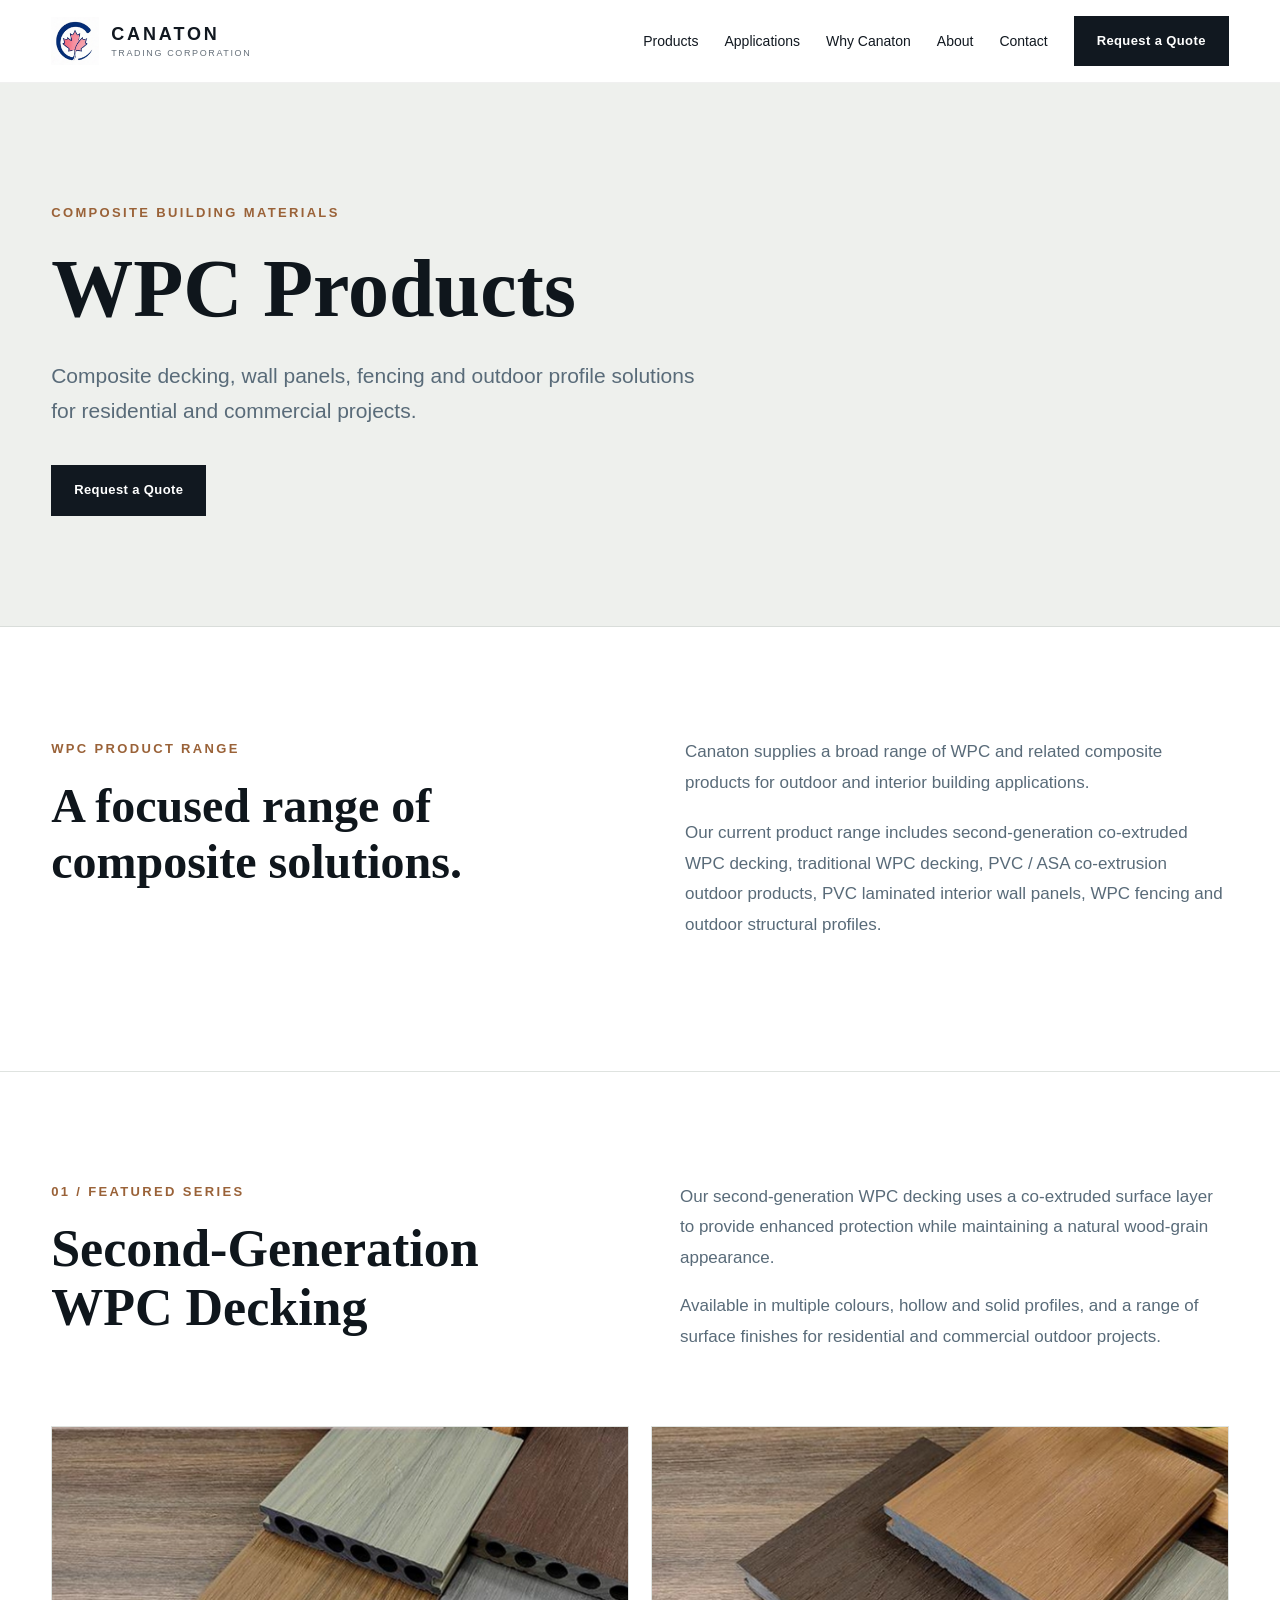
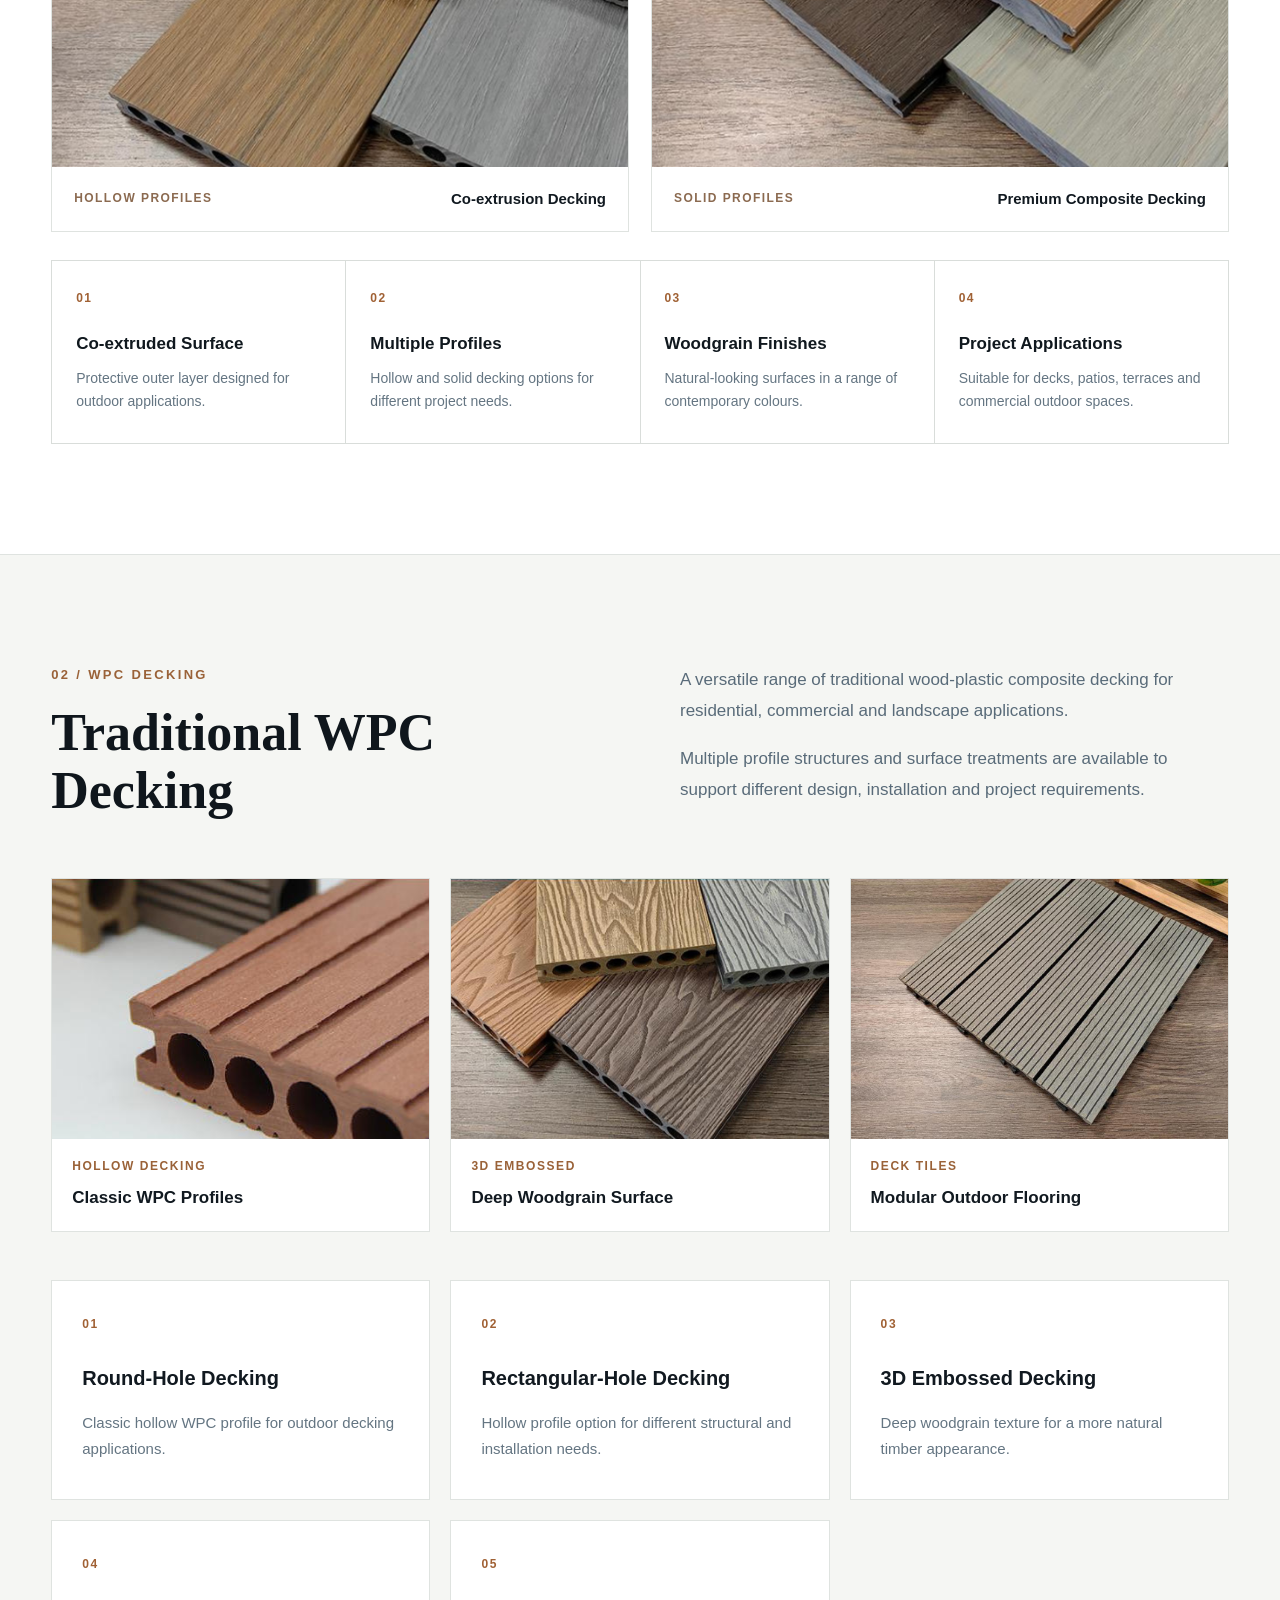
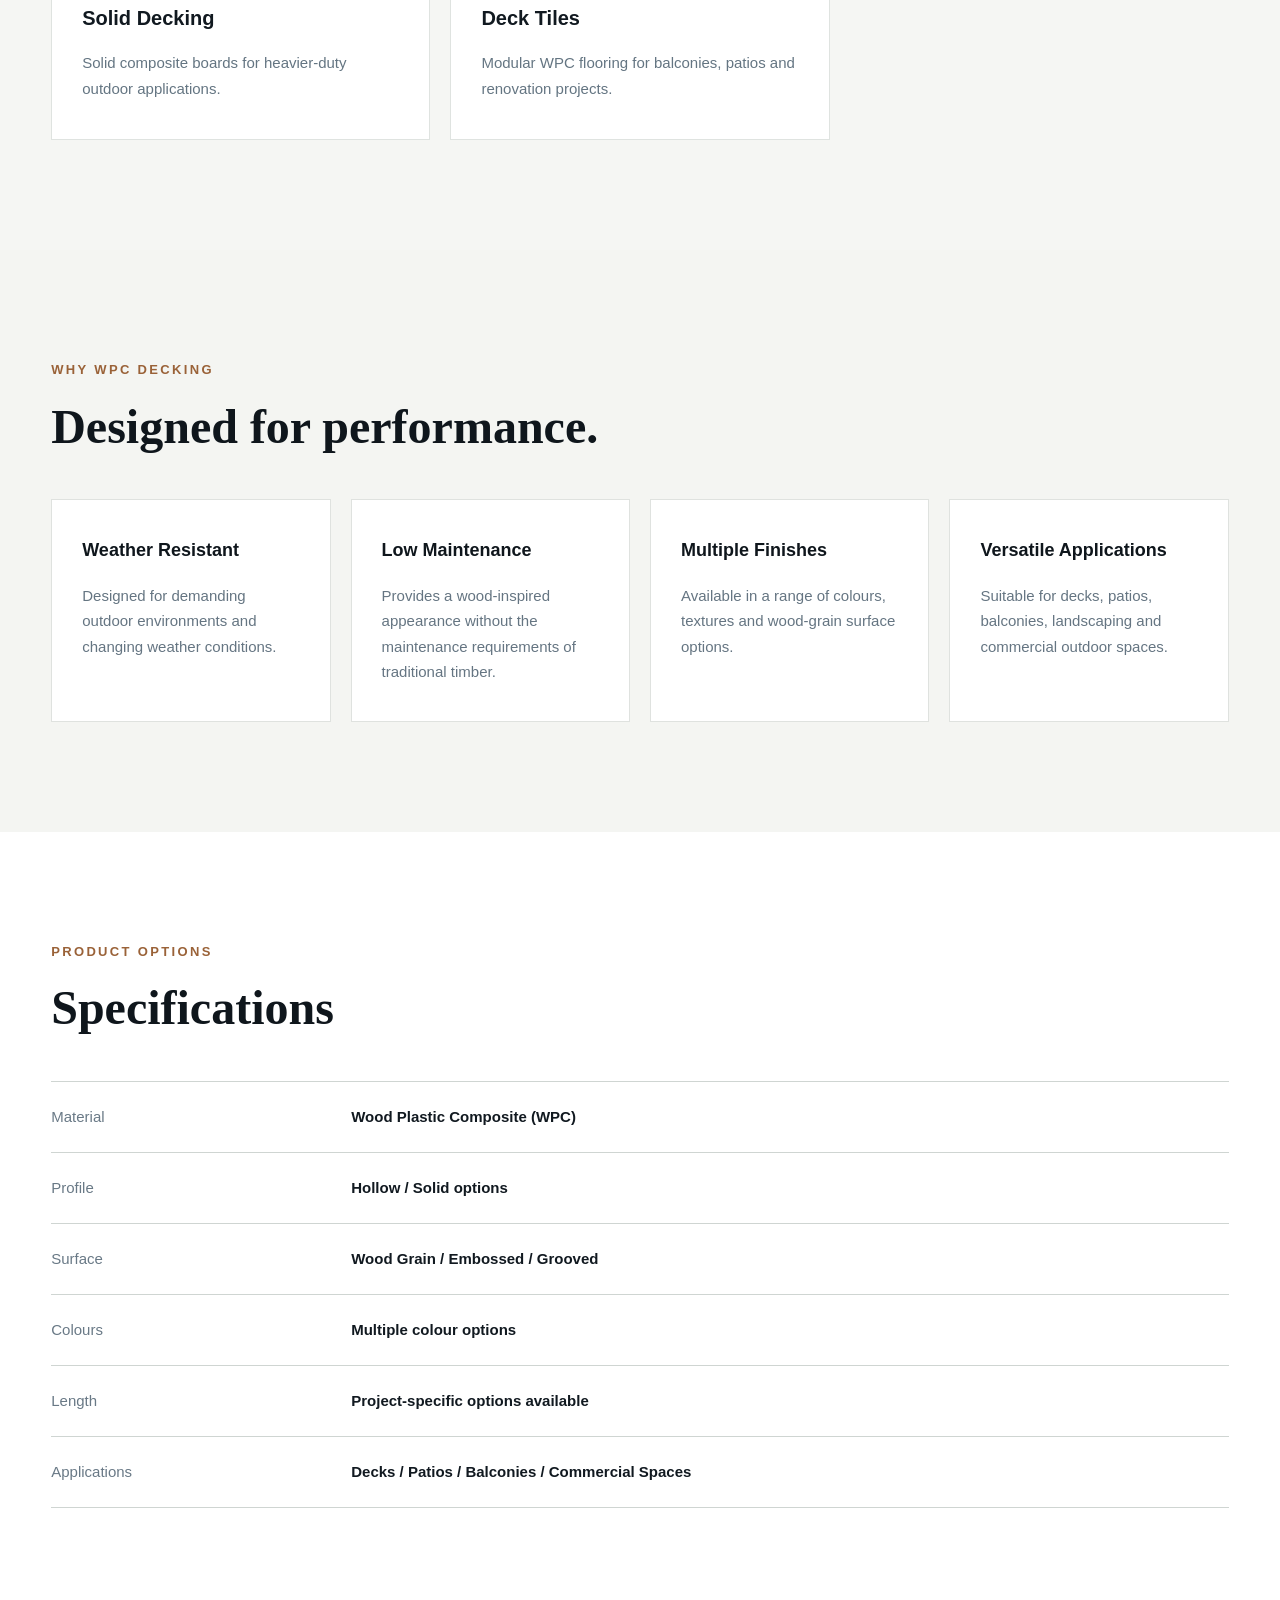
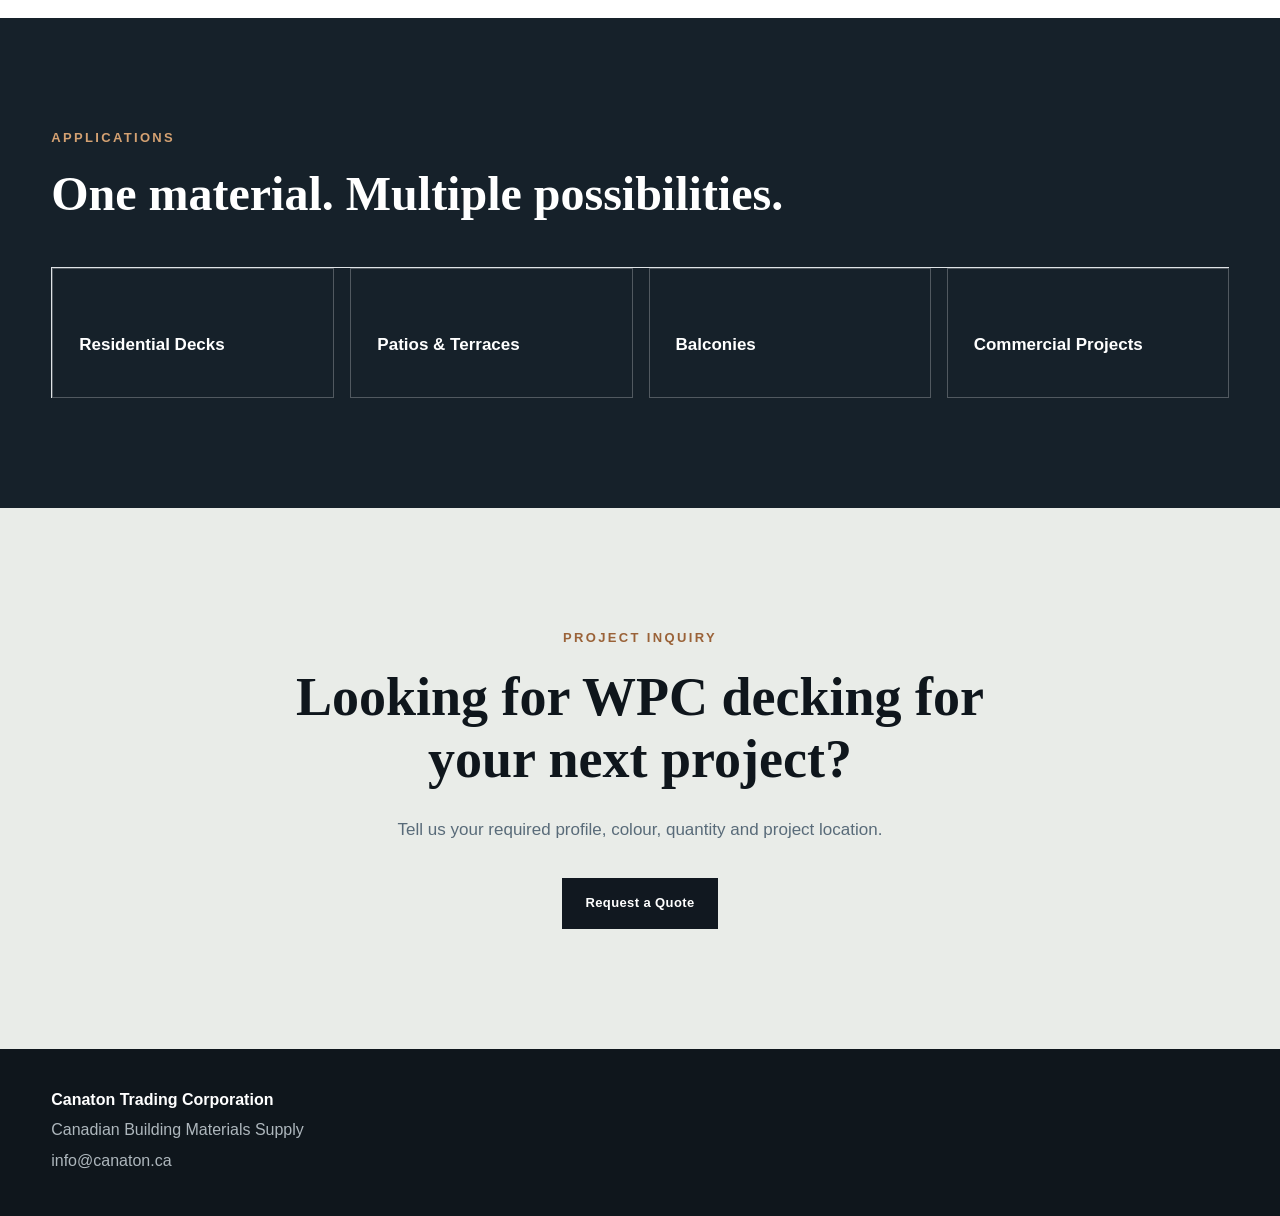
==== wpc-decking.html @ ed42038c "Update wpc-decking.html" ====
<!DOCTYPE html>
<html lang="en">
<head>
  <meta charset="UTF-8">
  <meta name="viewport" content="width=device-width, initial-scale=1.0">

  <title>WPC Decking Canada | Canaton Trading Corporation</title>

  <meta name="description"
        content="WPC composite decking supplied by Canaton Trading Corporation for residential and commercial projects in Canada.">

  <link rel="stylesheet" href="styles.css?v=2">
</head>

<body>

<!-- HEADER -->
<header class="site-header">
  <div class="container nav-wrap">

   <a class="brand" href="index.html">
  <img src="images/Canaton logo 1.png"
       alt="Canaton Trading Corporation"
       class="brand-logo">

  <span class="brand-text">
    <strong>CANATON</strong>
    <small>TRADING CORPORATION</small>
  </span>
</a>

    <nav class="site-nav">
      <a href="index.html#products">Products</a>
      <a href="index.html#applications">Applications</a>
      <a href="index.html#why">Why Canaton</a>
      <a href="index.html#about">About</a>
      <a href="index.html#contact">Contact</a>
      <a class="btn btn-dark" href="index.html#contact">
        Request a Quote
      </a>
    </nav>

  </div>
</header>


<!-- PRODUCT HERO -->
<section class="product-detail-hero">

  <div class="container">

    <p class="eyebrow">
  COMPOSITE BUILDING MATERIALS
</p>

<h1>
  WPC Products
</h1>

<p class="product-detail-intro">
  Composite decking, wall panels, fencing and outdoor profile solutions
  for residential and commercial projects.
</p>

    <a class="btn btn-dark" href="index.html#contact">
      Request a Quote
    </a>

  </div>

</section>


<!-- PRODUCT INTRODUCTION -->
<section class="product-detail-section">

  <div class="container product-detail-grid">

    <div>

      <p class="eyebrow">WPC PRODUCT RANGE</p>

      <h2>
        A focused range of composite solutions.
      </h2>

    </div>

    <div>

      <p>
        Canaton supplies a broad range of WPC and related composite
        products for outdoor and interior building applications.
      </p>

      <p>
        Our current product range includes second-generation
        co-extruded WPC decking, traditional WPC decking,
        PVC / ASA co-extrusion outdoor products, PVC laminated
        interior wall panels, WPC fencing and outdoor structural profiles.
      </p>

    </div>

  </div>

</section>

<!-- SECOND-GENERATION WPC DECKING -->
<section class="product-series-section">

  <div class="container">

    <div class="product-series-head">
      <div>
        <p class="eyebrow">01 / FEATURED SERIES</p>
        <h2>Second-Generation WPC Decking</h2>
      </div>

      <div>
        <p>
          Our second-generation WPC decking uses a co-extruded surface
          layer to provide enhanced protection while maintaining a
          natural wood-grain appearance.
        </p>

        <p>
          Available in multiple colours, hollow and solid profiles,
          and a range of surface finishes for residential and
          commercial outdoor projects.
        </p>
      </div>
    </div>


    <div class="product-series-gallery">

      <div class="product-series-image">
        <img
          src="images/wpc-2ndgen-hollow-clean.jpg"
          alt="Second-generation hollow WPC decking colour options">

        <div class="product-image-caption">
          <span>Hollow Profiles</span>
          <strong>Co-extrusion Decking</strong>
        </div>
      </div>


      <div class="product-series-image">
        <img
          src="images/wpc-2ndgen-solid-clean.jpg"
          alt="Second-generation solid WPC decking colour options">

        <div class="product-image-caption">
          <span>Solid Profiles</span>
          <strong>Premium Composite Decking</strong>
        </div>
      </div>

    </div>


    <div class="product-feature-row">

      <div>
        <span>01</span>
        <strong>Co-extruded Surface</strong>
        <p>Protective outer layer designed for outdoor applications.</p>
      </div>

      <div>
        <span>02</span>
        <strong>Multiple Profiles</strong>
        <p>Hollow and solid decking options for different project needs.</p>
      </div>

      <div>
        <span>03</span>
        <strong>Woodgrain Finishes</strong>
        <p>Natural-looking surfaces in a range of contemporary colours.</p>
      </div>

      <div>
        <span>04</span>
        <strong>Project Applications</strong>
        <p>Suitable for decks, patios, terraces and commercial outdoor spaces.</p>
      </div>

    </div>

  </div>

</section>  

<!-- TRADITIONAL WPC DECKING -->
<section class="product-series-section product-series-alt">

  <div class="container">

    <div class="product-series-head">
      <div>
        <p class="eyebrow">02 / WPC DECKING</p>

        <h2>Traditional WPC Decking</h2>
      </div>

      <div>
        <p>
          A versatile range of traditional wood-plastic composite
          decking for residential, commercial and landscape applications.
        </p>

        <p>
          Multiple profile structures and surface treatments are available
          to support different design, installation and project requirements.
        </p>
      </div>
    </div>

<div class="traditional-wpc-gallery">

  <div class="traditional-wpc-image">
    <img
      src="images/trad-wpc-hollow-decking-clean.jpg"
      alt="Traditional hollow WPC decking profiles">
    <div class="traditional-wpc-caption">
      <span>Hollow Decking</span>
      <strong>Classic WPC Profiles</strong>
    </div>
  </div>

  <div class="traditional-wpc-image">
    <img
      src="images/trad-wpc-3d-embossed-clean.jpg"
      alt="3D embossed traditional WPC decking">
    <div class="traditional-wpc-caption">
      <span>3D Embossed</span>
      <strong>Deep Woodgrain Surface</strong>
    </div>
  </div>

  <div class="traditional-wpc-image">
    <img
      src="images/trad-wpc-deck-tiles-clean.jpg"
      alt="Traditional WPC deck tiles">
    <div class="traditional-wpc-caption">
      <span>Deck Tiles</span>
      <strong>Modular Outdoor Flooring</strong>
    </div>
  </div>

</div>
<div class="wpc-type-grid">

  <div class="wpc-type-card">
    <span>01</span>
    <h3>Round-Hole Decking</h3>
    <p>Classic hollow WPC profile for outdoor decking applications.</p>
  </div>

  <div class="wpc-type-card">
    <span>02</span>
    <h3>Rectangular-Hole Decking</h3>
    <p>Hollow profile option for different structural and installation needs.</p>
  </div>

  <div class="wpc-type-card">
    <span>03</span>
    <h3>3D Embossed Decking</h3>
    <p>Deep woodgrain texture for a more natural timber appearance.</p>
  </div>

  <div class="wpc-type-card">
    <span>04</span>
    <h3>Solid Decking</h3>
    <p>Solid composite boards for heavier-duty outdoor applications.</p>
  </div>

  <div class="wpc-type-card">
    <span>05</span>
    <h3>Deck Tiles</h3>
    <p>Modular WPC flooring for balconies, patios and renovation projects.</p>
  </div>

</div>

  </div>

</section>
  
<!-- KEY BENEFITS -->
<section class="product-benefits">

  <div class="container">

    <p class="eyebrow">WHY WPC DECKING</p>

    <h2>Designed for performance.</h2>

    <div class="benefit-grid">

      <div class="benefit-card">
        <h3>Weather Resistant</h3>
        <p>
          Designed for demanding outdoor environments
          and changing weather conditions.
        </p>
      </div>

      <div class="benefit-card">
        <h3>Low Maintenance</h3>
        <p>
          Provides a wood-inspired appearance without
          the maintenance requirements of traditional timber.
        </p>
      </div>

      <div class="benefit-card">
        <h3>Multiple Finishes</h3>
        <p>
          Available in a range of colours, textures
          and wood-grain surface options.
        </p>
      </div>

      <div class="benefit-card">
        <h3>Versatile Applications</h3>
        <p>
          Suitable for decks, patios, balconies,
          landscaping and commercial outdoor spaces.
        </p>
      </div>

    </div>

  </div>

</section>


<!-- SPECIFICATIONS -->
<section class="product-detail-section">

  <div class="container">

    <p class="eyebrow">PRODUCT OPTIONS</p>

    <h2>Specifications</h2>

    <div class="spec-table">

      <div>
        <span>Material</span>
        <strong>Wood Plastic Composite (WPC)</strong>
      </div>

      <div>
        <span>Profile</span>
        <strong>Hollow / Solid options</strong>
      </div>

      <div>
        <span>Surface</span>
        <strong>Wood Grain / Embossed / Grooved</strong>
      </div>

      <div>
        <span>Colours</span>
        <strong>Multiple colour options</strong>
      </div>

      <div>
        <span>Length</span>
        <strong>Project-specific options available</strong>
      </div>

      <div>
        <span>Applications</span>
        <strong>
          Decks / Patios / Balconies / Commercial Spaces
        </strong>
      </div>

    </div>

  </div>

</section>


<!-- APPLICATIONS -->
<section class="product-applications">

  <div class="container">

    <p class="eyebrow">APPLICATIONS</p>

    <h2>
      One material. Multiple possibilities.
    </h2>

    <div class="application-grid">

      <div>
        <h3>Residential Decks</h3>
      </div>

      <div>
        <h3>Patios & Terraces</h3>
      </div>

      <div>
        <h3>Balconies</h3>
      </div>

      <div>
        <h3>Commercial Projects</h3>
      </div>

    </div>

  </div>

</section>


<!-- CTA -->
<section class="product-cta">

  <div class="container">

    <p class="eyebrow">
      PROJECT INQUIRY
    </p>

    <h2>
      Looking for WPC decking
      for your next project?
    </h2>

    <p>
      Tell us your required profile, colour,
      quantity and project location.
    </p>

    <a class="btn btn-dark" href="index.html#contact">
      Request a Quote
    </a>

  </div>

</section>


<!-- FOOTER -->
<footer>

  <div class="container">

    <strong>Canaton Trading Corporation</strong>

    <p>
      Canadian Building Materials Supply
    </p>

    <p>
      info@canaton.ca
    </p>

  </div>

</footer>


<script src="script.js"></script>

</body>
</html>
---- styles.css ----
*{box-sizing:border-box}
:root{
  --ink:#111820;
  --muted:#66707a;
  --paper:#f7f7f4;
  --line:#dfe3e6;
  --accent:#9a6b3f;
  --dark:#18232c;
}
html{scroll-behavior:smooth}
body{margin:0;font-family:Inter,Arial,sans-serif;color:var(--ink);background:#fff;line-height:1.6}
a{color:inherit;text-decoration:none}
img{max-width:100%;display:block}
.container{width:min(1180px,92%);margin:0 auto}
.site-header{position:sticky;top:0;z-index:50;background:rgba(255,255,255,.96);backdrop-filter:blur(10px);border-bottom:1px solid rgba(0,0,0,.06)}
.nav-wrap{height:82px;display:flex;align-items:center;justify-content:space-between}
.brand{display:flex;align-items:center;gap:12px}
.brand-mark{width:42px;height:42px;border:1px solid var(--ink);display:grid;place-items:center;font-family:"Playfair Display",serif;font-size:25px}
.brand-text{display:flex;flex-direction:column;line-height:1}
.brand-text strong{font-size:18px;letter-spacing:.16em}
.brand-text small{font-size:9px;letter-spacing:.18em;margin-top:6px;color:var(--muted)}
.brand-logo{height:48px;width:auto;display:block;object-fit:contain;}
.site-nav{display:flex;align-items:center;gap:26px;font-size:14px;font-weight:500}
.site-nav a:not(.btn):hover{color:var(--accent)}
.menu-toggle{display:none;border:0;background:none;font-size:25px}
.btn{display:inline-flex;align-items:center;justify-content:center;padding:14px 22px;background:var(--ink);color:#fff;border:1px solid var(--ink);font-size:13px;font-weight:600;letter-spacing:.03em;cursor:pointer}
.btn:hover{background:#27343f}
.btn-small{padding:11px 16px}
.btn-ghost{background:transparent;border-color:#fff}
.btn-ghost:hover{background:#fff;color:var(--ink)}
.hero{min-height:720px;position:relative;display:flex;align-items:center;background:
linear-gradient(90deg,rgba(10,18,24,.80) 0%,rgba(10,18,24,.58) 45%,rgba(10,18,24,.18) 100%),
url('https://images.unsplash.com/photo-1487958449943-2429e8be8625?auto=format&fit=crop&w=2000&q=88') center/cover no-repeat;color:#fff}
.hero-overlay{position:absolute;inset:0;background:linear-gradient(180deg,rgba(0,0,0,.03),rgba(0,0,0,.16))}
.hero-content{position:relative;z-index:2;max-width:780px}
.eyebrow{text-transform:uppercase;letter-spacing:.18em;font-size:12px;font-weight:700;margin:0 0 18px}
.eyebrow.dark{color:var(--accent)}
.hero h1,.section h2{font-family:"Playfair Display",Georgia,serif;line-height:1.08;margin:0}
.hero h1{font-size:clamp(50px,6.4vw,82px);max-width:780px}
.hero-lead{font-size:20px;max-width:620px;margin:24px 0 34px}
.hero-actions{display:flex;gap:12px;flex-wrap:wrap}
.section{padding:100px 0}
.section-alt{background:var(--paper)}
.section-dark{background:var(--dark);color:#fff}
.split{display:grid;grid-template-columns:1fr 1fr;gap:70px;align-items:start}
.section h2{font-size:clamp(38px,5vw,58px)}
.section p{color:var(--muted)}
.section-dark p,.light p{color:#c4ccd2}
.section-head{margin-bottom:48px;max-width:800px}
.section-head.narrow{max-width:700px}
.cards{display:grid;gap:20px}
.products-grid{grid-template-columns:repeat(3,1fr)}
.card{background:#fff;border:1px solid var(--line);overflow:hidden}
.card-media{height:220px;background-size:cover;background-position:center}
.media-wpc{background-image:url('https://images.unsplash.com/photo-1600566753190-17f0baa2a6c3?auto=format&fit=crop&w=900&q=80')}
.media-flex {background-image: url("images/flexible-stone.jfif");}
.media-panels{background-image:url("images/wall-ceiling-panels.jfif");}
.media-cladding{background-image:url('https://images.unsplash.com/photo-1487958449943-2429e8be8625?auto=format&fit=crop&w=900&q=80')}
.media-pvc{background-image:url("images/pvc-decorative.jfif");}
.media-flooring{background-image:url("images/architectural-profiles.jfif");}
.card-body{padding:24px}
.card-body h3{margin:0 0 8px;font-size:19px}
.card-body p{margin:0;font-size:14px}
.application-grid{display:grid;grid-template-columns:repeat(4,1fr);border-top:1px solid var(--line);border-left:1px solid var(--line)}
.application-item{padding:30px;border-right:1px solid var(--line);border-bottom:1px solid var(--line)}
.application-item span{font-size:12px;color:var(--accent);font-weight:700}
.application-item h3{margin:28px 0 8px}
.why-grid{display:grid;grid-template-columns:repeat(4,1fr);gap:36px;margin-top:50px}
.why-grid h3{font-size:20px;margin:0 0 12px}
.contact-section{background:#f1f2ef}
.contact-grid{display:grid;grid-template-columns:1fr 1fr;gap:70px}
.contact-details{margin-top:30px}
.quote-form{background:#fff;padding:34px;border:1px solid var(--line)}
.quote-form label{display:block;font-size:13px;font-weight:600;margin-bottom:18px}
.quote-form input,.quote-form textarea{width:100%;margin-top:7px;padding:12px 13px;border:1px solid #cfd5d9;font:inherit}
.quote-form small{display:block;color:var(--muted);margin-top:12px}
.site-footer{background:#0f161c;color:#fff;padding:28px 0}
.footer-wrap{display:flex;justify-content:space-between;gap:20px;align-items:center;font-size:13px}
.footer-wrap div{display:flex;gap:10px;align-items:baseline}
.footer-wrap strong{letter-spacing:.12em}
.footer-wrap span,.footer-wrap p{color:#aeb7bd}
@media(max-width:900px){
  .site-nav{display:none;position:absolute;top:82px;left:0;right:0;background:#fff;padding:24px;flex-direction:column;align-items:flex-start;border-bottom:1px solid var(--line)}
  .site-nav.open{display:flex}
  .menu-toggle{display:block}
  .split,.contact-grid{grid-template-columns:1fr;gap:36px}
  .products-grid{grid-template-columns:repeat(2,1fr)}
  .application-grid,.why-grid{grid-template-columns:repeat(2,1fr)}
  .hero{min-height:600px}
}
@media(max-width:620px){
  .section{padding:72px 0}
  .products-grid,.application-grid,.why-grid{grid-template-columns:1fr}
  .hero h1{font-size:48px}
  .hero-lead{font-size:17px}
  .footer-wrap{flex-direction:column;align-items:flex-start}
}

/* ========================================
   WPC DECKING PRODUCT PAGE
   ======================================== */

/* Product Hero */
.product-detail-hero{
  background:#eef0ed;
  padding:120px 0 110px;
  border-bottom:1px solid #d9ddda;
}

.product-detail-hero .eyebrow{
  color:#9a6238;
  font-size:13px;
  font-weight:700;
  letter-spacing:.18em;
  margin-bottom:24px;
}

.product-detail-hero h1{
  font-family:"Playfair Display",Georgia,serif;
  font-size:82px;
  line-height:1;
  margin:0 0 28px;
  color:#0f161c;
}

.product-detail-intro{
  max-width:650px;
  font-size:21px;
  line-height:1.7;
  color:#596b79;
  margin-bottom:36px;
}


/* General Product Sections */
.product-detail-section{
  padding:110px 0;
}

.product-detail-section .eyebrow,
.product-benefits .eyebrow,
.product-applications .eyebrow,
.product-cta .eyebrow{
  color:#9a6238;
  font-size:13px;
  font-weight:700;
  letter-spacing:.18em;
  margin-bottom:18px;
}

.product-detail-section h2,
.product-benefits h2,
.product-applications h2,
.product-cta h2{
  font-family:"Playfair Display",Georgia,serif;
  font-size:48px;
  line-height:1.15;
  margin:0 0 35px;
  color:#0f161c;
}

.product-detail-grid{
  display:grid;
  grid-template-columns:1fr 1fr;
  gap:90px;
  align-items:start;
}

.product-detail-grid p{
  font-size:17px;
  line-height:1.8;
  color:#596b79;
  margin-top:0;
  margin-bottom:20px;
}


/* Benefits */
.product-benefits{
  background:#f4f5f2;
  padding:110px 0;
}

.benefit-grid{
  display:grid;
  grid-template-columns:repeat(4,1fr);
  gap:20px;
  margin-top:45px;
}

.benefit-card{
  background:#fff;
  border:1px solid #dfe2df;
  padding:36px 30px;
  min-height:210px;
}

.benefit-card h3{
  font-size:18px;
  margin:0 0 18px;
  color:#0f161c;
}

.benefit-card p{
  font-size:15px;
  line-height:1.7;
  color:#657582;
  margin:0;
}


/* Specifications */
.spec-table{
  border-top:1px solid #cfd5d2;
  margin-top:45px;
}

.spec-table > div{
  display:grid;
  grid-template-columns:260px 1fr;
  gap:40px;
  padding:23px 0;
  border-bottom:1px solid #cfd5d2;
}

.spec-table span{
  color:#697986;
  font-size:15px;
}

.spec-table strong{
  color:#111920;
  font-size:15px;
  font-weight:600;
}


/* Applications */
.product-applications{
  background:#16212a;
  color:#fff;
  padding:110px 0;
}

.product-applications .eyebrow{
  color:#d4a172;
}

.product-applications h2{
  color:#fff;
}

.product-applications .application-grid{
  display:grid;
  grid-template-columns:repeat(4,1fr);
  gap:16px;
  margin-top:45px;
}

.product-applications .application-grid > div{
  border:1px solid rgba(255,255,255,.25);
  padding:38px 26px;
  min-height:130px;
  display:flex;
  align-items:flex-end;
}

.product-applications .application-grid h3{
  font-size:17px;
  margin:0;
  color:#fff;
}


/* Quote CTA */
.product-cta{
  padding:120px 0;
  text-align:center;
  background:#e9ece8;
}

.product-cta h2{
  max-width:720px;
  margin:0 auto 25px;
  font-size:54px;
}

.product-cta p{
  max-width:600px;
  margin:0 auto 35px;
  color:#596b79;
  font-size:17px;
}


/* Product Page Footer */
.product-cta + footer{
  background:#0f161c;
  color:#fff;
  padding:38px 0;
}

.product-cta + footer p{
  color:#aeb7bd;
  margin:5px 0;
}


/* Tablet */
@media(max-width:900px){

  .product-detail-hero{
    padding:90px 0 80px;
  }

  .product-detail-hero h1{
    font-size:62px;
  }

  .product-detail-grid{
    grid-template-columns:1fr;
    gap:30px;
  }

  .benefit-grid{
    grid-template-columns:repeat(2,1fr);
  }

  .product-applications .application-grid{
    grid-template-columns:repeat(2,1fr);
  }

}


/* Mobile */
@media(max-width:620px){

  .product-detail-hero{
    padding:70px 0 65px;
  }

  .product-detail-hero h1{
    font-size:48px;
  }

  .product-detail-intro{
    font-size:17px;
  }

  .product-detail-section,
  .product-benefits,
  .product-applications,
  .product-cta{
    padding:75px 0;
  }

  .product-detail-section h2,
  .product-benefits h2,
  .product-applications h2,
  .product-cta h2{
    font-size:38px;
  }

  .benefit-grid,
  .product-applications .application-grid{
    grid-template-columns:1fr;
  }

  .spec-table > div{
    grid-template-columns:1fr;
    gap:7px;
  }

}
/* ========================================
   SECOND-GENERATION WPC PRODUCT SERIES
   ======================================== */

.product-series-section{
  padding:110px 0;
  background:#fff;
  border-top:1px solid #dfe3e0;
}

.product-series-head{
  display:grid;
  grid-template-columns:1fr 1fr;
  gap:80px;
  align-items:start;
  margin-bottom:55px;
}

.product-series-head .eyebrow{
  color:#9a6238;
  font-size:13px;
  font-weight:700;
  letter-spacing:.18em;
  margin-bottom:18px;
}

.product-series-head h2{
  font-family:"Playfair Display",Georgia,serif;
  font-size:52px;
  line-height:1.12;
  margin:0;
  color:#0f161c;
}

.product-series-head > div:last-child p{
  font-size:17px;
  line-height:1.8;
  color:#596b79;
  margin:0 0 18px;
}

.product-series-gallery{
  display:grid;
  grid-template-columns:1fr 1fr;
  gap:22px;
}

.product-series-image{
  border:1px solid #dfe3e0;
  background:#f6f7f4;
  overflow:hidden;
}

.product-series-image img{
  width:100%;
  height:340px;
  object-fit:cover;
  display:block;
}

.product-image-caption{
  display:flex;
  justify-content:space-between;
  align-items:center;
  gap:20px;
  padding:20px 22px;
  background:#fff;
}

.product-image-caption span{
  color:#8b6a50;
  font-size:12px;
  font-weight:700;
  letter-spacing:.12em;
  text-transform:uppercase;
}

.product-image-caption strong{
  color:#111920;
  font-size:15px;
}

.product-feature-row{
  display:grid;
  grid-template-columns:repeat(4,1fr);
  margin-top:28px;
  border-top:1px solid #d9ddda;
  border-left:1px solid #d9ddda;
}

.product-feature-row > div{
  padding:28px 24px 30px;
  border-right:1px solid #d9ddda;
  border-bottom:1px solid #d9ddda;
}

.product-feature-row span{
  display:block;
  color:#a06134;
  font-size:12px;
  font-weight:700;
  letter-spacing:.12em;
  margin-bottom:22px;
}

.product-feature-row strong{
  display:block;
  color:#10181e;
  font-size:17px;
  margin-bottom:10px;
}

.product-feature-row p{
  margin:0;
  color:#647582;
  font-size:14px;
  line-height:1.65;
}


/* Tablet */
@media(max-width:900px){

  .product-series-head{
    grid-template-columns:1fr;
    gap:28px;
  }

  .product-series-gallery{
    grid-template-columns:1fr;
  }

  .product-feature-row{
    grid-template-columns:repeat(2,1fr);
  }

}


/* Mobile */
@media(max-width:620px){

  .product-series-section{
    padding:75px 0;
  }

  .product-series-head h2{
    font-size:39px;
  }

  .product-series-image img{
    height:260px;
  }

  .product-image-caption{
    flex-direction:column;
    align-items:flex-start;
  }

  .product-feature-row{
    grid-template-columns:1fr;
  }

}
/* ========================================
   TRADITIONAL WPC DECKING
   ======================================== */

.product-series-alt{
  background:#f5f6f3;
}

.wpc-type-grid{
  display:grid;
  grid-template-columns:repeat(3,1fr);
  gap:20px;
  margin-top:48px;
}

.wpc-type-card{
  background:#fff;
  border:1px solid #dfe3e0;
  padding:34px 30px;
  min-height:220px;
}

.wpc-type-card span{
  display:block;
  color:#a06134;
  font-size:12px;
  font-weight:700;
  letter-spacing:.14em;
  margin-bottom:28px;
}

.wpc-type-card h3{
  margin:0 0 16px;
  font-size:20px;
  color:#111920;
}

.wpc-type-card p{
  margin:0;
  font-size:15px;
  line-height:1.7;
  color:#647582;
}

/* make the last two cards fill the second row cleanly */
.wpc-type-card:nth-child(4){
  grid-column:1 / 2;
}

.wpc-type-card:nth-child(5){
  grid-column:2 / 3;
}


/* Tablet */
@media(max-width:900px){

  .wpc-type-grid{
    grid-template-columns:repeat(2,1fr);
  }

  .wpc-type-card:nth-child(4),
  .wpc-type-card:nth-child(5){
    grid-column:auto;
  }

}


/* Mobile */
@media(max-width:620px){

  .wpc-type-grid{
    grid-template-columns:1fr;
  }

}
/* ========================================
   TRADITIONAL WPC IMAGE GALLERY
   ======================================== */

.traditional-wpc-gallery{
  display:grid;
  grid-template-columns:repeat(3,1fr);
  gap:20px;
  margin:45px 0 40px;
}

.traditional-wpc-image{
  background:#fff;
  border:1px solid #dfe3e0;
  overflow:hidden;
}

.traditional-wpc-image img{
  width:100%;
  height:260px;
  object-fit:cover;
  display:block;
}

.traditional-wpc-caption{
  padding:18px 20px 20px;
}

.traditional-wpc-caption span{
  display:block;
  color:#9a6238;
  font-size:12px;
  font-weight:700;
  letter-spacing:.13em;
  text-transform:uppercase;
  margin-bottom:7px;
}

.traditional-wpc-caption strong{
  display:block;
  color:#111920;
  font-size:17px;
}


/* Tablet */
@media(max-width:900px){
  .traditional-wpc-gallery{
    grid-template-columns:repeat(2,1fr);
  }
}


/* Mobile */
@media(max-width:620px){
  .traditional-wpc-gallery{
    grid-template-columns:1fr;
  }

  .traditional-wpc-image img{
    height:230px;
  }
}
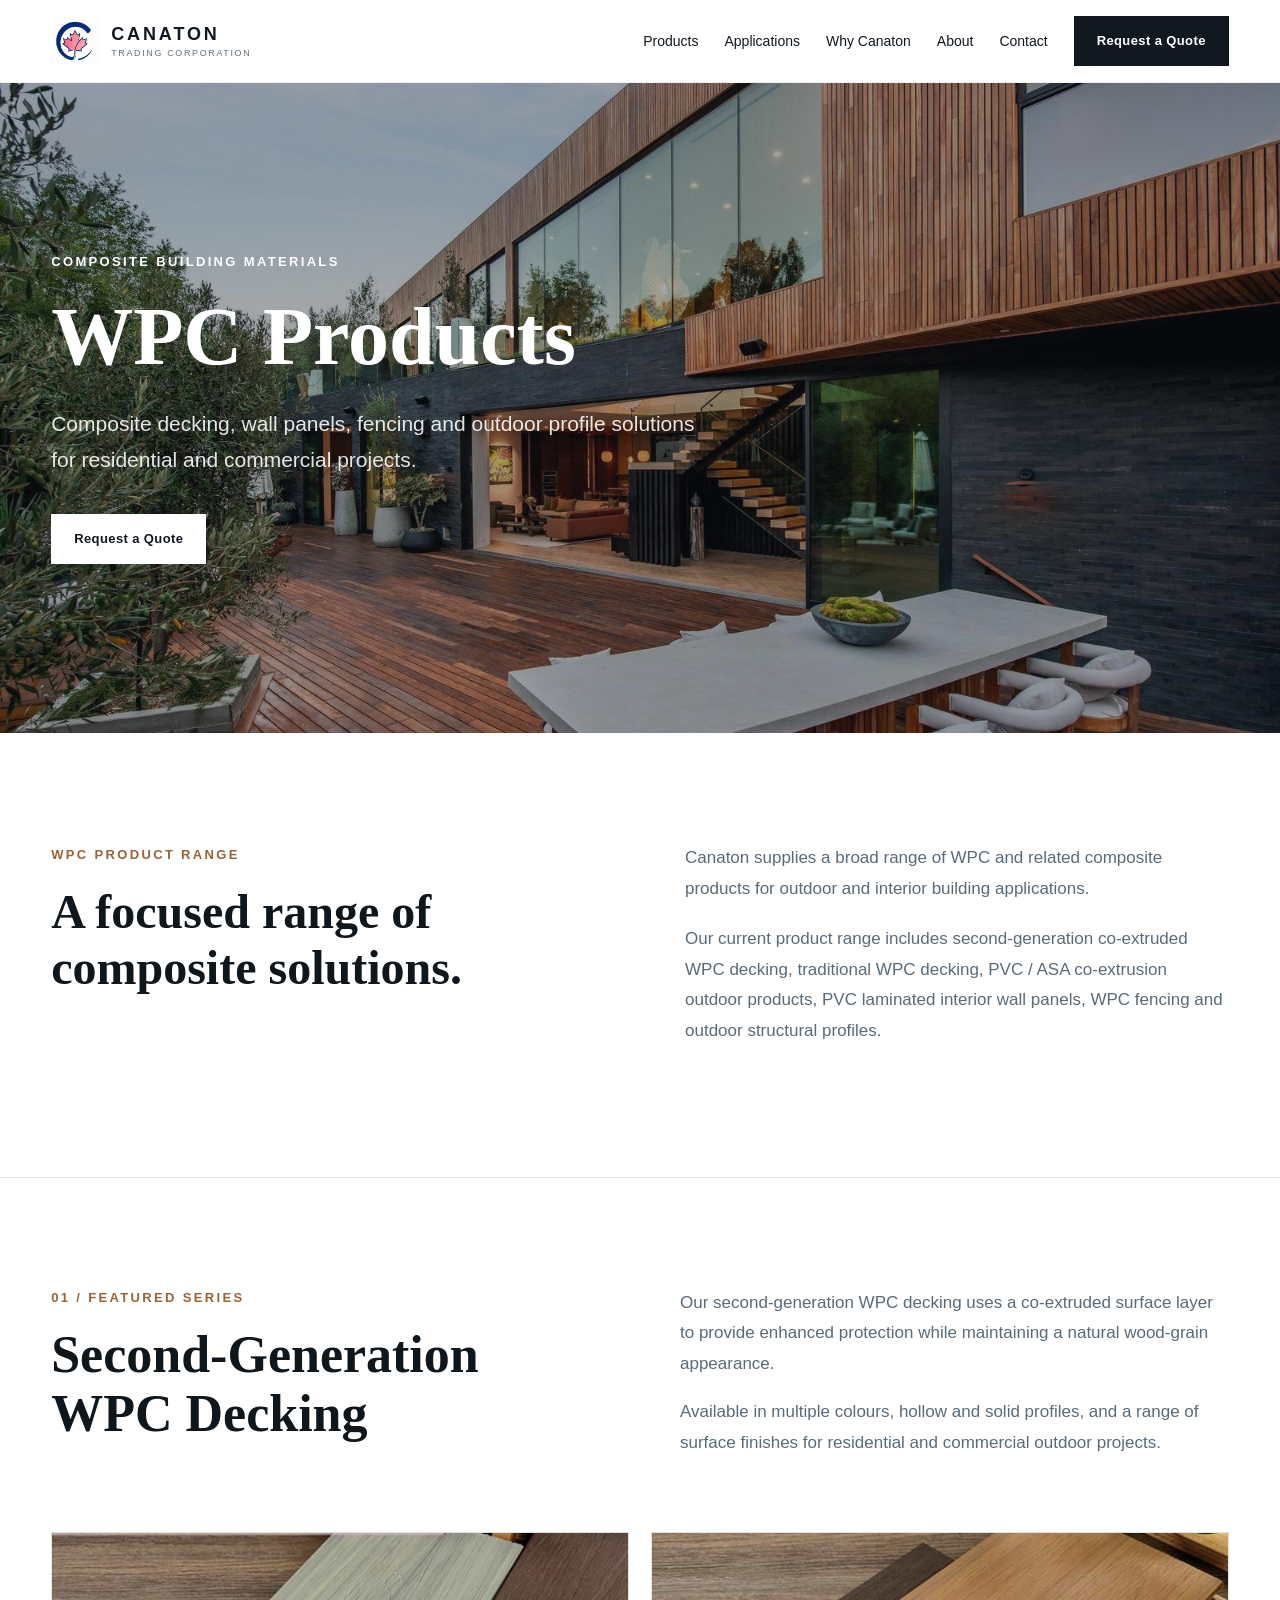
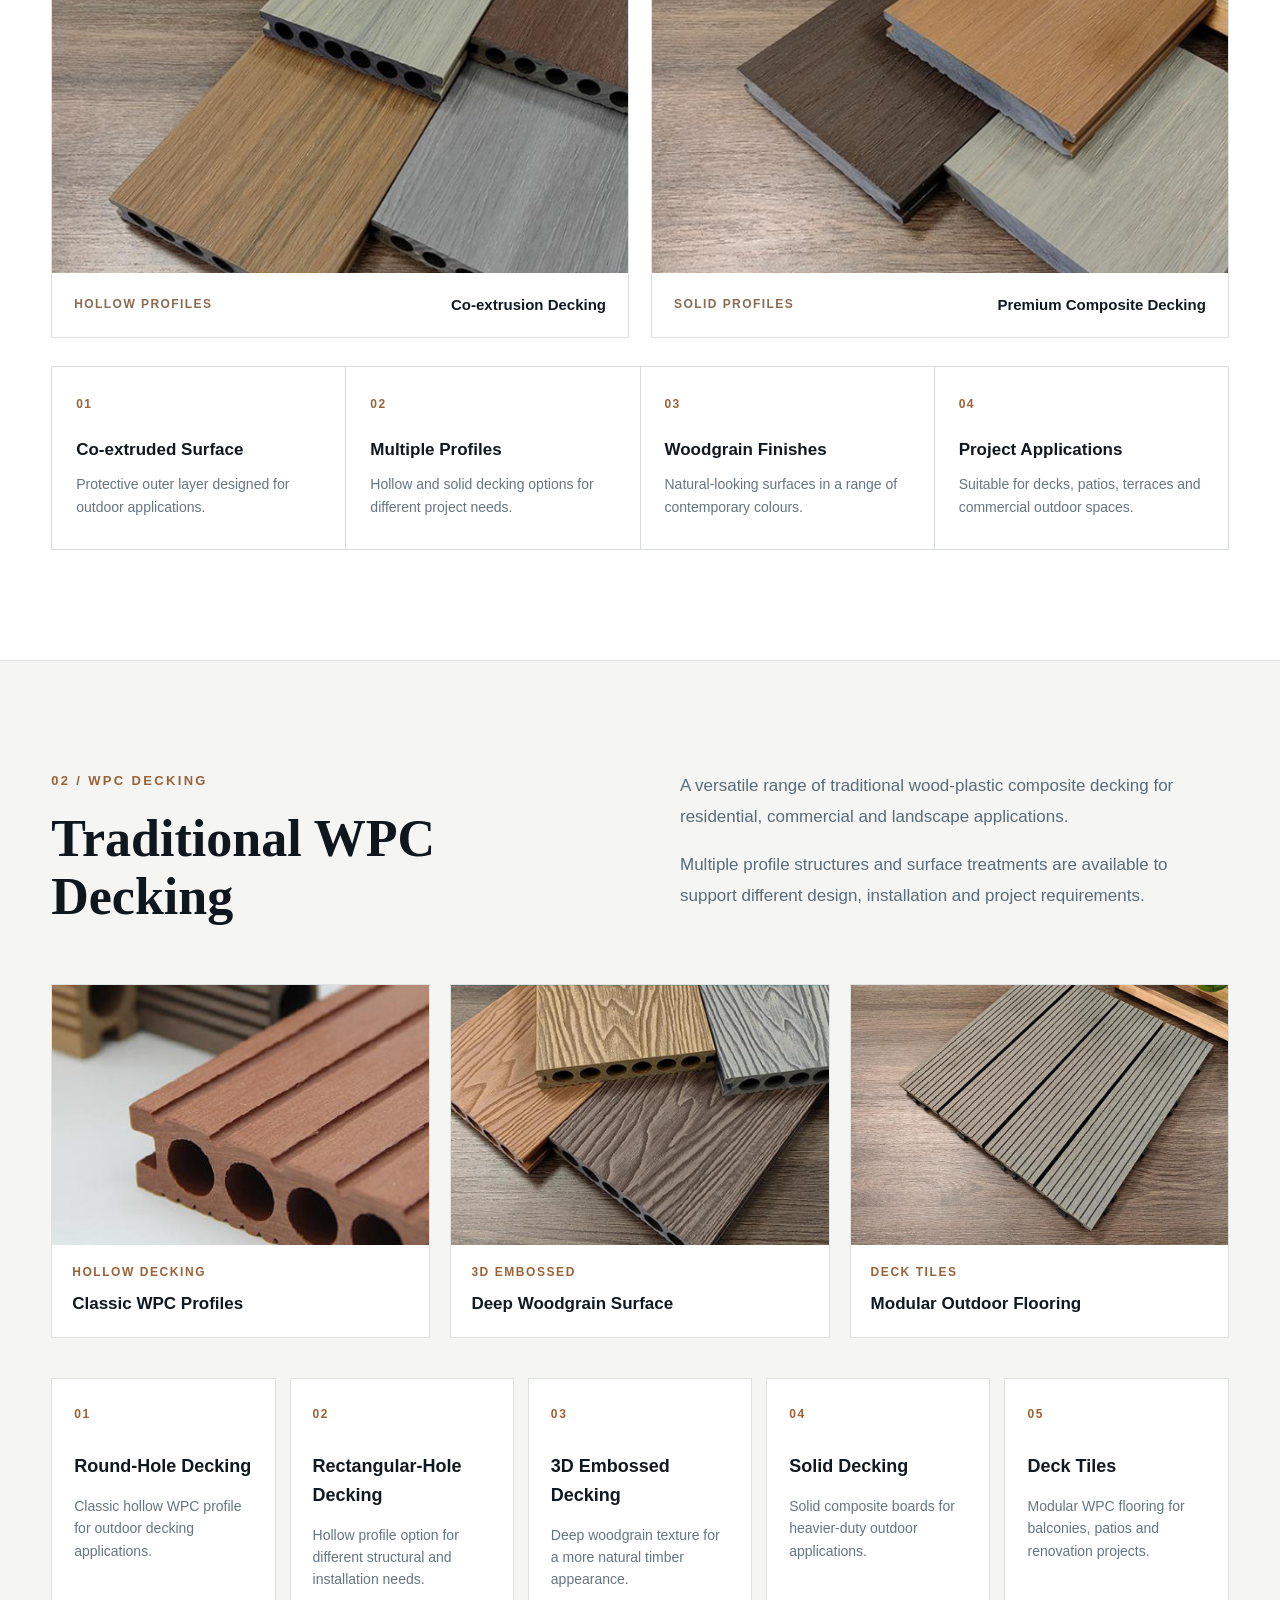
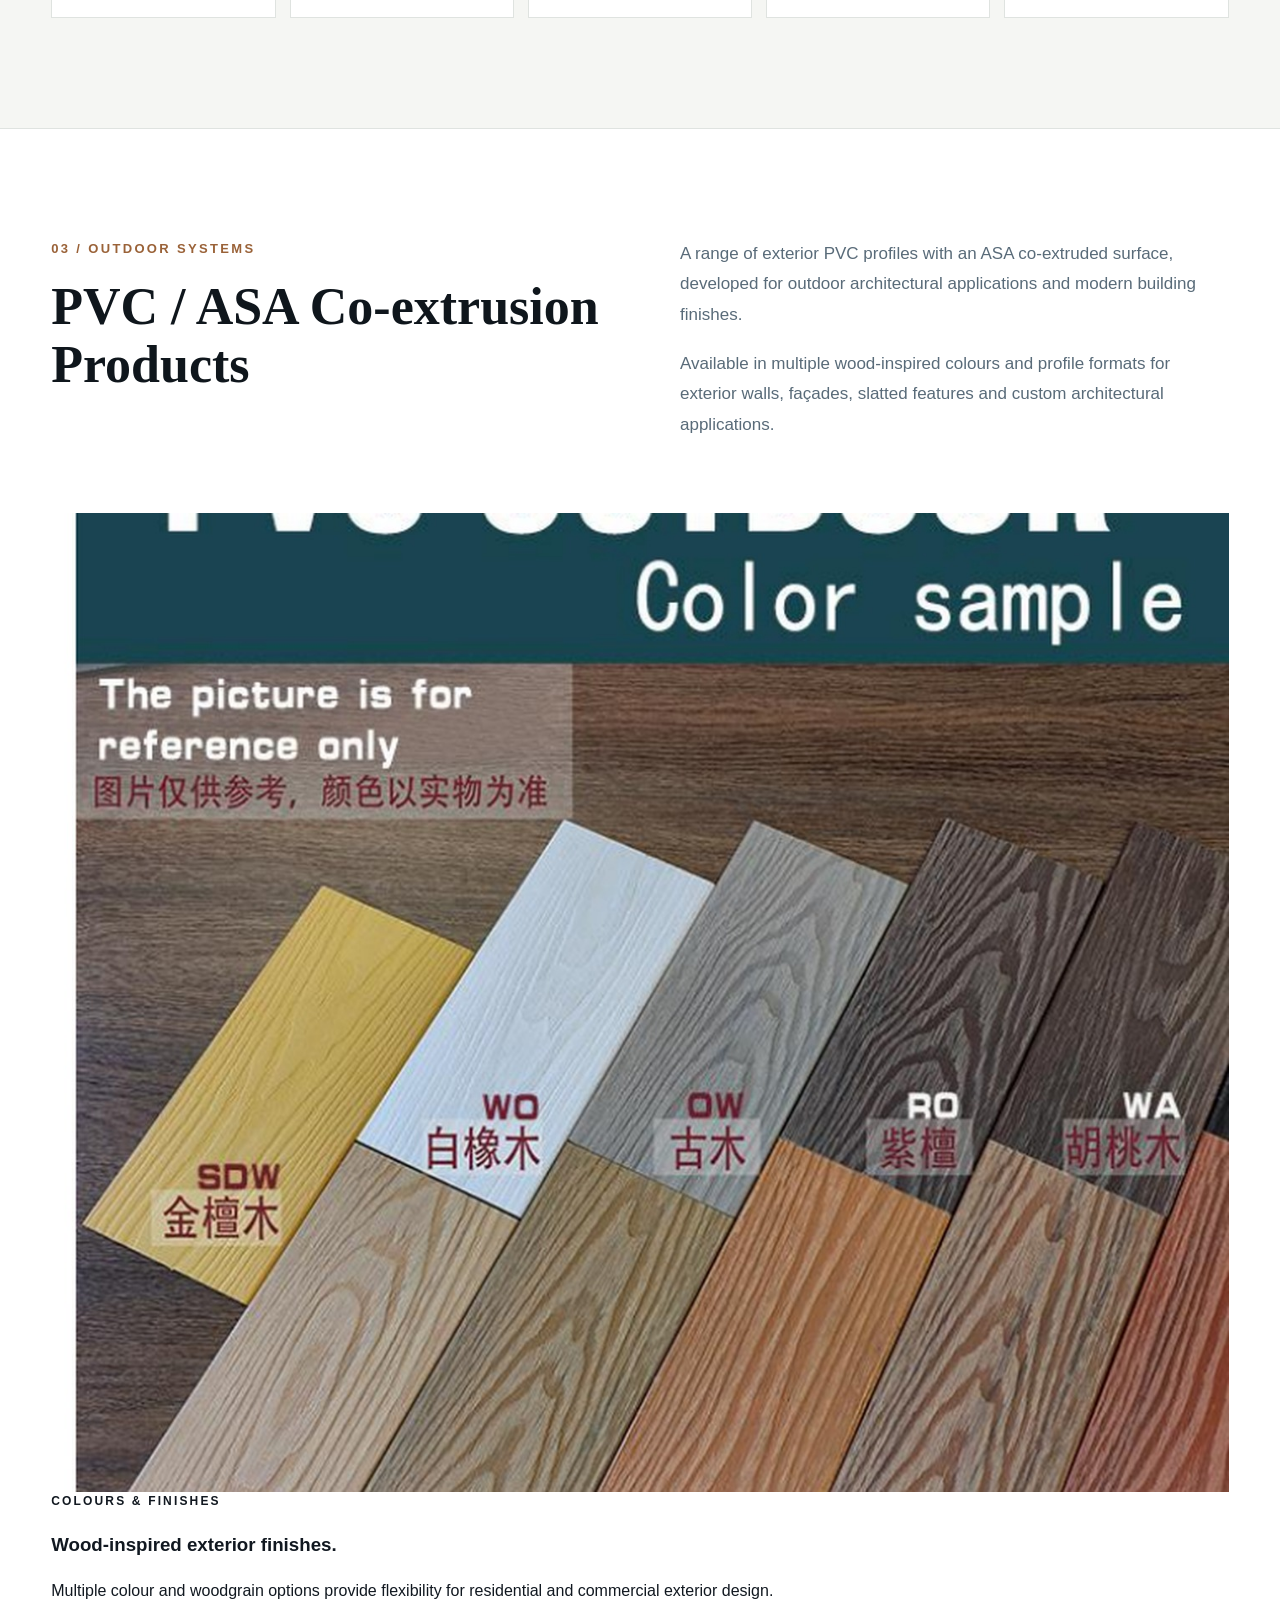
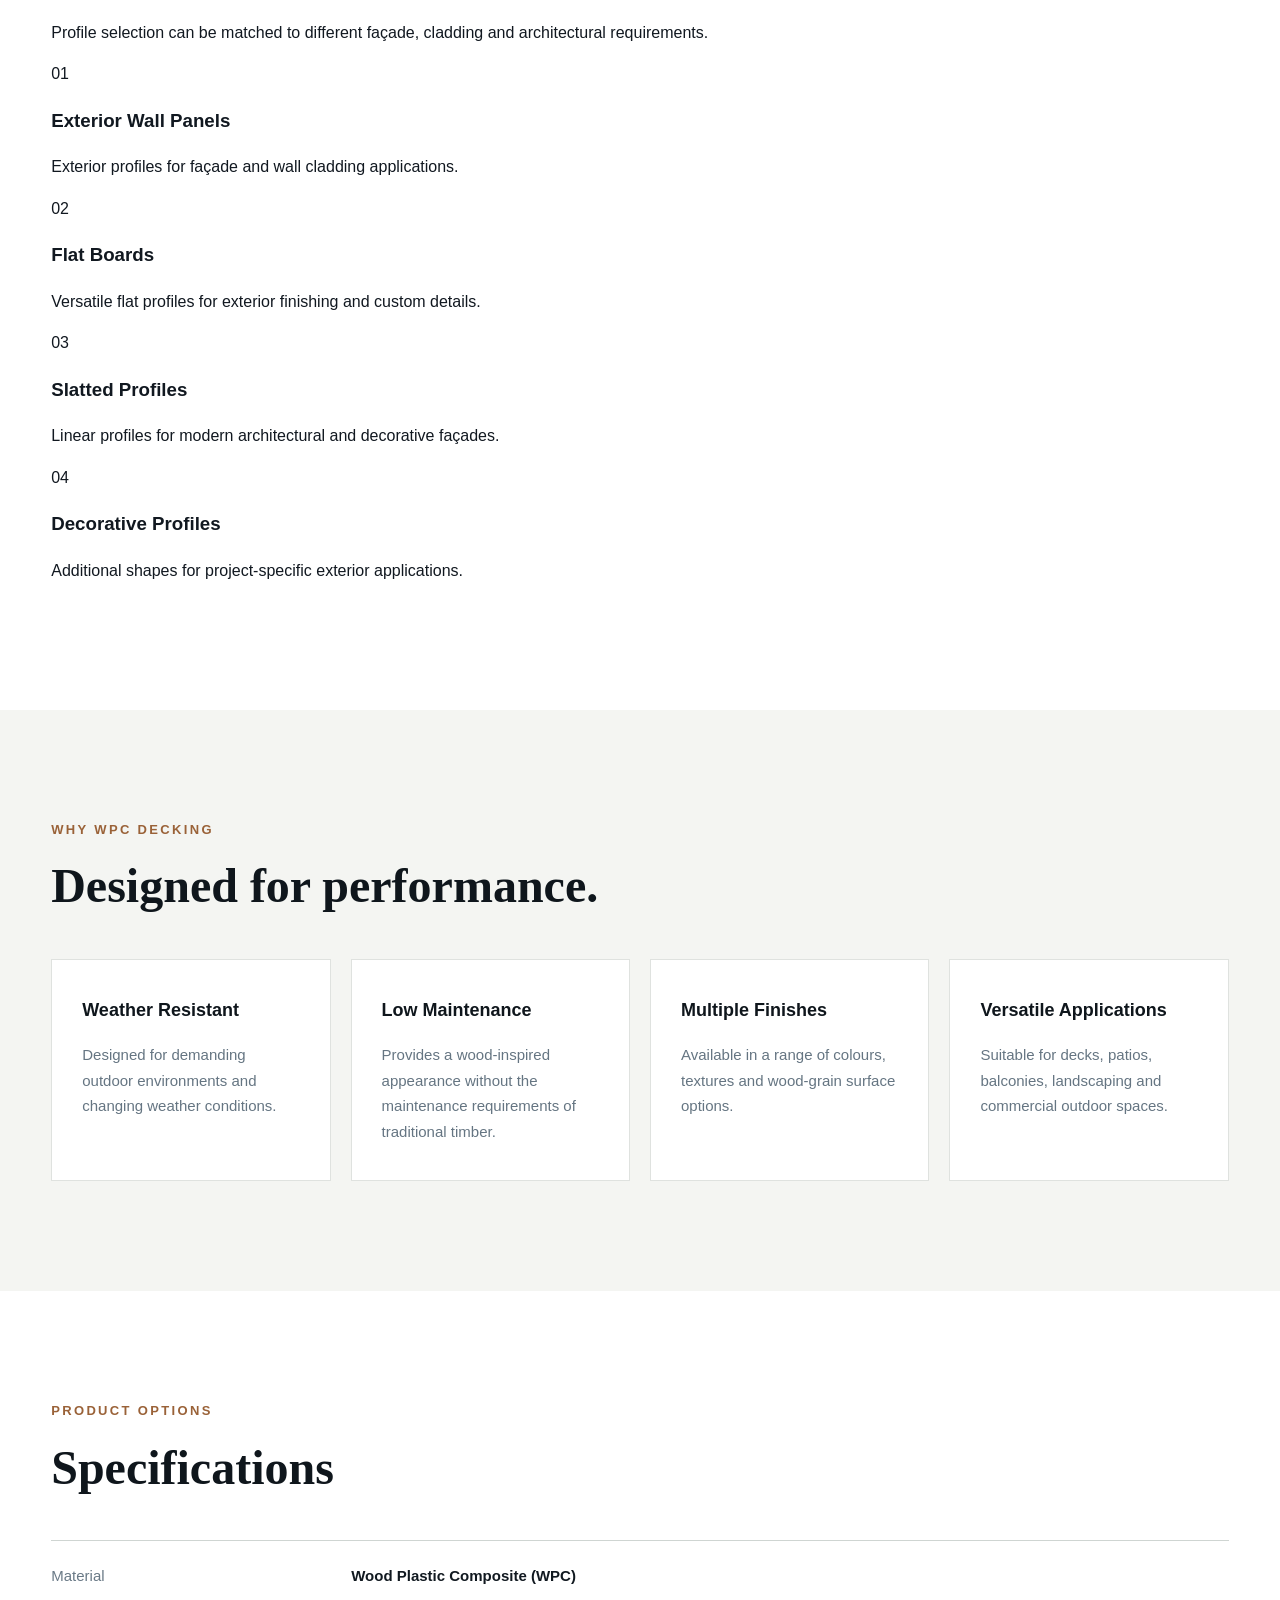
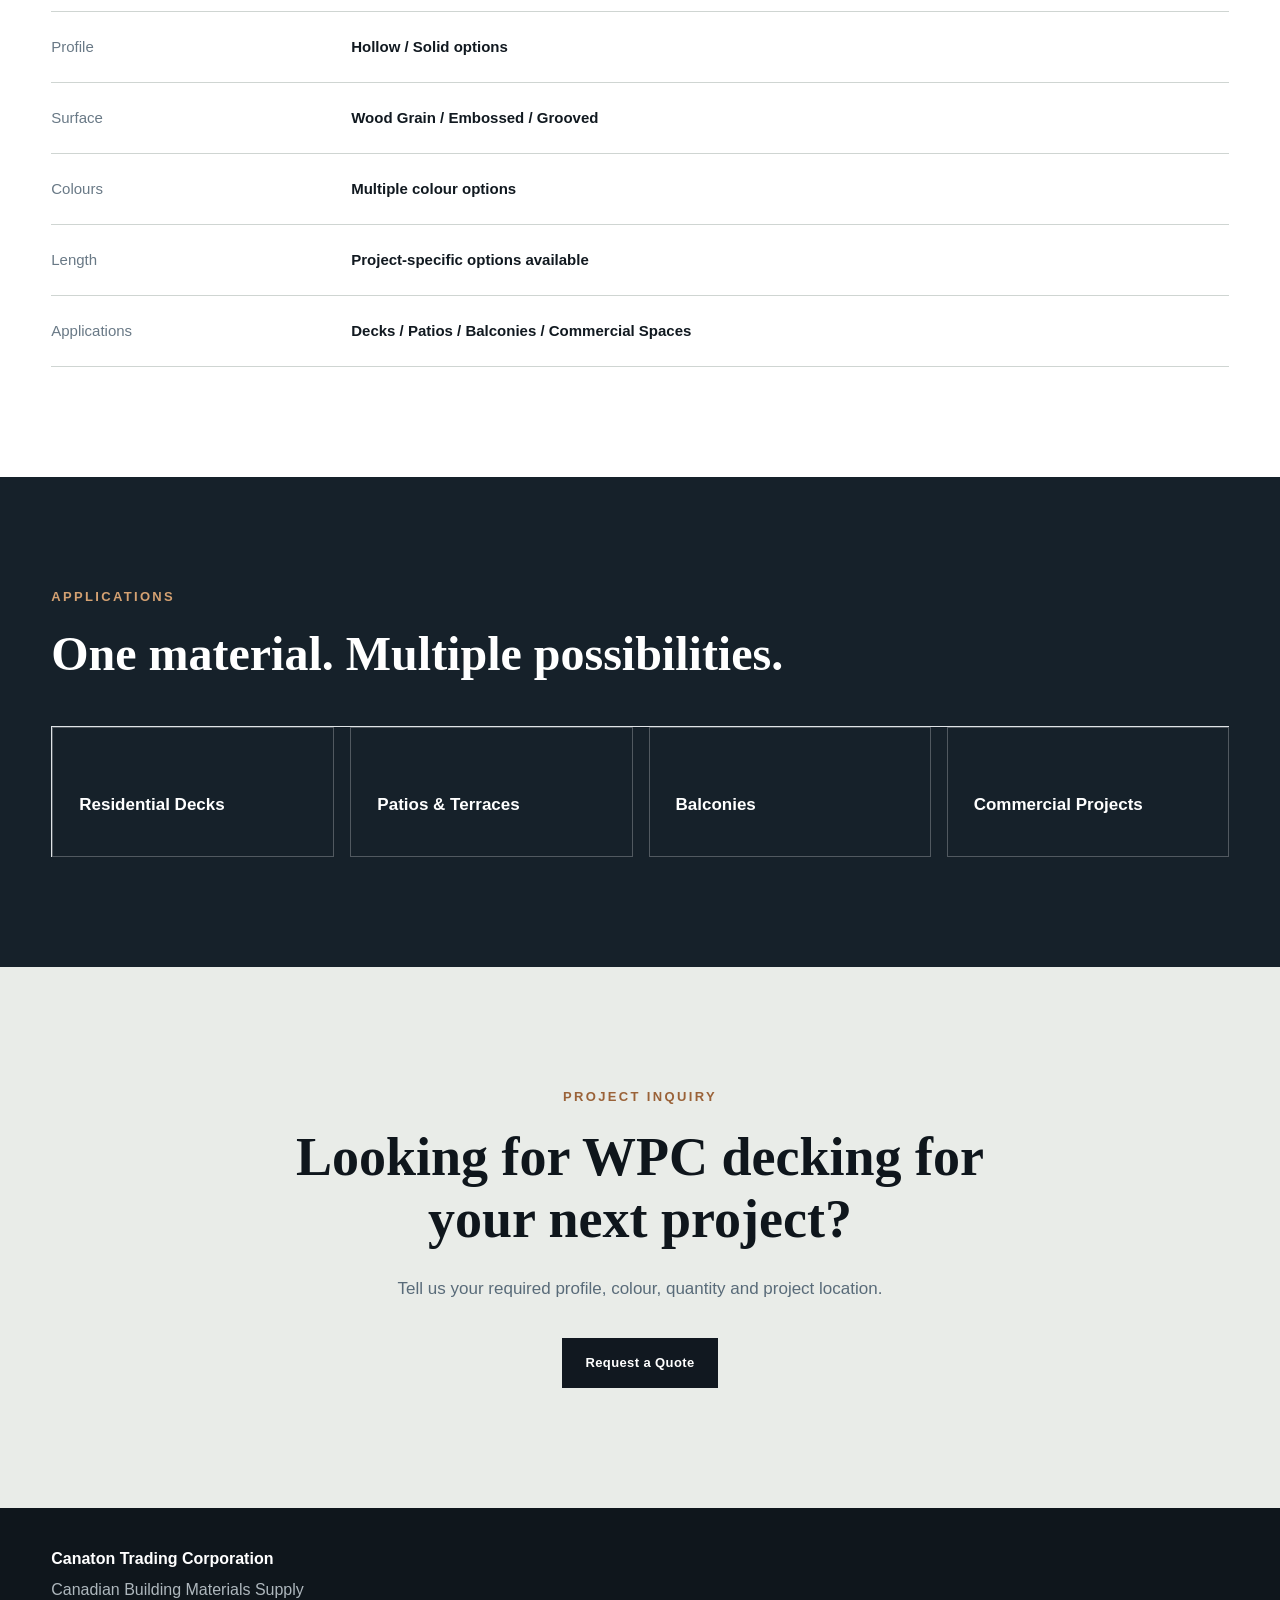
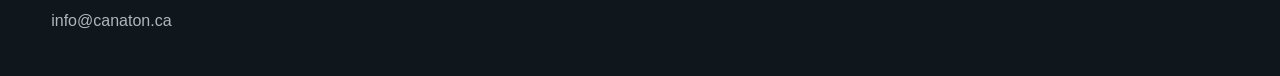
==== commit 1bddd9a5: "Add PVC ASA outdoor products section" ====
--- a/wpc-decking.html
+++ b/wpc-decking.html
@@ -283,7 +283,96 @@
     <p>Modular WPC flooring for balconies, patios and renovation projects.</p>
   </div>
 
-</div>
+  </div>
+
+</section>
+
+<!-- PVC / ASA CO-EXTRUSION OUTDOOR PRODUCTS -->
+<section class="product-series-section pvc-asa-section">
+
+  <div class="container">
+
+    <div class="product-series-head">
+
+      <div>
+        <p class="eyebrow">03 / OUTDOOR SYSTEMS</p>
+
+        <h2>PVC / ASA Co-extrusion Products</h2>
+      </div>
+
+      <div>
+        <p>
+          A range of exterior PVC profiles with an ASA co-extruded surface,
+          developed for outdoor architectural applications and modern
+          building finishes.
+        </p>
+
+        <p>
+          Available in multiple wood-inspired colours and profile formats
+          for exterior walls, façades, slatted features and custom
+          architectural applications.
+        </p>
+      </div>
+
+    </div>
+
+
+    <div class="pvc-asa-feature">
+
+      <div class="pvc-asa-image">
+        <img
+          src="images/pvc-asa-colors.jpg"
+          alt="PVC ASA co-extrusion colours and woodgrain finishes">
+      </div>
+
+      <div class="pvc-asa-copy">
+
+        <p class="eyebrow">COLOURS & FINISHES</p>
+
+        <h3>Wood-inspired exterior finishes.</h3>
+
+        <p>
+          Multiple colour and woodgrain options provide flexibility for
+          residential and commercial exterior design.
+        </p>
+
+        <p>
+          Profile selection can be matched to different façade,
+          cladding and architectural requirements.
+        </p>
+
+      </div>
+
+    </div>
+
+
+    <div class="pvc-asa-grid">
+
+      <div>
+        <span>01</span>
+        <h3>Exterior Wall Panels</h3>
+        <p>Exterior profiles for façade and wall cladding applications.</p>
+      </div>
+
+      <div>
+        <span>02</span>
+        <h3>Flat Boards</h3>
+        <p>Versatile flat profiles for exterior finishing and custom details.</p>
+      </div>
+
+      <div>
+        <span>03</span>
+        <h3>Slatted Profiles</h3>
+        <p>Linear profiles for modern architectural and decorative façades.</p>
+      </div>
+
+      <div>
+        <span>04</span>
+        <h3>Decorative Profiles</h3>
+        <p>Additional shapes for project-specific exterior applications.</p>
+      </div>
+
+    </div>
 
   </div>
 
--- a/styles.css
+++ b/styles.css
@@ -102,11 +102,22 @@
 
 /* Product Hero */
 .product-detail-hero{
-  background:#eef0ed;
-  padding:120px 0 110px;
-  border-bottom:1px solid #d9ddda;
-}
-
+ min-height:650px;
+
+  background:
+    linear-gradient(
+      rgba(15,22,28,.38),
+      rgba(15,22,28,.38)
+    ),
+    url("images/wpc-products-hero.jpg");
+
+  background-size:cover;
+  background-position:center;
+  background-repeat:no-repeat;
+
+  display:flex;
+  align-items:center;
+}
 .product-detail-hero .eyebrow{
   color:#9a6238;
   font-size:13px;
@@ -547,16 +558,16 @@
 
 .wpc-type-grid{
   display:grid;
-  grid-template-columns:repeat(3,1fr);
-  gap:20px;
-  margin-top:48px;
+  grid-template-columns:repeat(5,1fr);
+  gap:14px;
+  margin-top:36px;
 }
 
 .wpc-type-card{
   background:#fff;
   border:1px solid #dfe3e0;
-  padding:34px 30px;
-  min-height:220px;
+  padding:26px 22px;
+  min-height:185px;
 }
 
 .wpc-type-card span{
@@ -569,27 +580,19 @@
 }
 
 .wpc-type-card h3{
-  margin:0 0 16px;
-  font-size:20px;
+  margin:0 0 14px;
+  font-size:18px;
   color:#111920;
 }
 
 .wpc-type-card p{
   margin:0;
-  font-size:15px;
-  line-height:1.7;
+  font-size:14px;
+  line-height:1.6;
   color:#647582;
 }
 
 /* make the last two cards fill the second row cleanly */
-.wpc-type-card:nth-child(4){
-  grid-column:1 / 2;
-}
-
-.wpc-type-card:nth-child(5){
-  grid-column:2 / 3;
-}
-
 
 /* Tablet */
 @media(max-width:900px){
@@ -677,3 +680,20 @@
     height:230px;
   }
 }
+.product-detail-hero h1{
+  color:#fff;
+}
+
+.product-detail-hero .product-detail-intro{
+  color:rgba(255,255,255,.88);
+}
+
+.product-detail-hero .eyebrow{
+  color:#fff;
+}
+
+.product-detail-hero .btn{
+  background:#fff;
+  color:#111920;
+  border-color:#fff;
+}
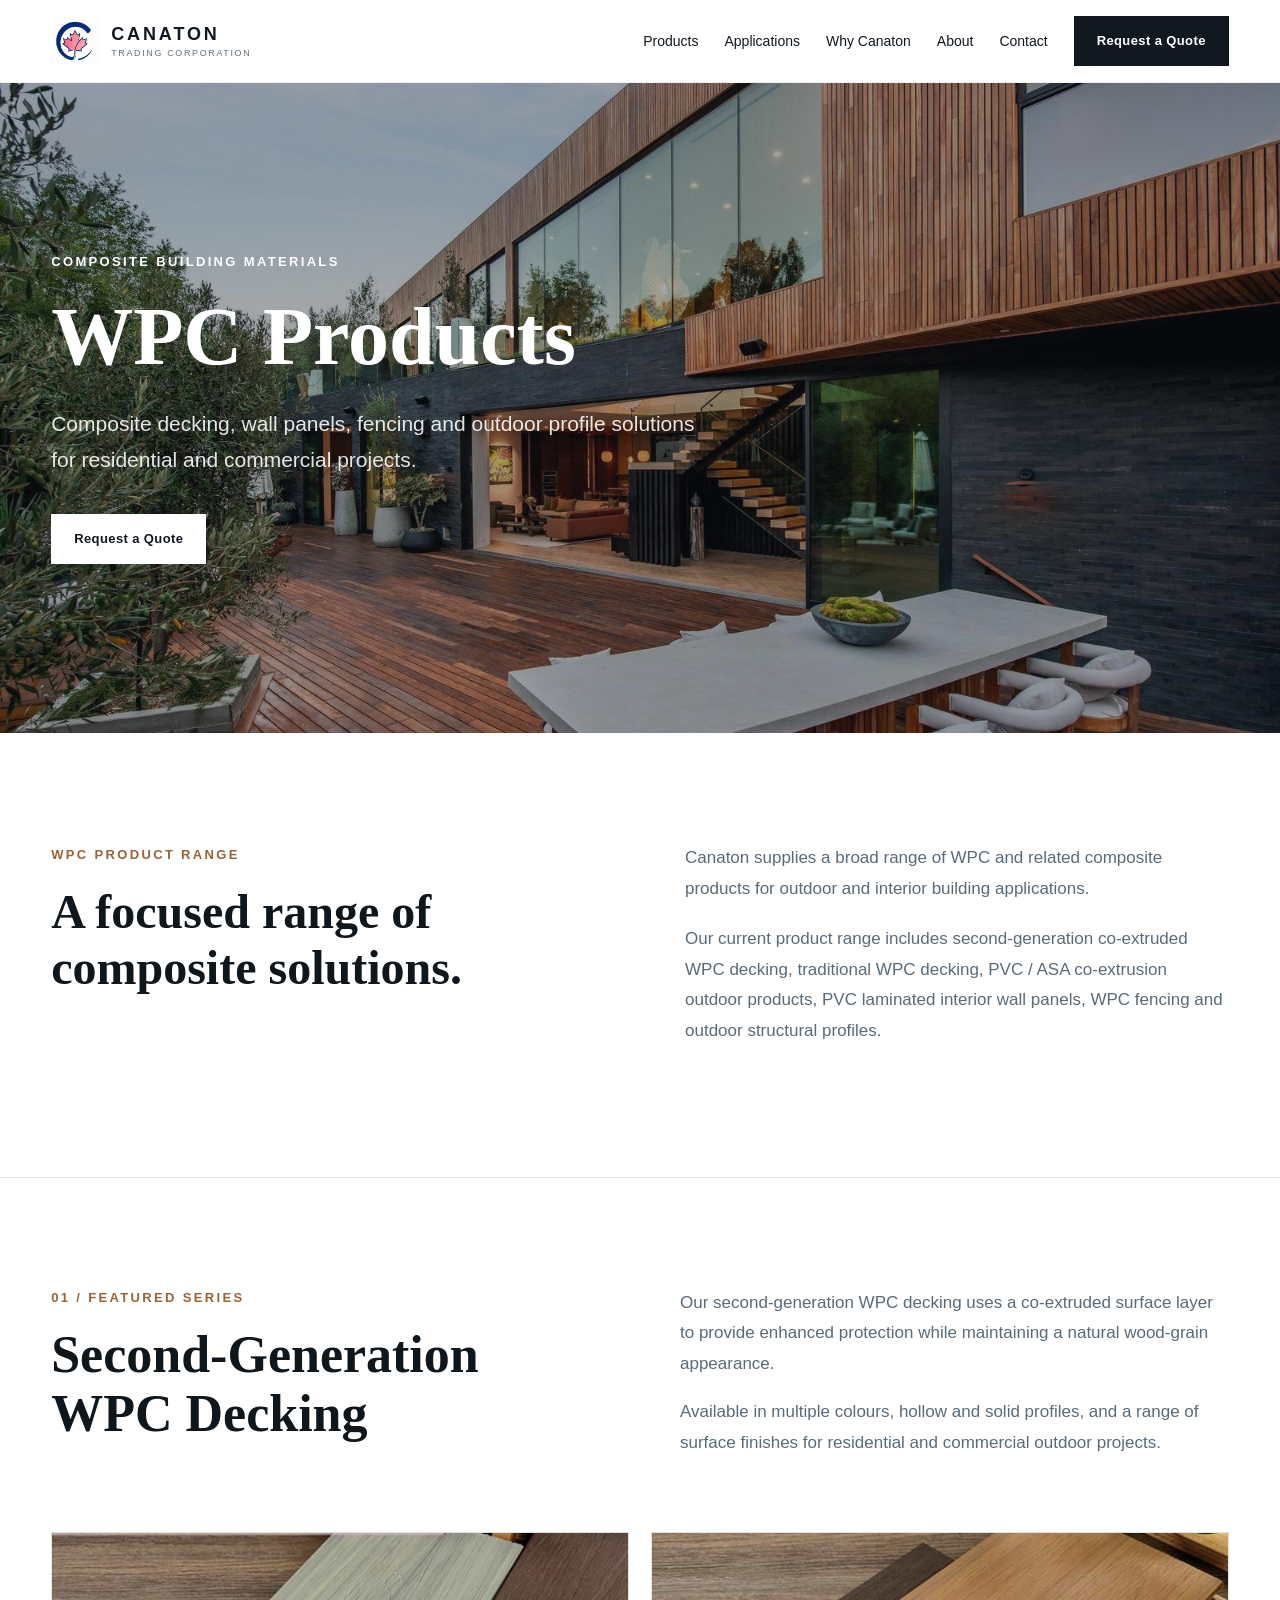
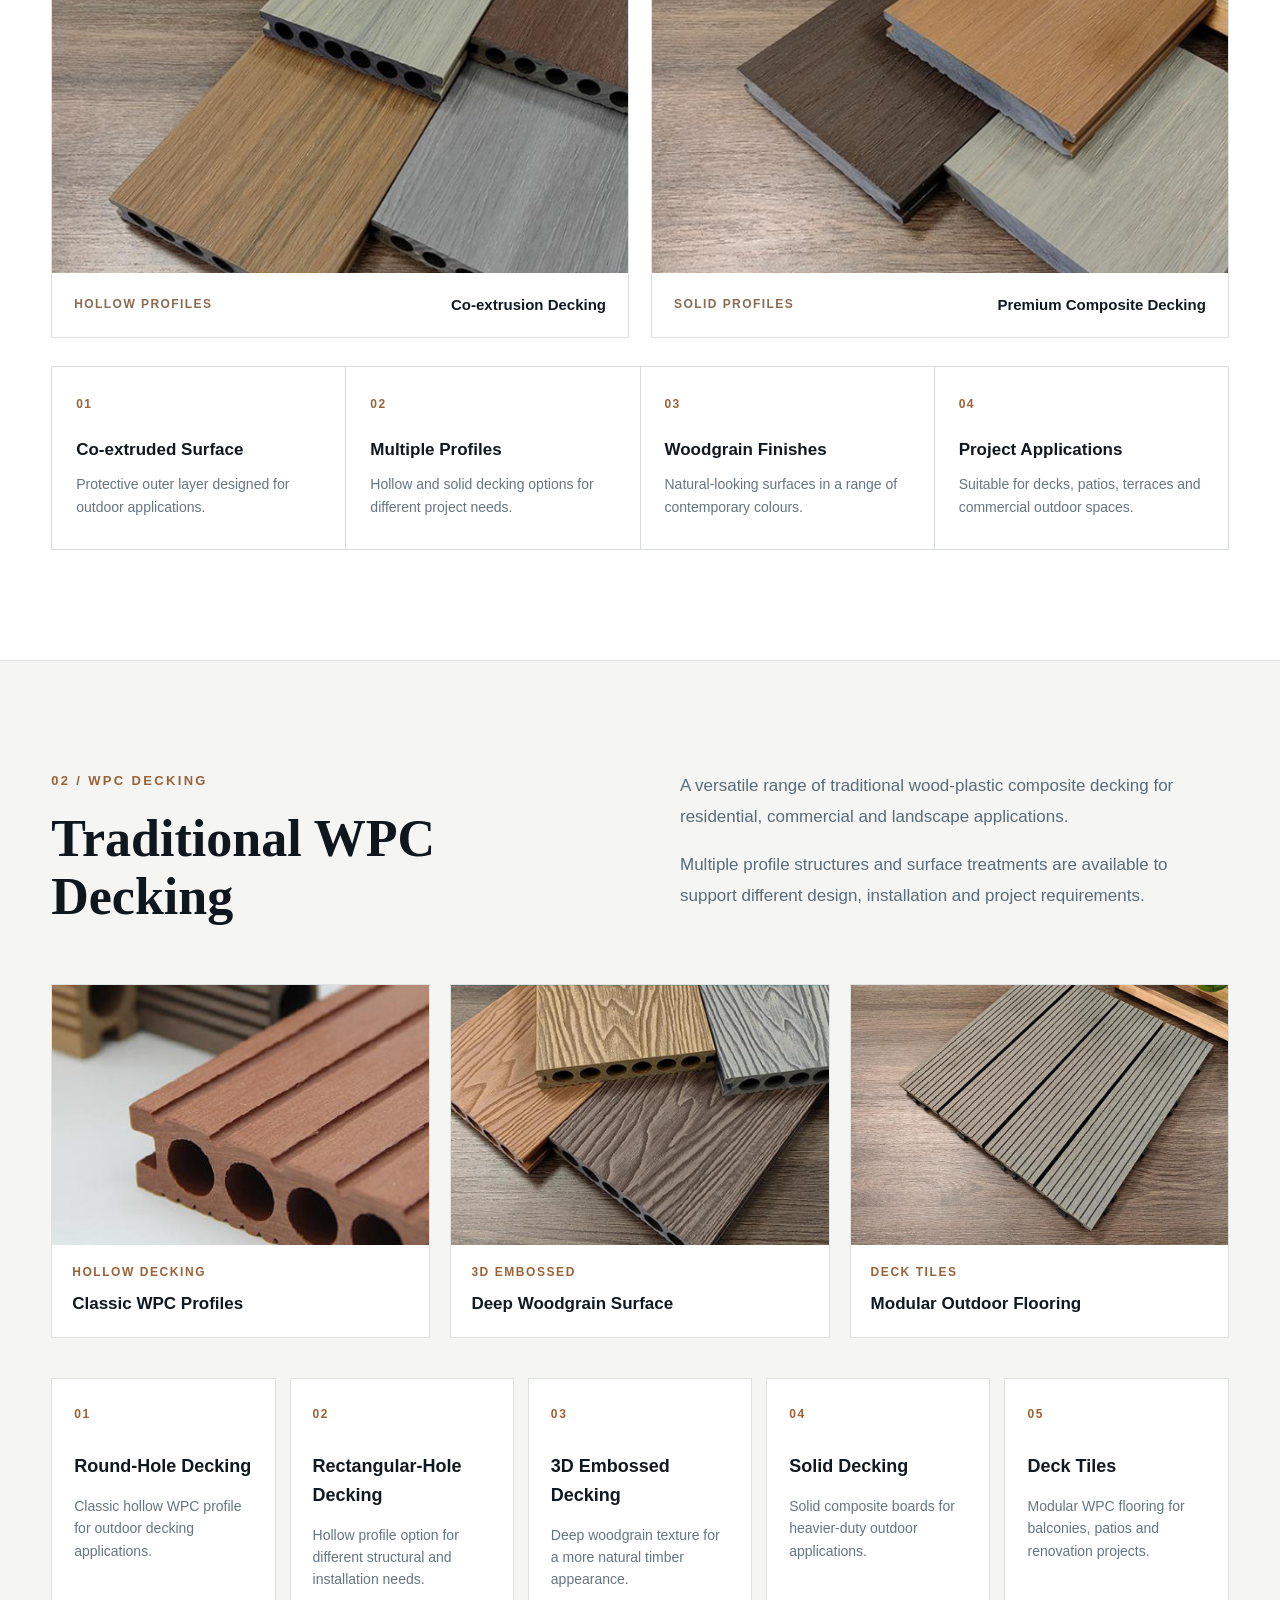
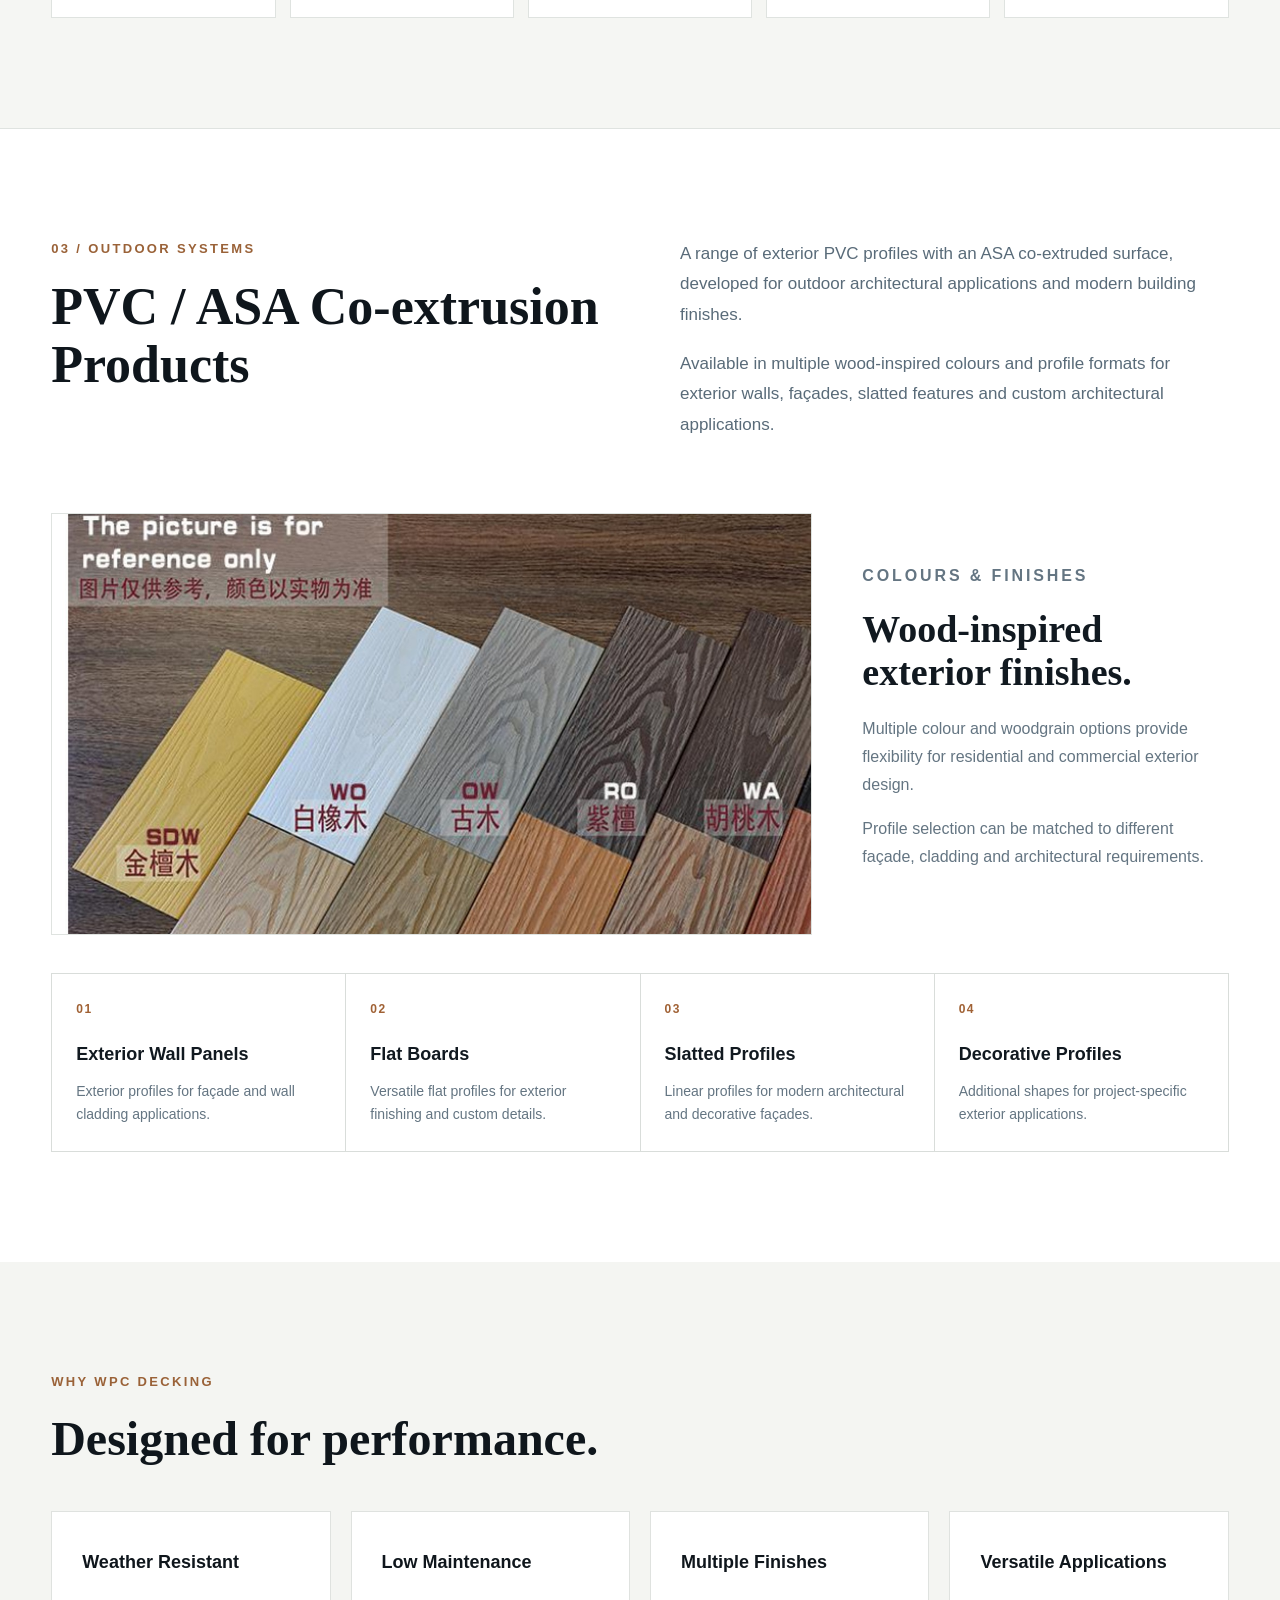
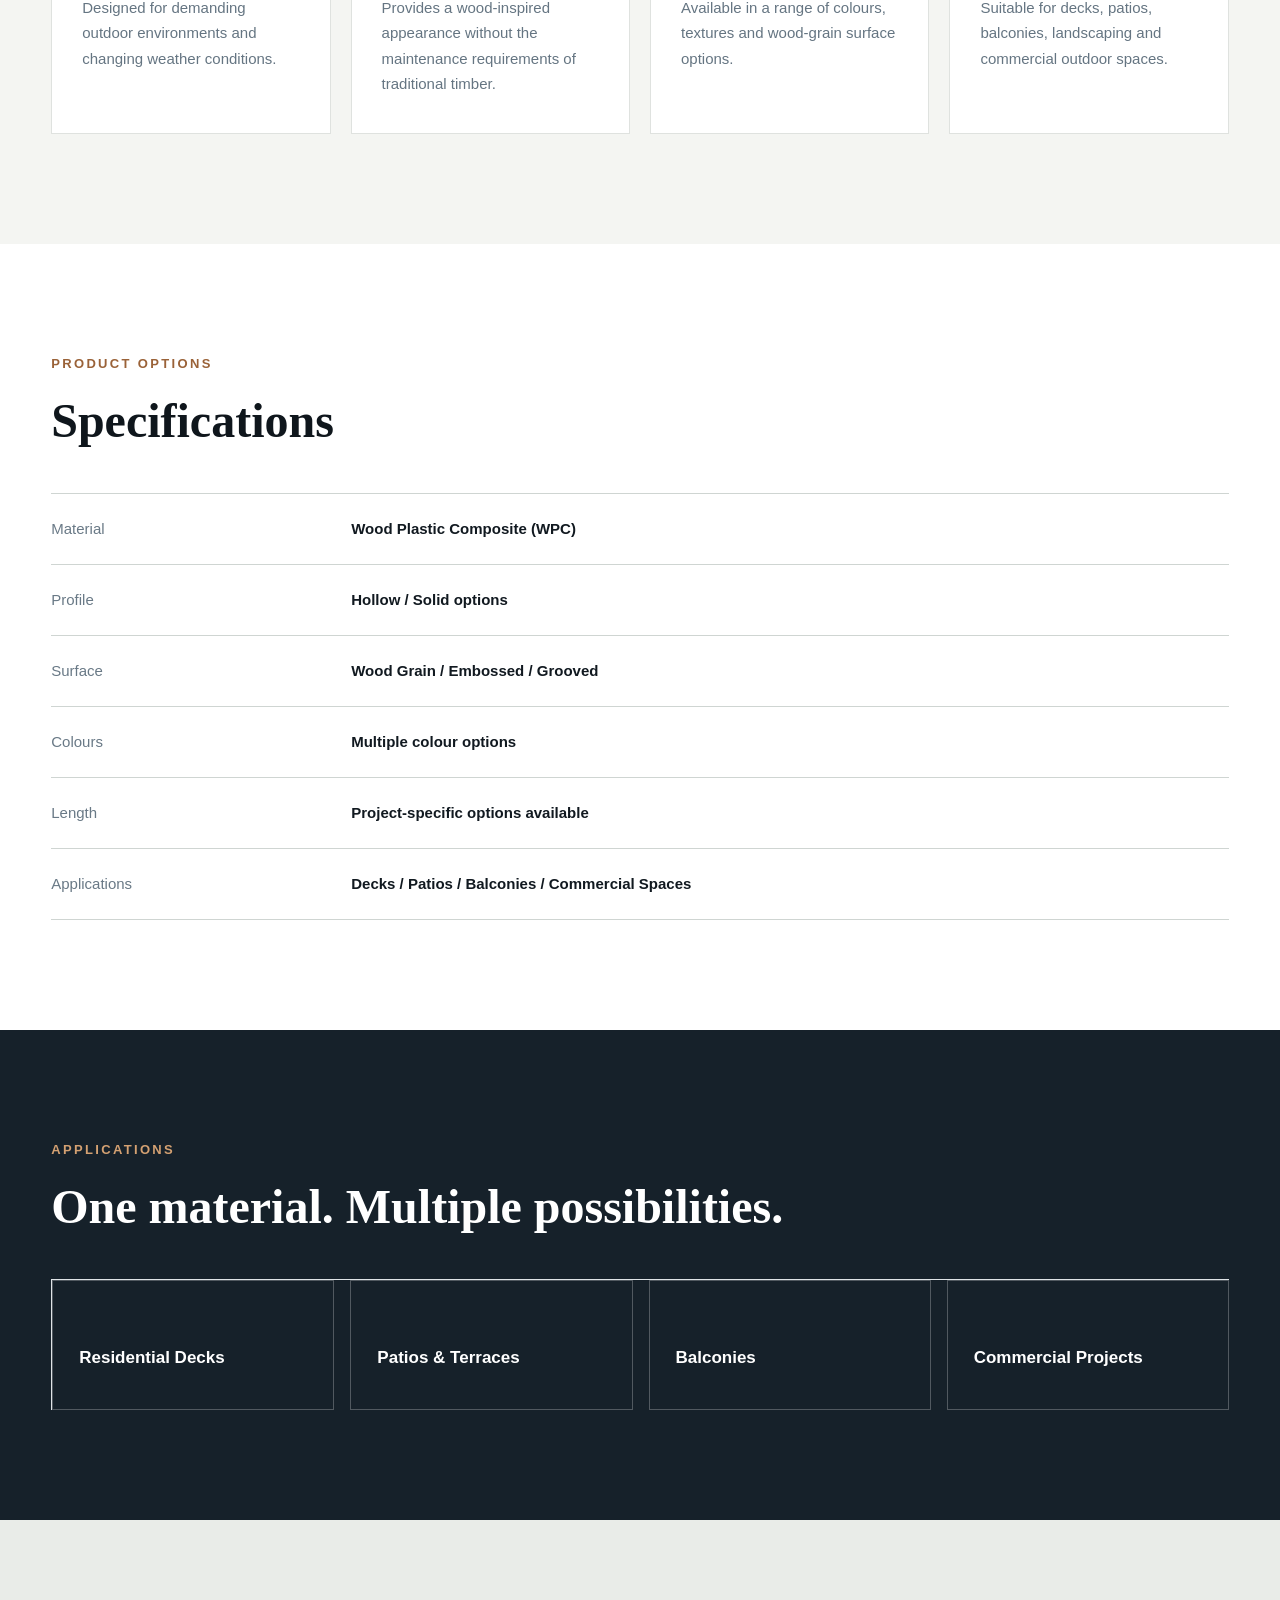
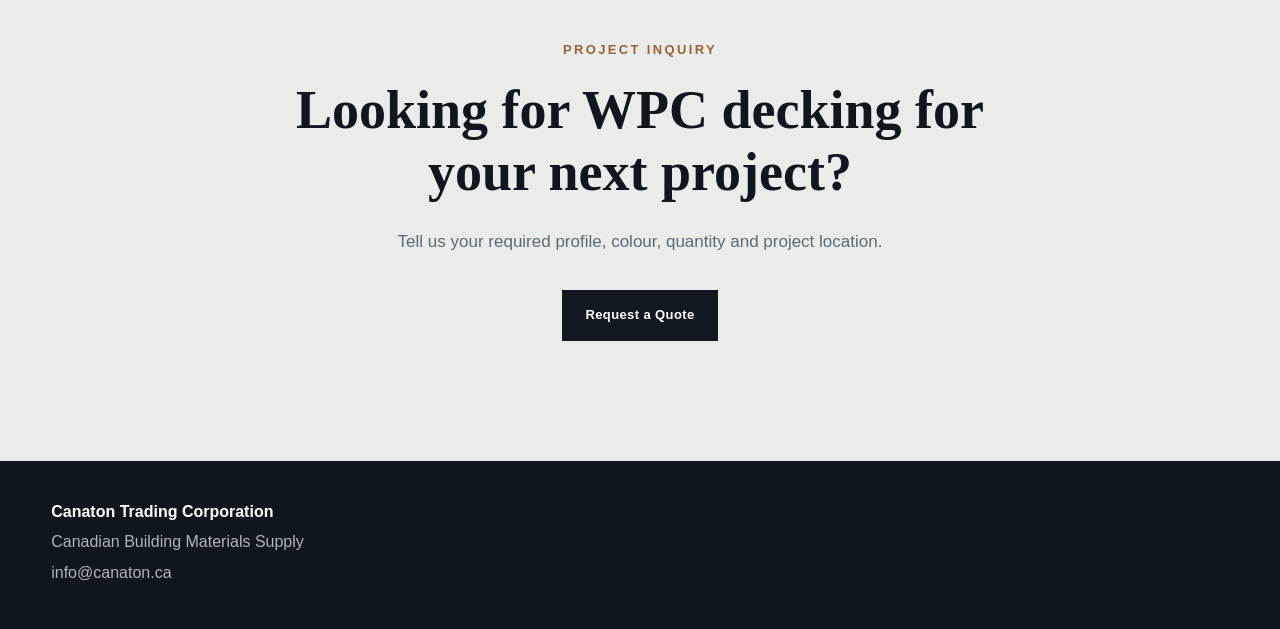
==== commit 76da8227: "Update wpc-decking.html" ====
--- a/wpc-decking.html
+++ b/wpc-decking.html
@@ -9,7 +9,7 @@
   <meta name="description"
         content="WPC composite decking supplied by Canaton Trading Corporation for residential and commercial projects in Canada.">
 
-  <link rel="stylesheet" href="styles.css?v=2">
+  <link rel="stylesheet" href="styles.css?v=3">
 </head>
 
 <body>
--- a/styles.css
+++ b/styles.css
@@ -697,3 +697,111 @@
   color:#111920;
   border-color:#fff;
 }
+
+/* ========================================
+   PVC / ASA CO-EXTRUSION PRODUCTS
+   ======================================== */
+
+.pvc-asa-section{
+  background:#fff;
+}
+
+.pvc-asa-feature{
+  display:grid;
+  grid-template-columns:1.35fr .65fr;
+  gap:50px;
+  align-items:center;
+  margin:45px 0 38px;
+}
+
+.pvc-asa-image{
+  border:1px solid #dfe3e0;
+  background:#f5f6f3;
+  overflow:hidden;
+}
+
+.pvc-asa-image img{
+  width:100%;
+  height:420px;
+  object-fit:cover;
+  display:block;
+}
+
+.pvc-asa-copy{
+  padding-right:20px;
+}
+
+.pvc-asa-copy h3{
+  font-family:"Playfair Display",Georgia,serif;
+  font-size:38px;
+  line-height:1.15;
+  margin:12px 0 20px;
+  color:#111920;
+}
+
+.pvc-asa-copy p{
+  font-size:16px;
+  line-height:1.75;
+  color:#647582;
+}
+
+.pvc-asa-grid{
+  display:grid;
+  grid-template-columns:repeat(4,1fr);
+  border-top:1px solid #d9ddda;
+  border-left:1px solid #d9ddda;
+}
+
+.pvc-asa-grid > div{
+  padding:26px 24px;
+  border-right:1px solid #d9ddda;
+  border-bottom:1px solid #d9ddda;
+}
+
+.pvc-asa-grid span{
+  display:block;
+  color:#a06134;
+  font-size:12px;
+  font-weight:700;
+  letter-spacing:.13em;
+  margin-bottom:20px;
+}
+
+.pvc-asa-grid h3{
+  margin:0 0 12px;
+  font-size:18px;
+  color:#111920;
+}
+
+.pvc-asa-grid p{
+  margin:0;
+  font-size:14px;
+  line-height:1.6;
+  color:#647582;
+}
+
+
+@media(max-width:900px){
+
+  .pvc-asa-feature{
+    grid-template-columns:1fr;
+  }
+
+  .pvc-asa-grid{
+    grid-template-columns:repeat(2,1fr);
+  }
+
+}
+
+
+@media(max-width:620px){
+
+  .pvc-asa-image img{
+    height:280px;
+  }
+
+  .pvc-asa-grid{
+    grid-template-columns:1fr;
+  }
+
+}
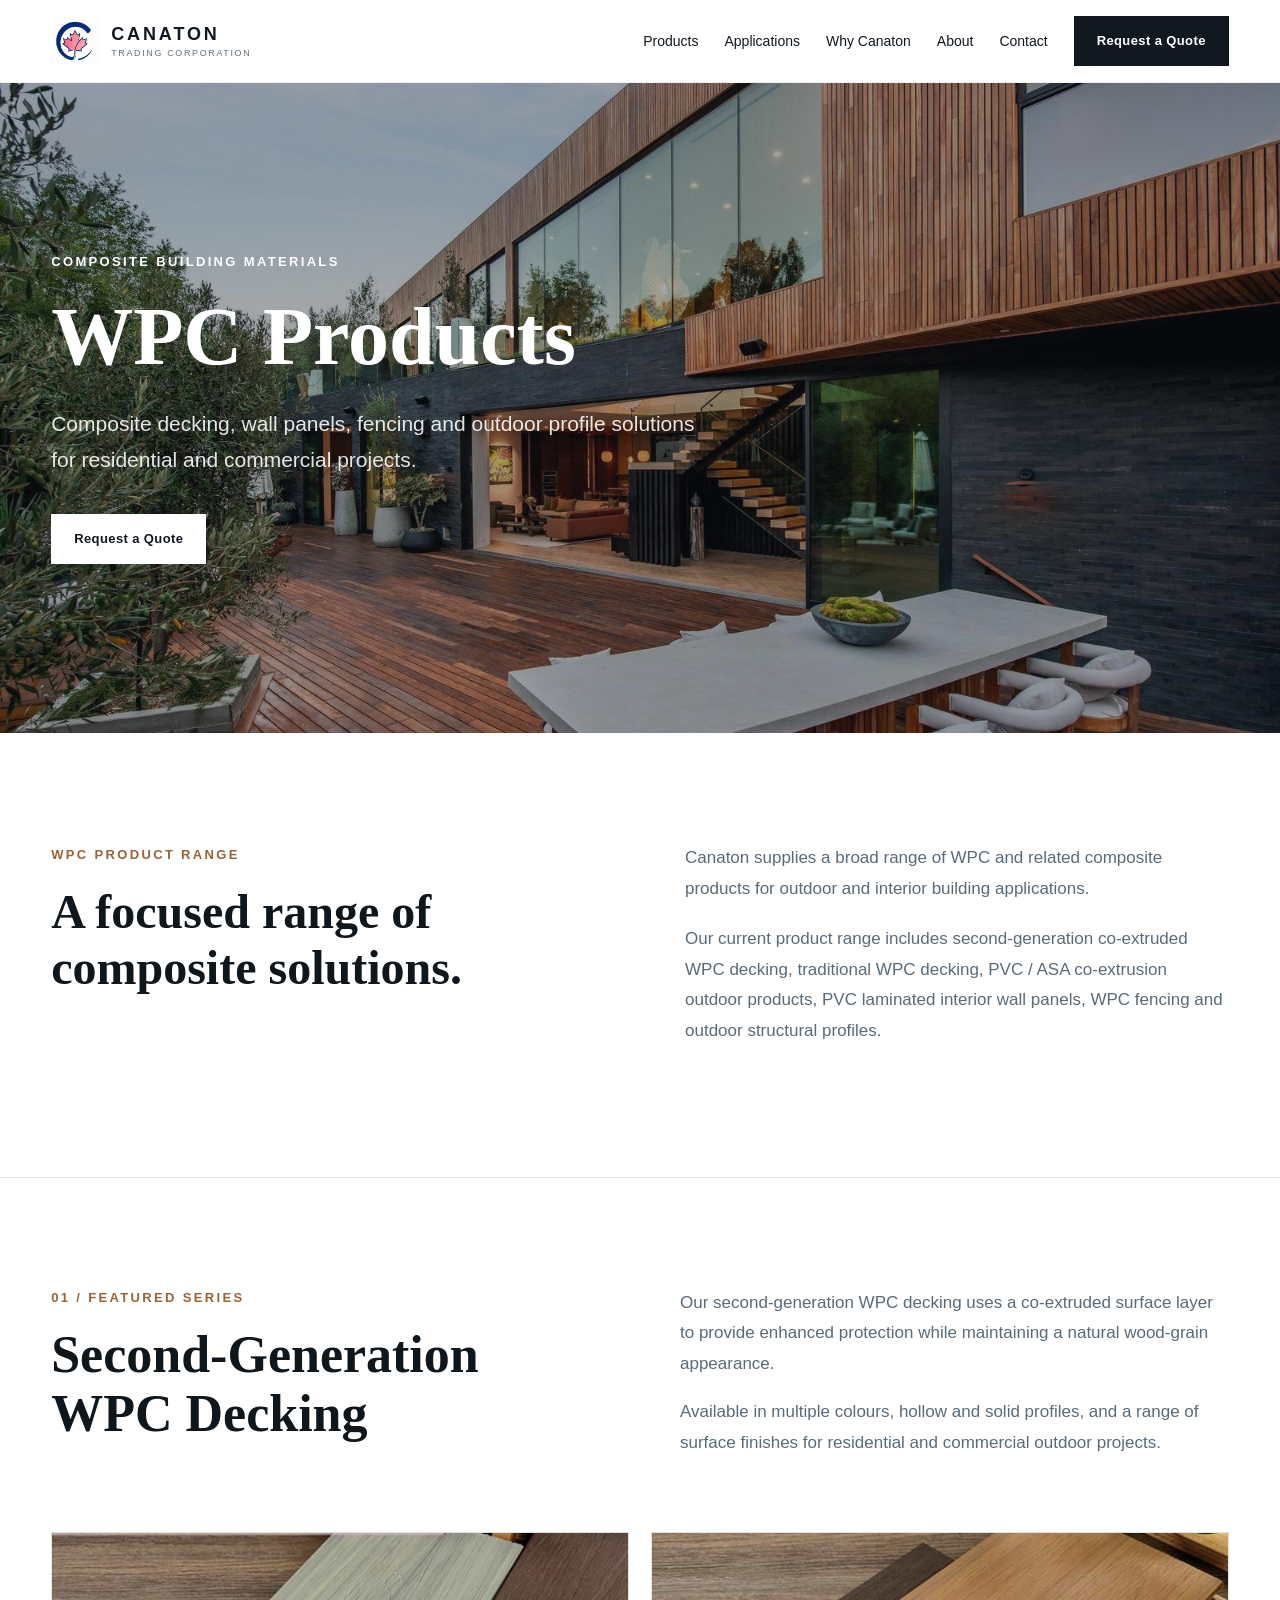
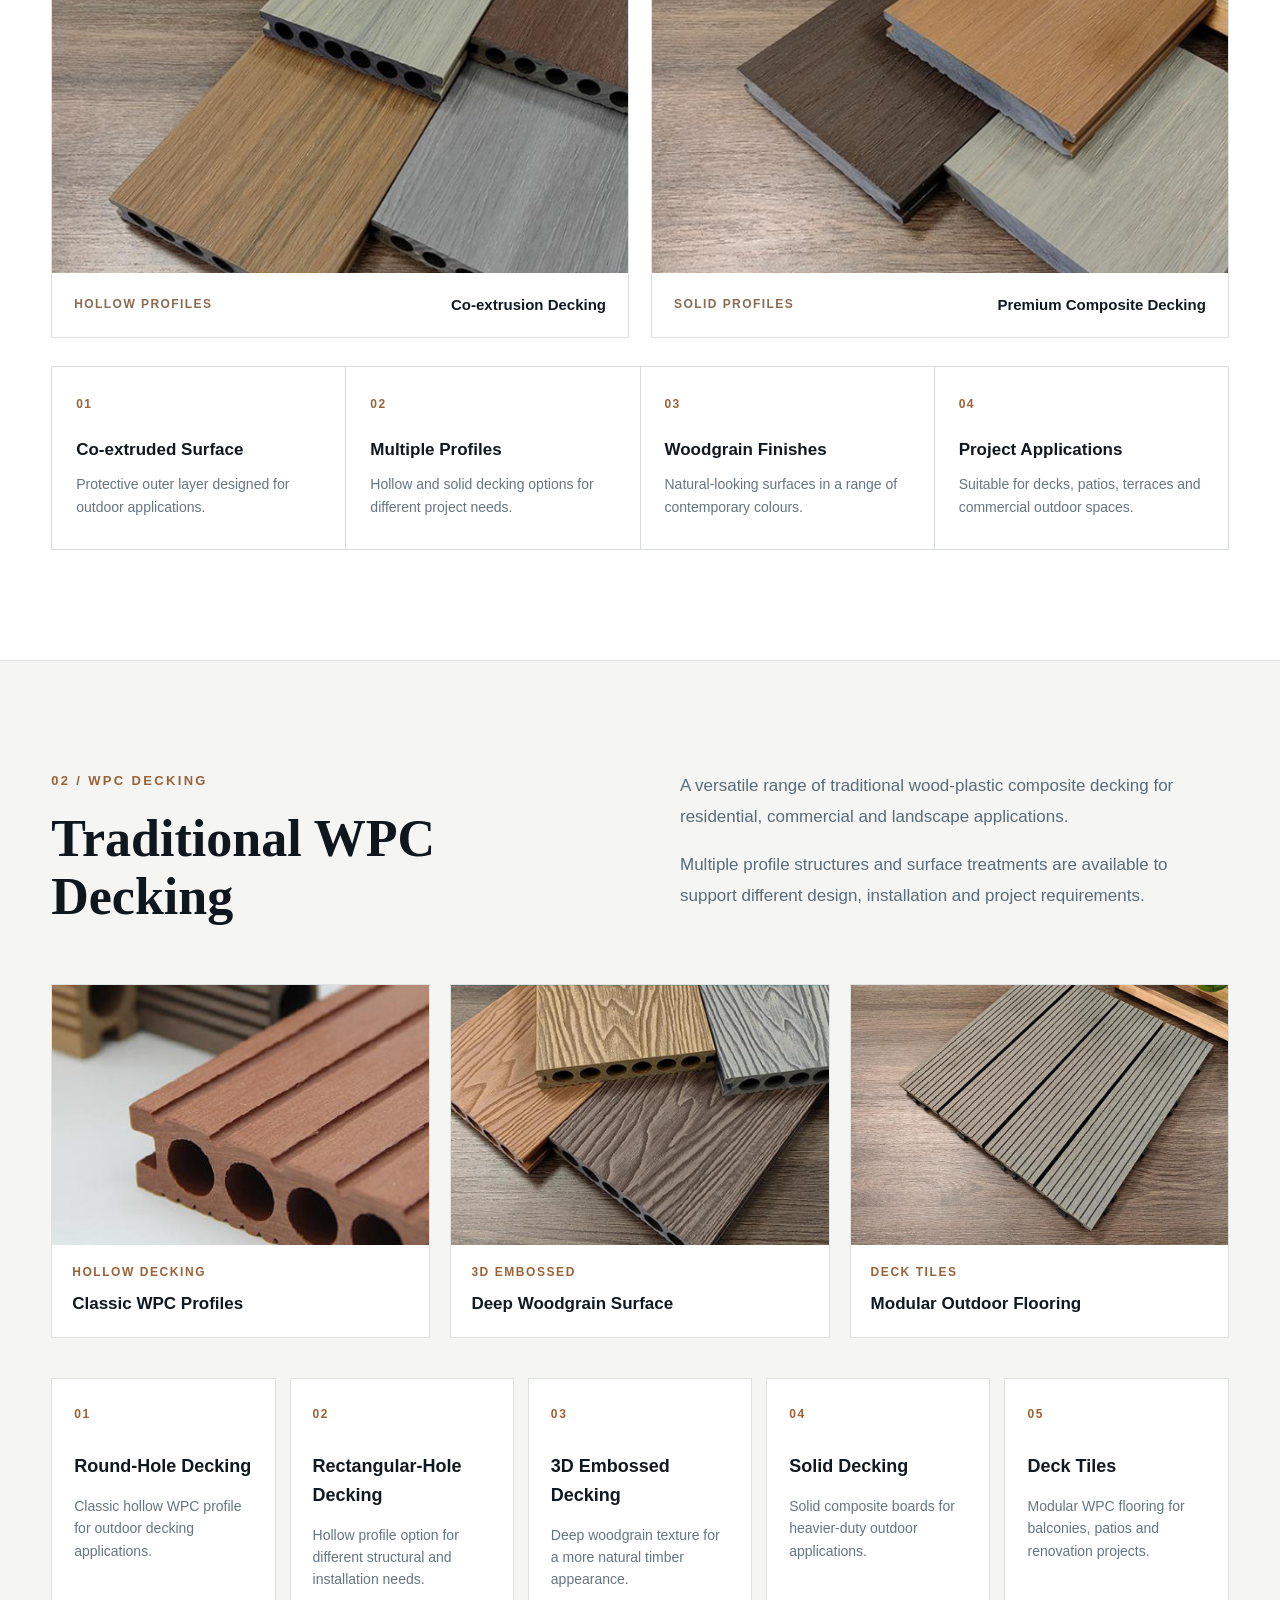
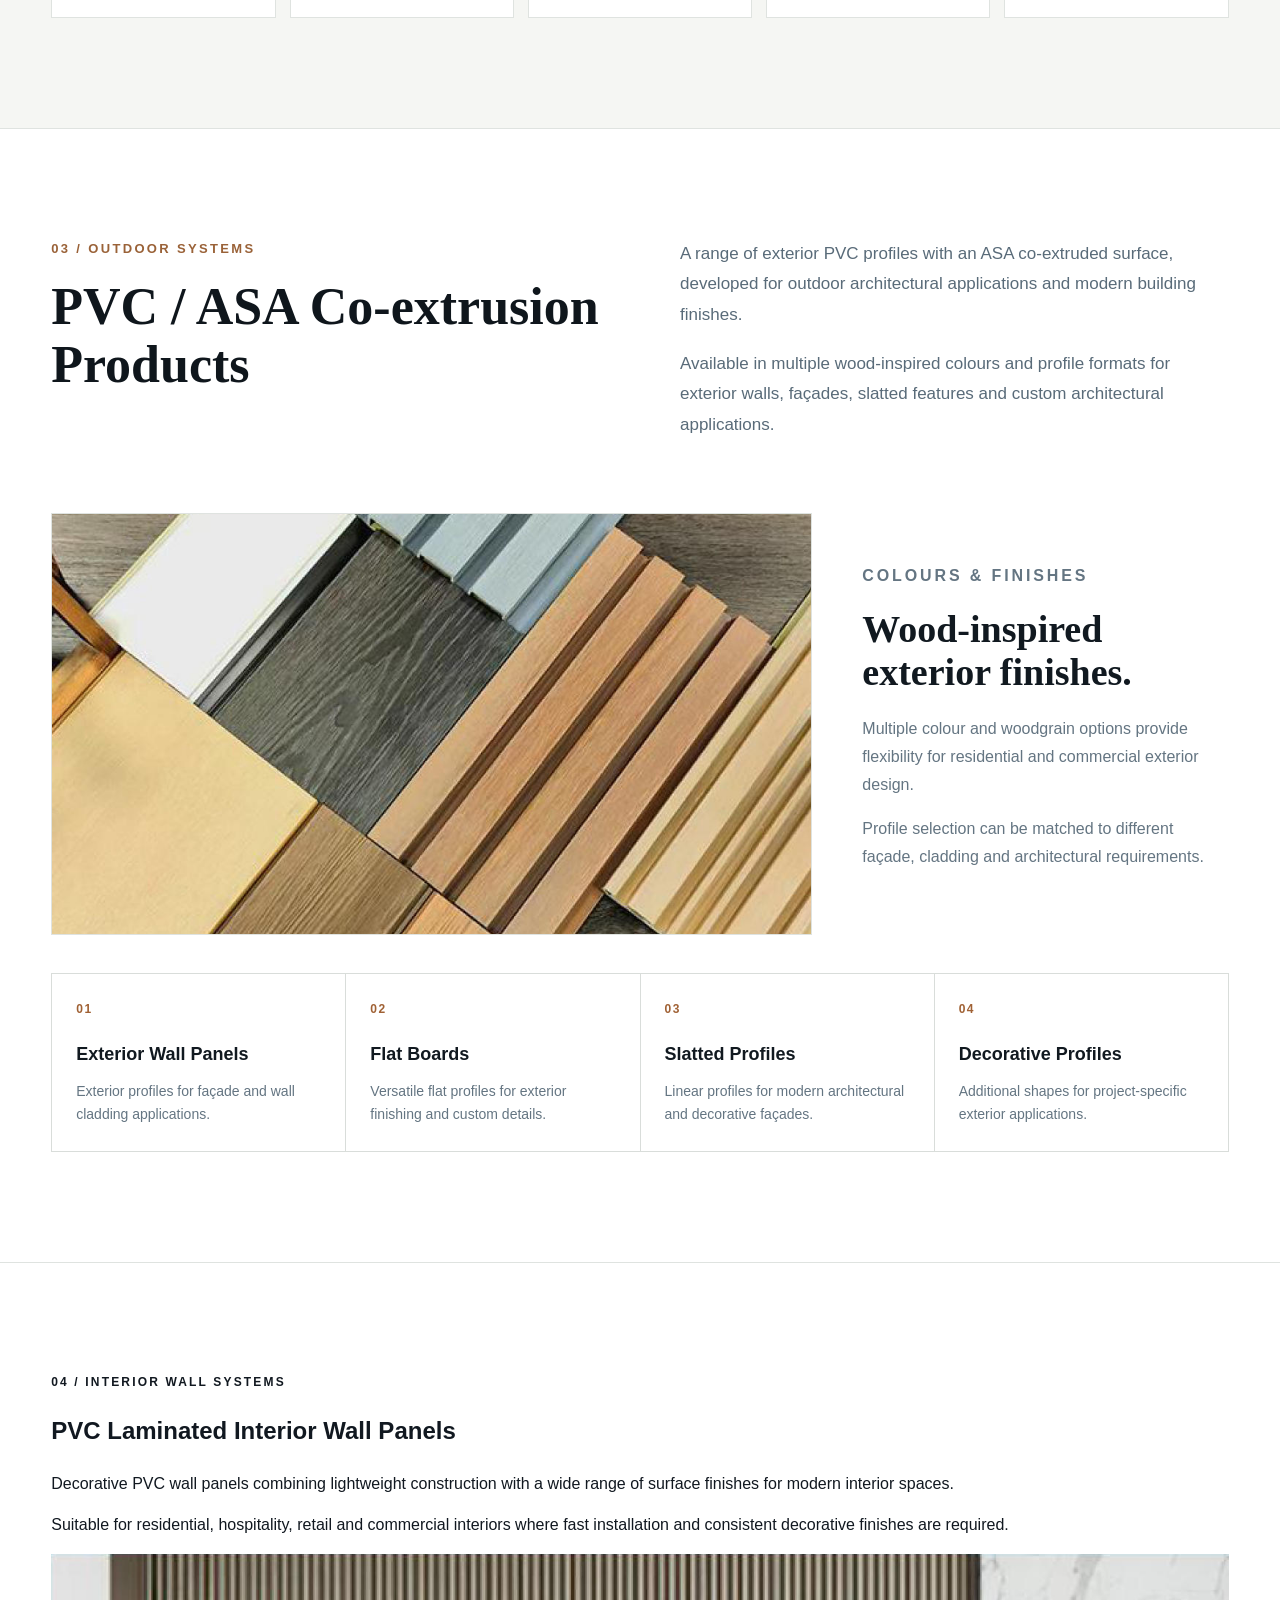
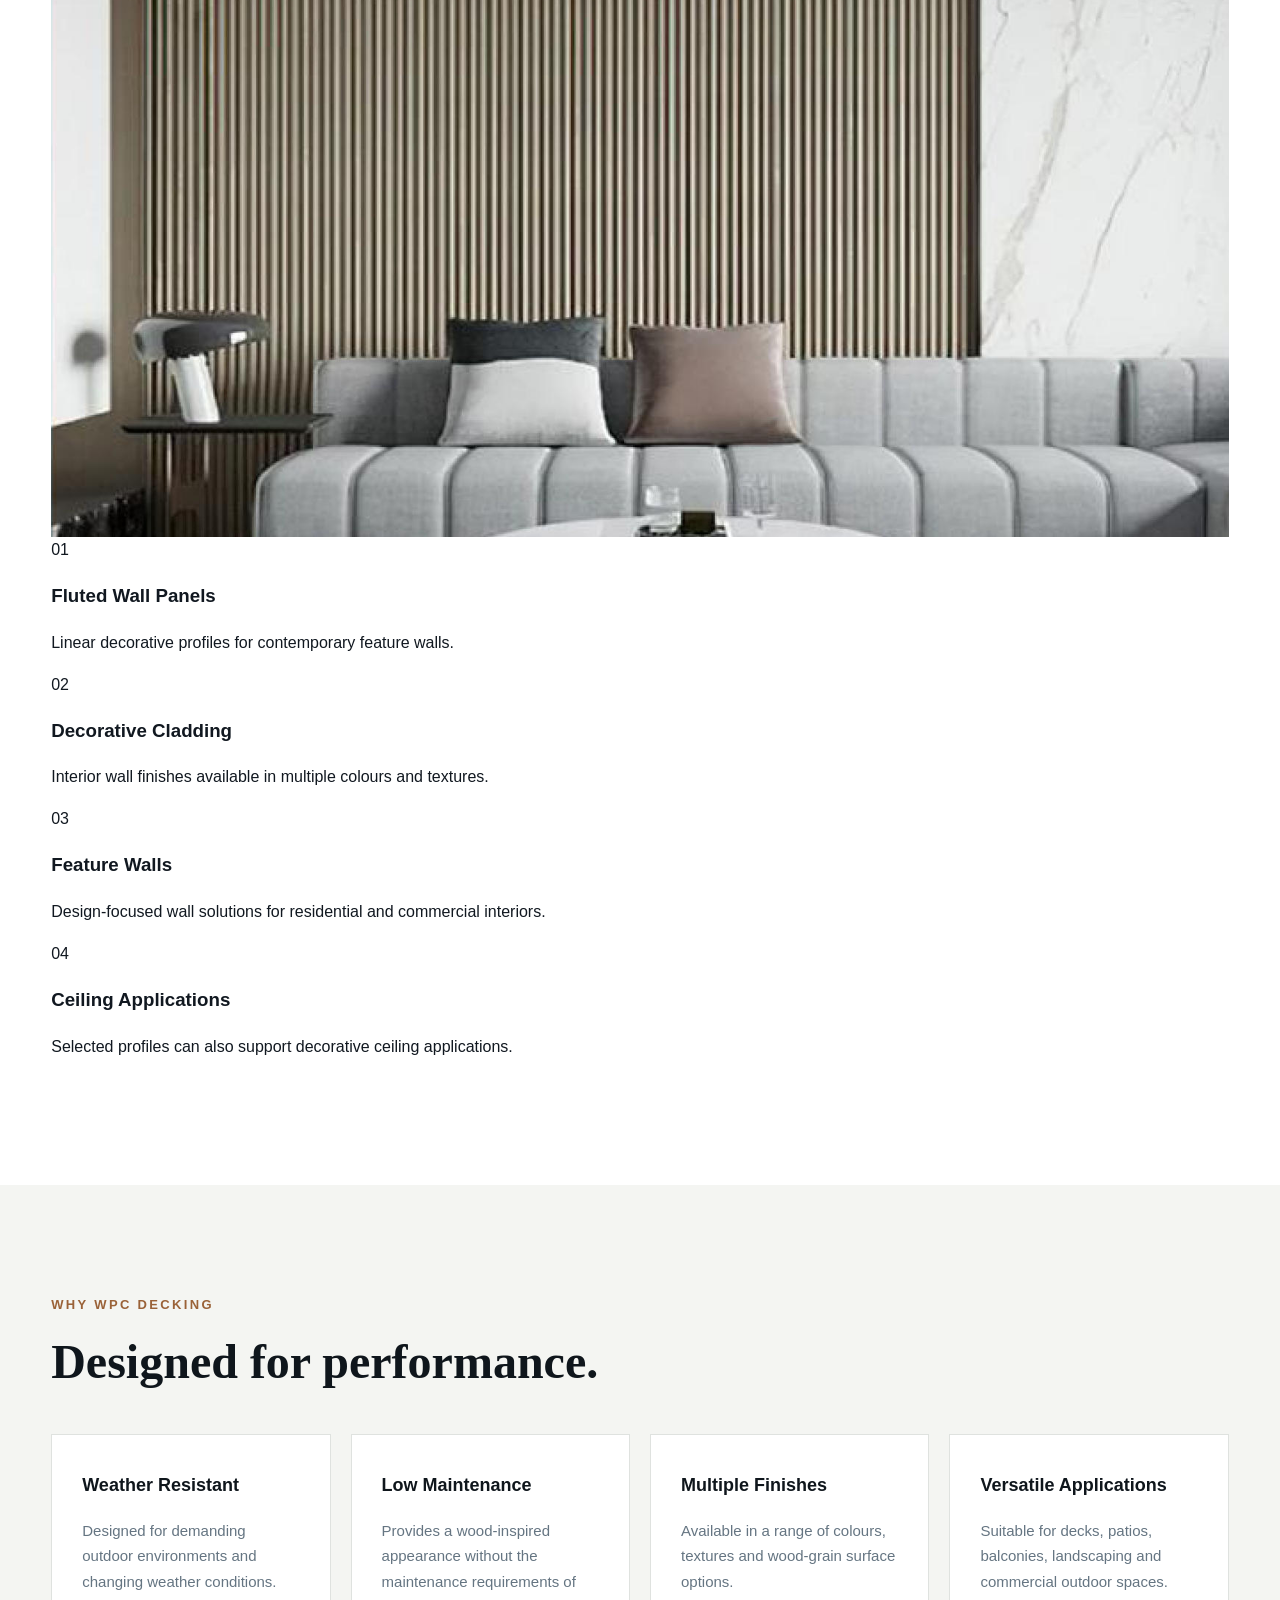
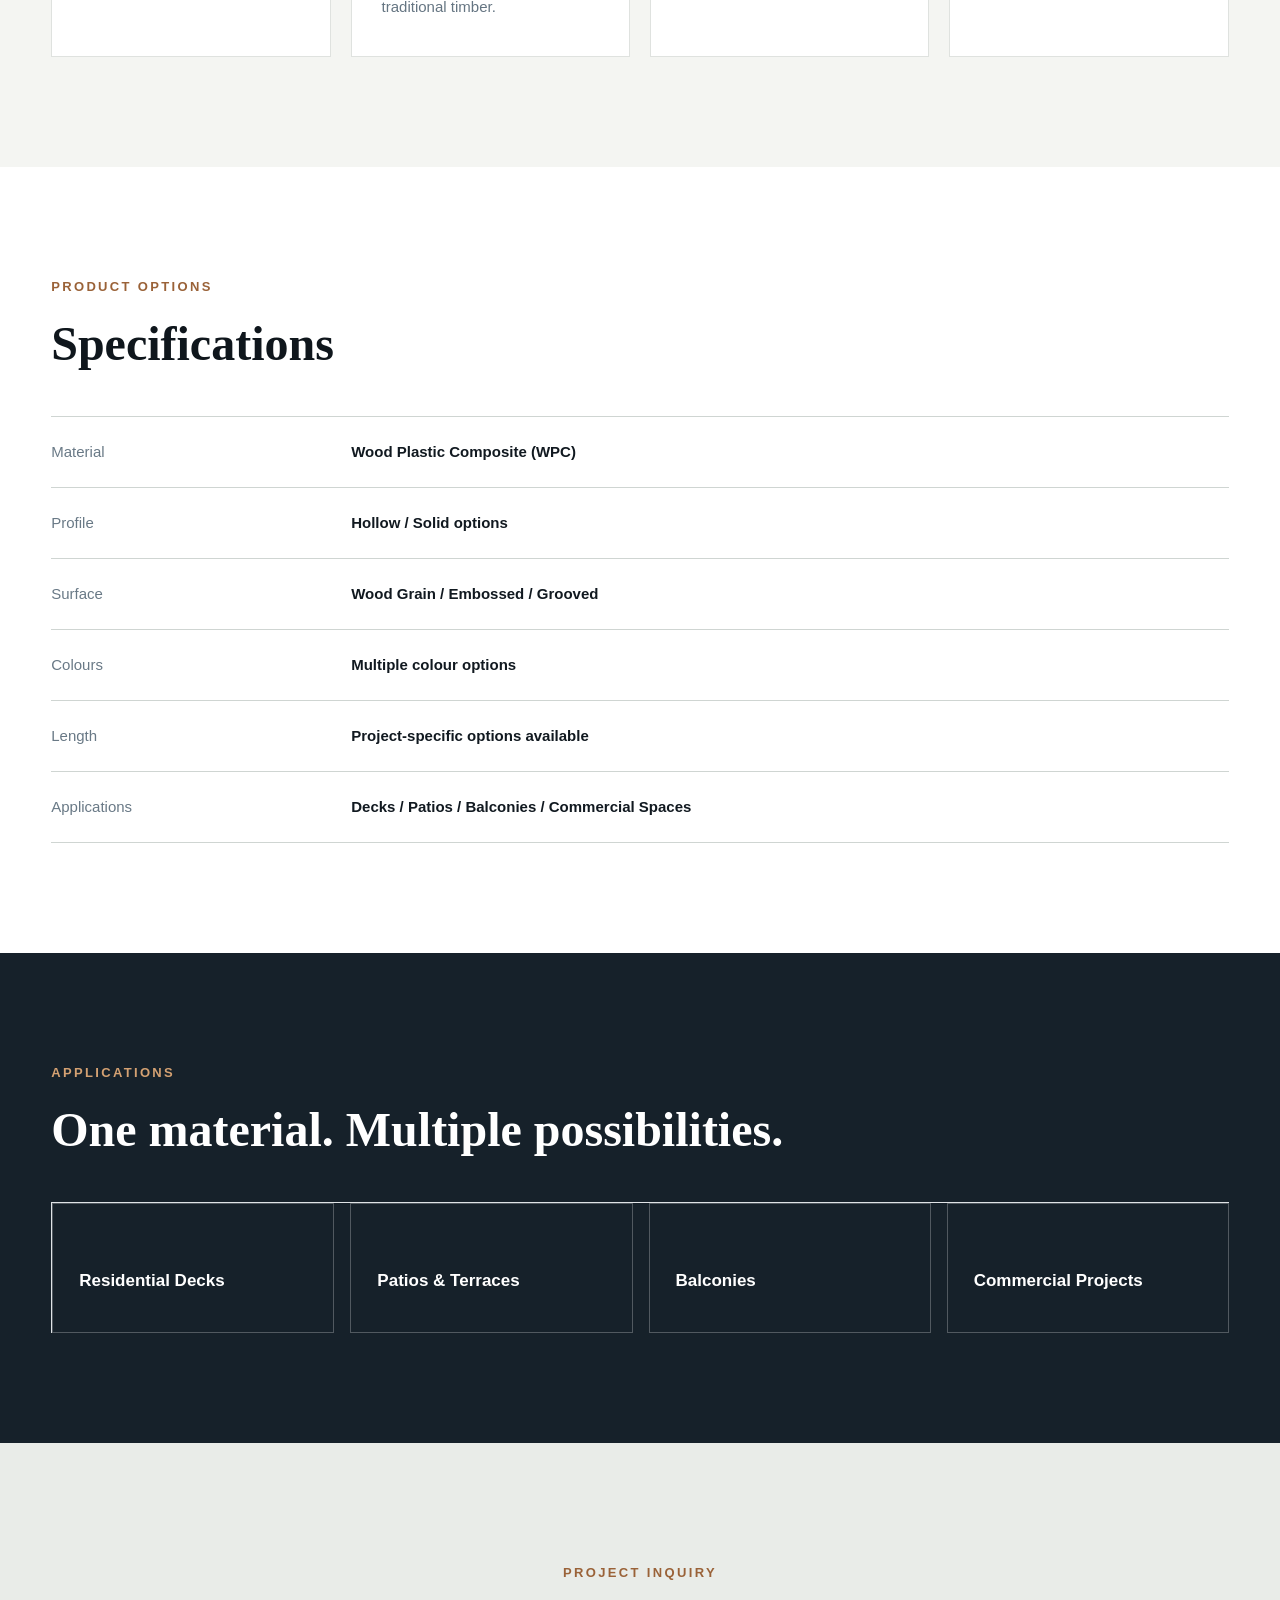
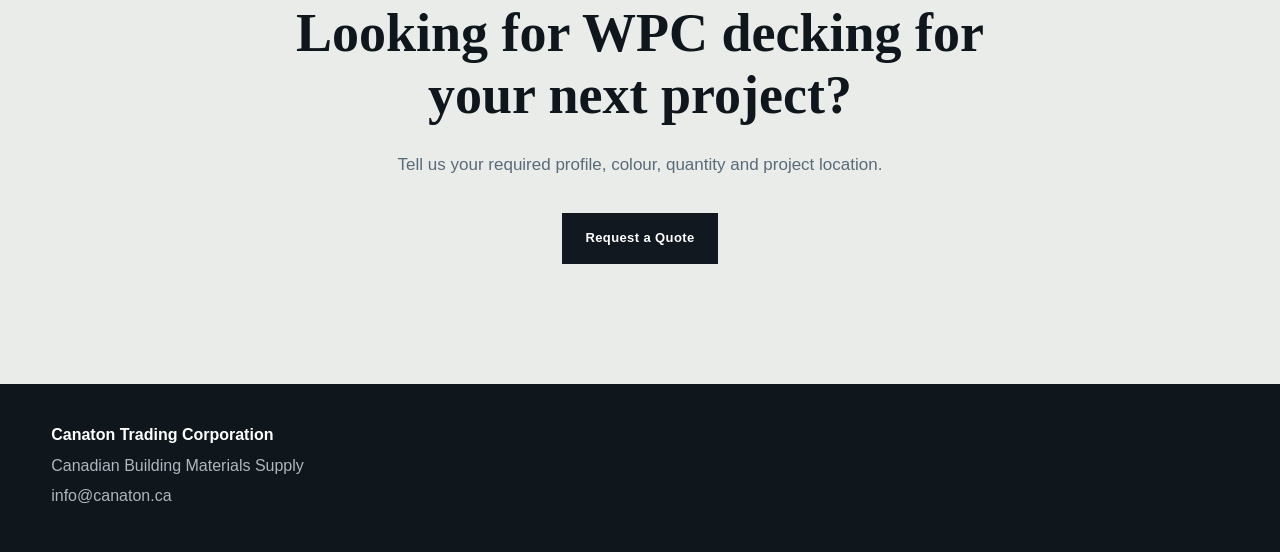
==== commit ca84d90d: "Add PVC interior wall panel section" ====
--- a/wpc-decking.html
+++ b/wpc-decking.html
@@ -377,6 +377,84 @@
   </div>
 
 </section>
+
+<!-- PVC LAMINATED INTERIOR WALL PANELS -->
+<section class="product-series-section interior-pvc-section">
+
+  <div class="container">
+
+    <div class="interior-pvc-feature">
+
+      <div class="interior-pvc-copy">
+
+        <p class="eyebrow">04 / INTERIOR WALL SYSTEMS</p>
+
+        <h2>PVC Laminated Interior Wall Panels</h2>
+
+        <p>
+          Decorative PVC wall panels combining lightweight construction
+          with a wide range of surface finishes for modern interior spaces.
+        </p>
+
+        <p>
+          Suitable for residential, hospitality, retail and commercial
+          interiors where fast installation and consistent decorative
+          finishes are required.
+        </p>
+
+      </div>
+
+
+      <div class="interior-pvc-image">
+
+        <img
+          src="images/pvc-interior-fluted-panel.jpg"
+          alt="PVC laminated interior fluted wall panels">
+
+      </div>
+
+    </div>
+
+
+    <div class="interior-pvc-grid">
+
+      <div>
+        <span>01</span>
+        <h3>Fluted Wall Panels</h3>
+        <p>
+          Linear decorative profiles for contemporary feature walls.
+        </p>
+      </div>
+
+      <div>
+        <span>02</span>
+        <h3>Decorative Cladding</h3>
+        <p>
+          Interior wall finishes available in multiple colours and textures.
+        </p>
+      </div>
+
+      <div>
+        <span>03</span>
+        <h3>Feature Walls</h3>
+        <p>
+          Design-focused wall solutions for residential and commercial interiors.
+        </p>
+      </div>
+
+      <div>
+        <span>04</span>
+        <h3>Ceiling Applications</h3>
+        <p>
+          Selected profiles can also support decorative ceiling applications.
+        </p>
+      </div>
+
+    </div>
+
+  </div>
+
+</section>
   
 <!-- KEY BENEFITS -->
 <section class="product-benefits">
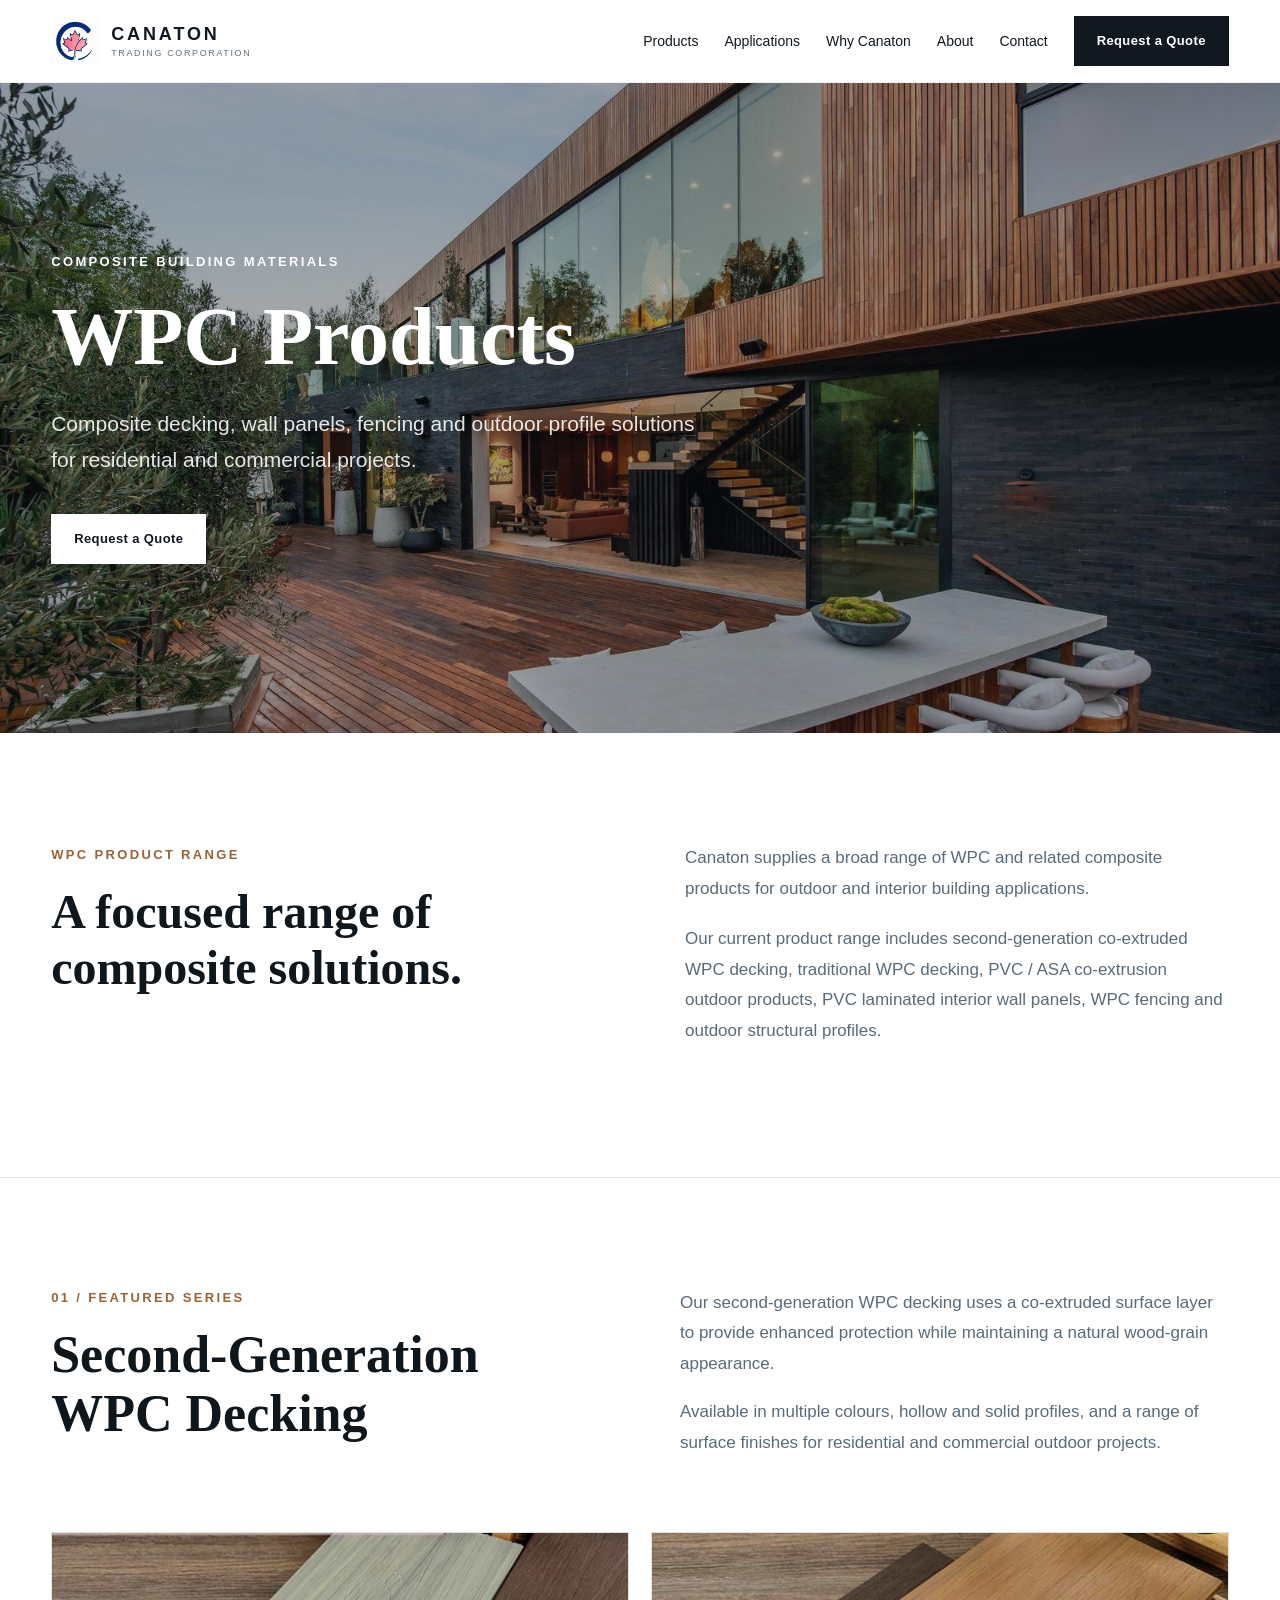
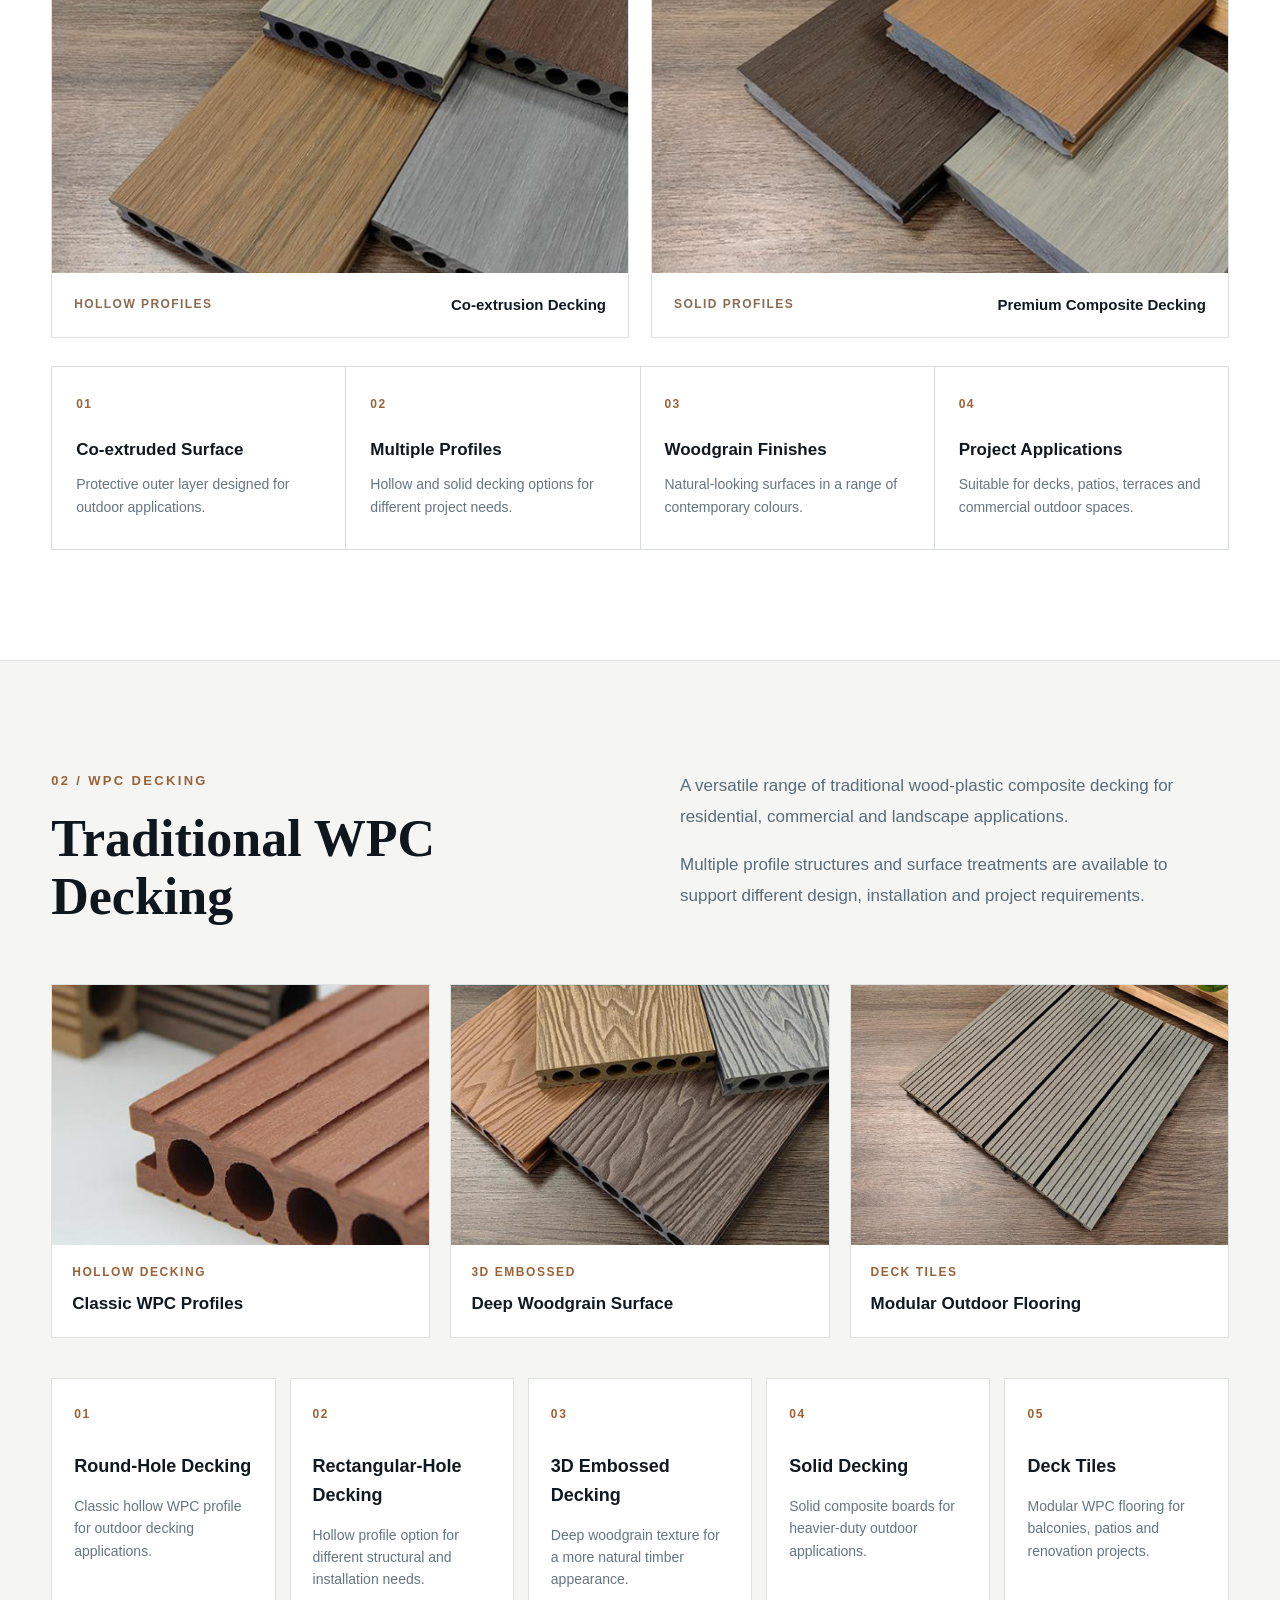
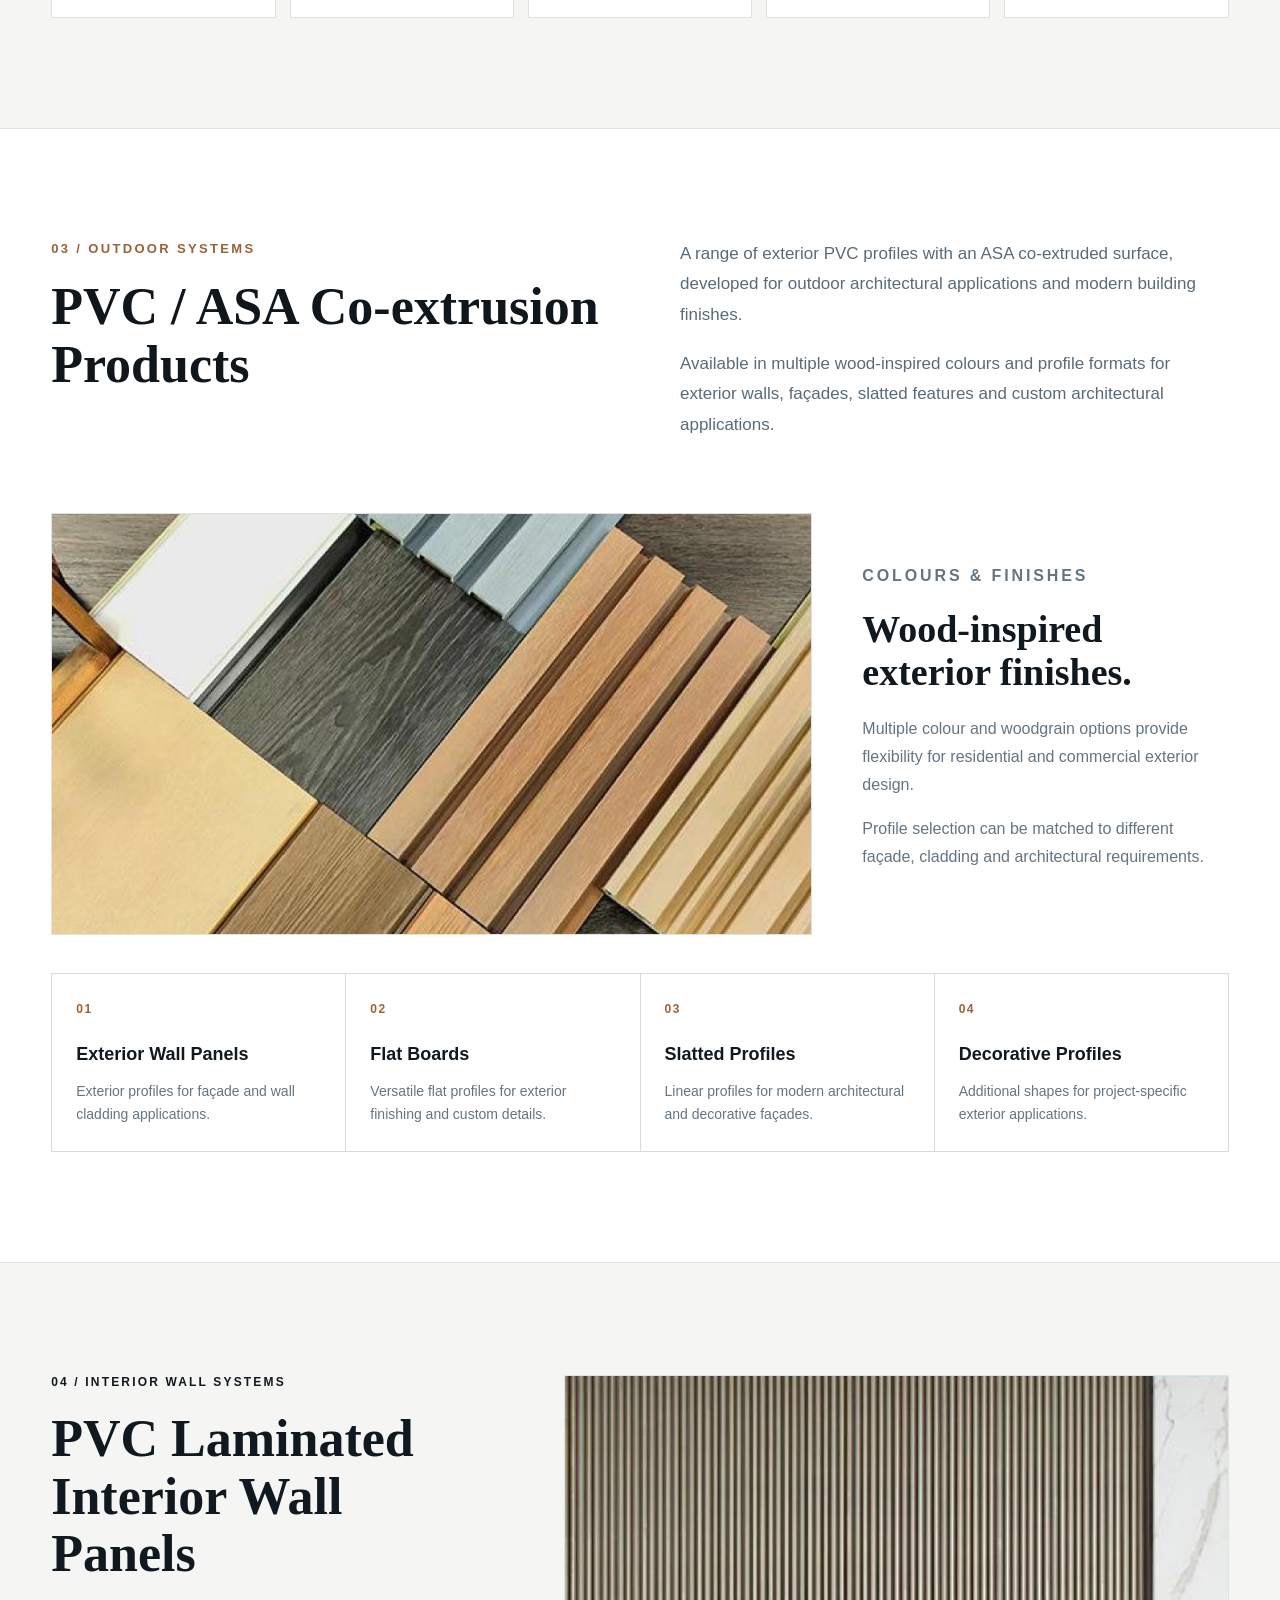
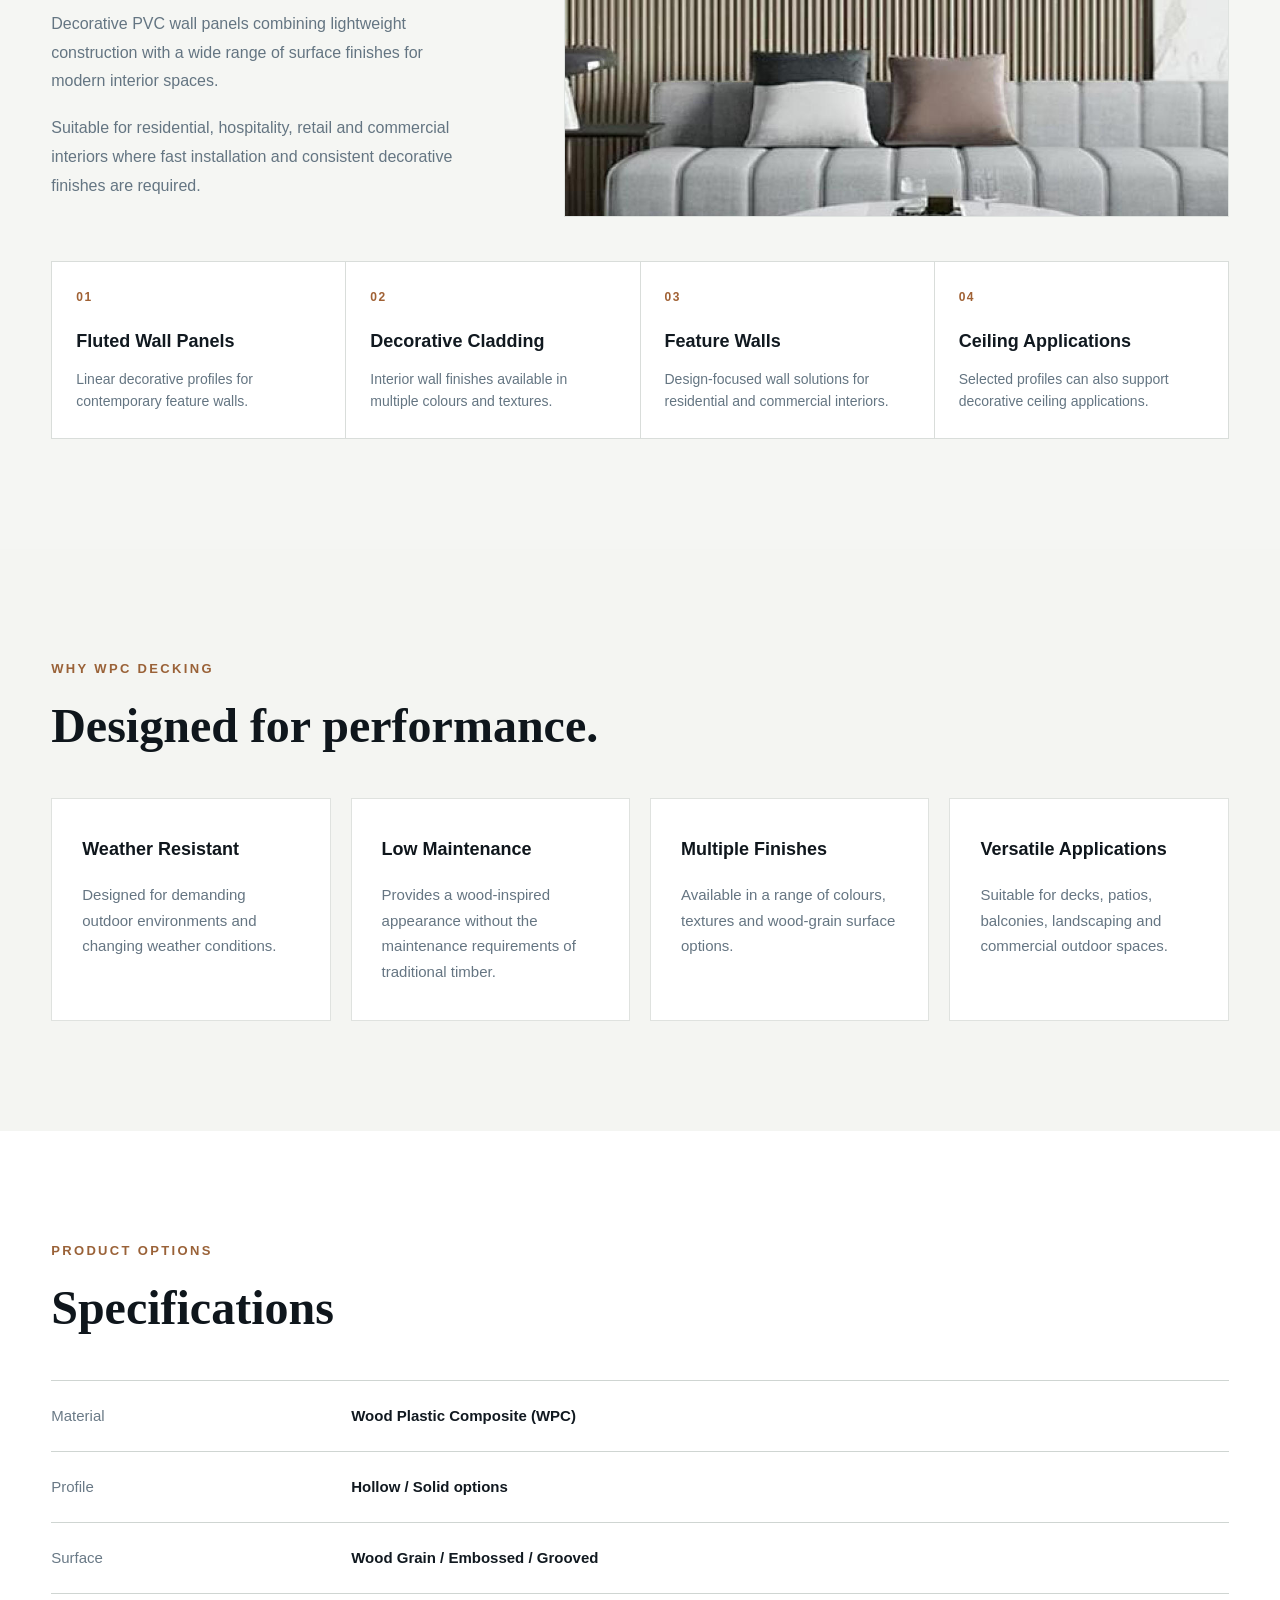
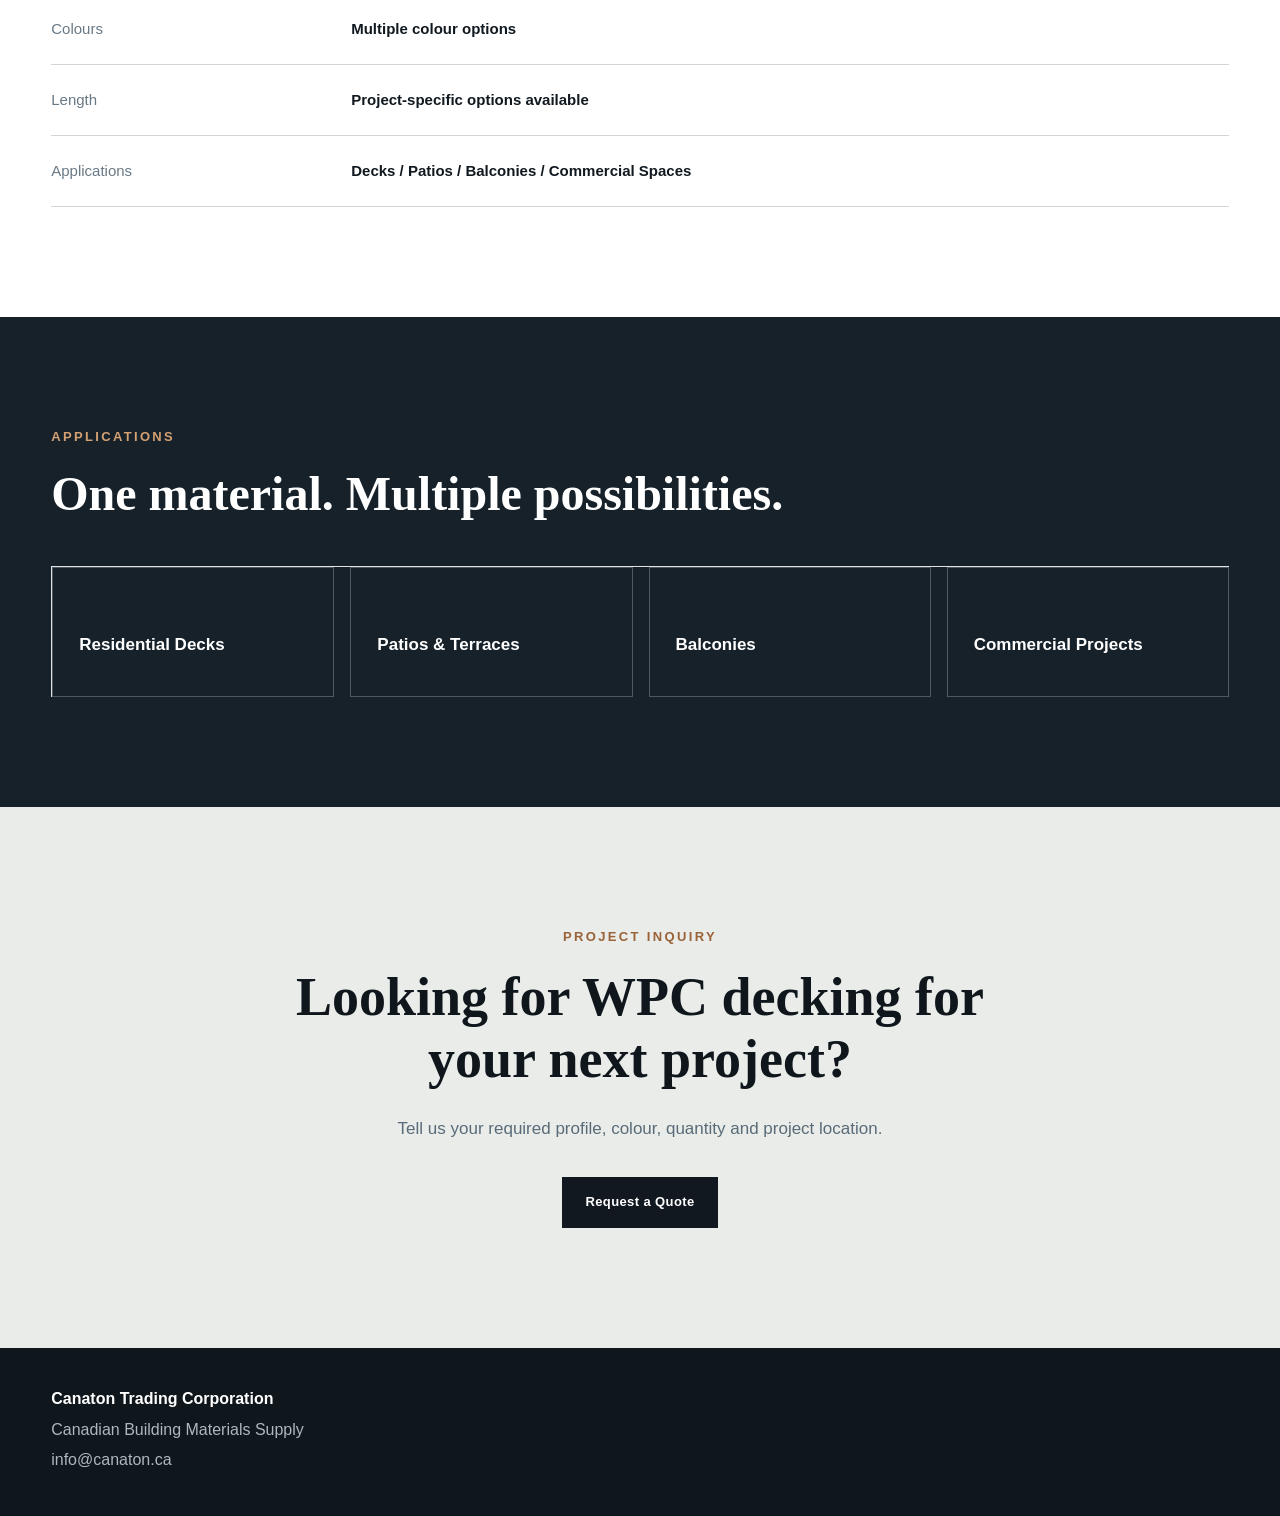
==== commit d59b0059: "Update wpc-decking.html" ====
--- a/wpc-decking.html
+++ b/wpc-decking.html
@@ -9,7 +9,7 @@
   <meta name="description"
         content="WPC composite decking supplied by Canaton Trading Corporation for residential and commercial projects in Canada.">
 
-  <link rel="stylesheet" href="styles.css?v=3">
+  <link rel="stylesheet" href="styles.css?v=4">
 </head>
 
 <body>
--- a/styles.css
+++ b/styles.css
@@ -805,3 +805,118 @@
   }
 
 }
+
+/* ========================================
+   PVC LAMINATED INTERIOR WALL PANELS
+   ======================================== */
+
+.interior-pvc-section{
+  background:#f5f6f3;
+}
+
+.interior-pvc-feature{
+  display:grid;
+  grid-template-columns:.8fr 1.2fr;
+  gap:70px;
+  align-items:center;
+}
+
+.interior-pvc-copy{
+  padding-right:15px;
+}
+
+.interior-pvc-copy h2{
+  font-family:"Playfair Display",Georgia,serif;
+  font-size:52px;
+  line-height:1.1;
+  margin:16px 0 28px;
+  color:#111920;
+}
+
+.interior-pvc-copy > p:not(.eyebrow){
+  font-size:16px;
+  line-height:1.8;
+  color:#647582;
+  margin:0 0 18px;
+}
+
+.interior-pvc-image{
+  overflow:hidden;
+  background:#fff;
+  border:1px solid #dfe3e0;
+}
+
+.interior-pvc-image img{
+  width:100%;
+  height:440px;
+  object-fit:cover;
+  display:block;
+}
+
+.interior-pvc-grid{
+  display:grid;
+  grid-template-columns:repeat(4,1fr);
+  margin-top:42px;
+  border-top:1px solid #d9ddda;
+  border-left:1px solid #d9ddda;
+}
+
+.interior-pvc-grid > div{
+  background:#fff;
+  padding:26px 24px;
+  border-right:1px solid #d9ddda;
+  border-bottom:1px solid #d9ddda;
+}
+
+.interior-pvc-grid span{
+  display:block;
+  color:#a06134;
+  font-size:12px;
+  font-weight:700;
+  letter-spacing:.13em;
+  margin-bottom:20px;
+}
+
+.interior-pvc-grid h3{
+  margin:0 0 12px;
+  font-size:18px;
+  color:#111920;
+}
+
+.interior-pvc-grid p{
+  margin:0;
+  font-size:14px;
+  line-height:1.6;
+  color:#647582;
+}
+
+
+@media(max-width:900px){
+
+  .interior-pvc-feature{
+    grid-template-columns:1fr;
+    gap:35px;
+  }
+
+  .interior-pvc-grid{
+    grid-template-columns:repeat(2,1fr);
+  }
+
+}
+
+
+@media(max-width:620px){
+
+  .interior-pvc-copy h2{
+    font-size:39px;
+  }
+
+  .interior-pvc-image img{
+    height:280px;
+  }
+
+  .interior-pvc-grid{
+    grid-template-columns:1fr;
+  }
+
+}
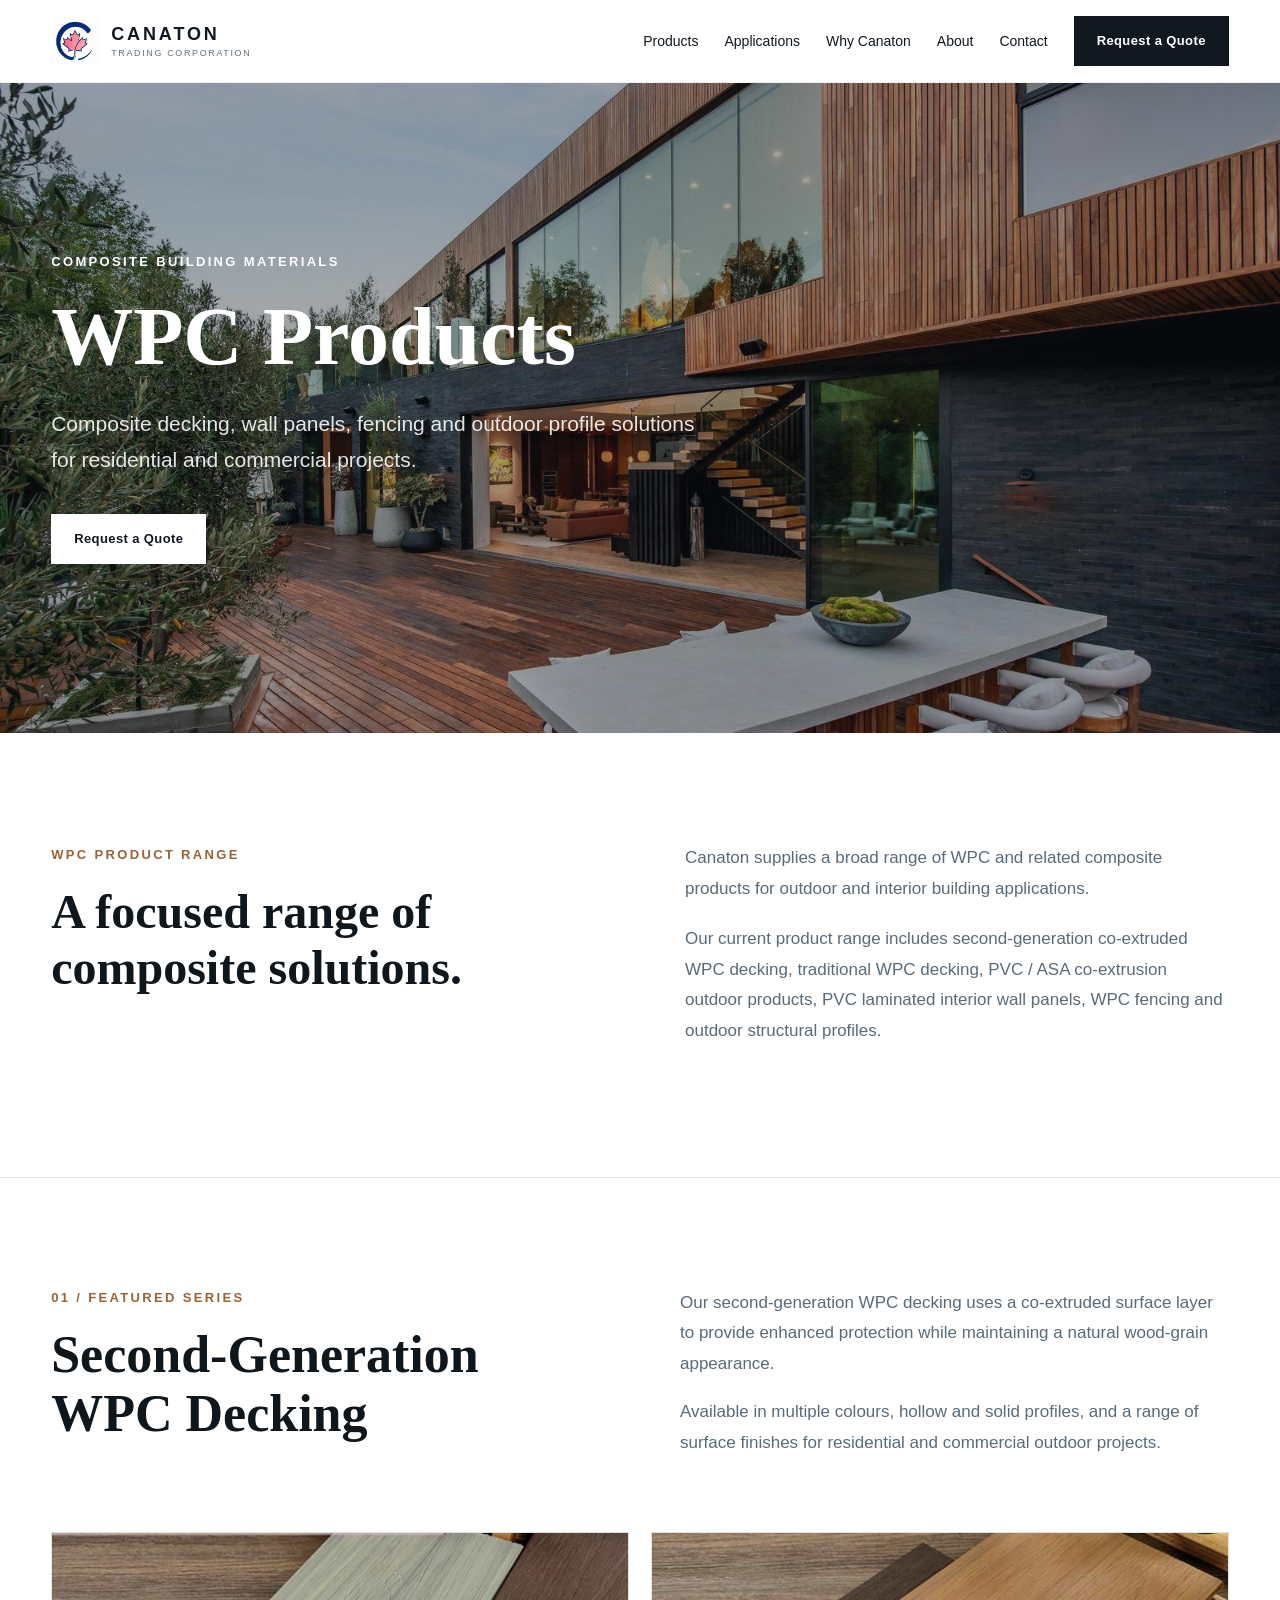
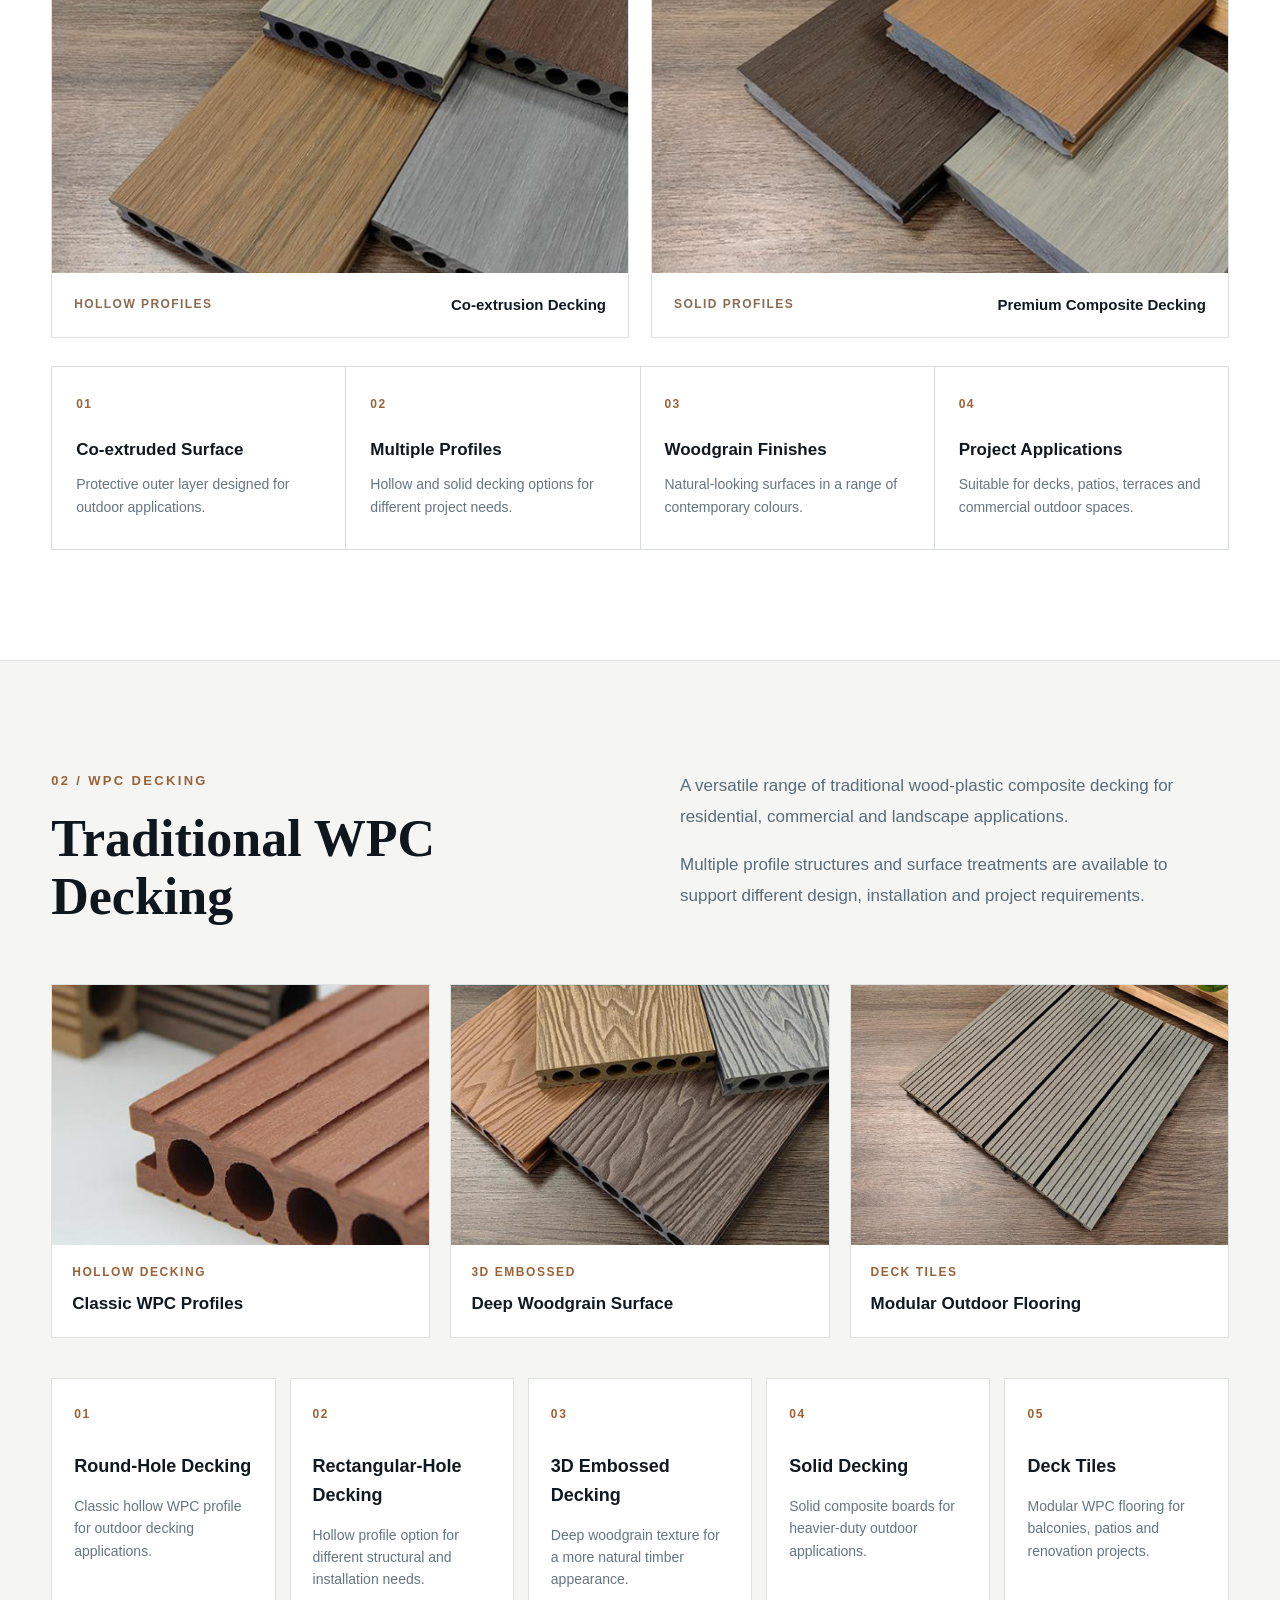
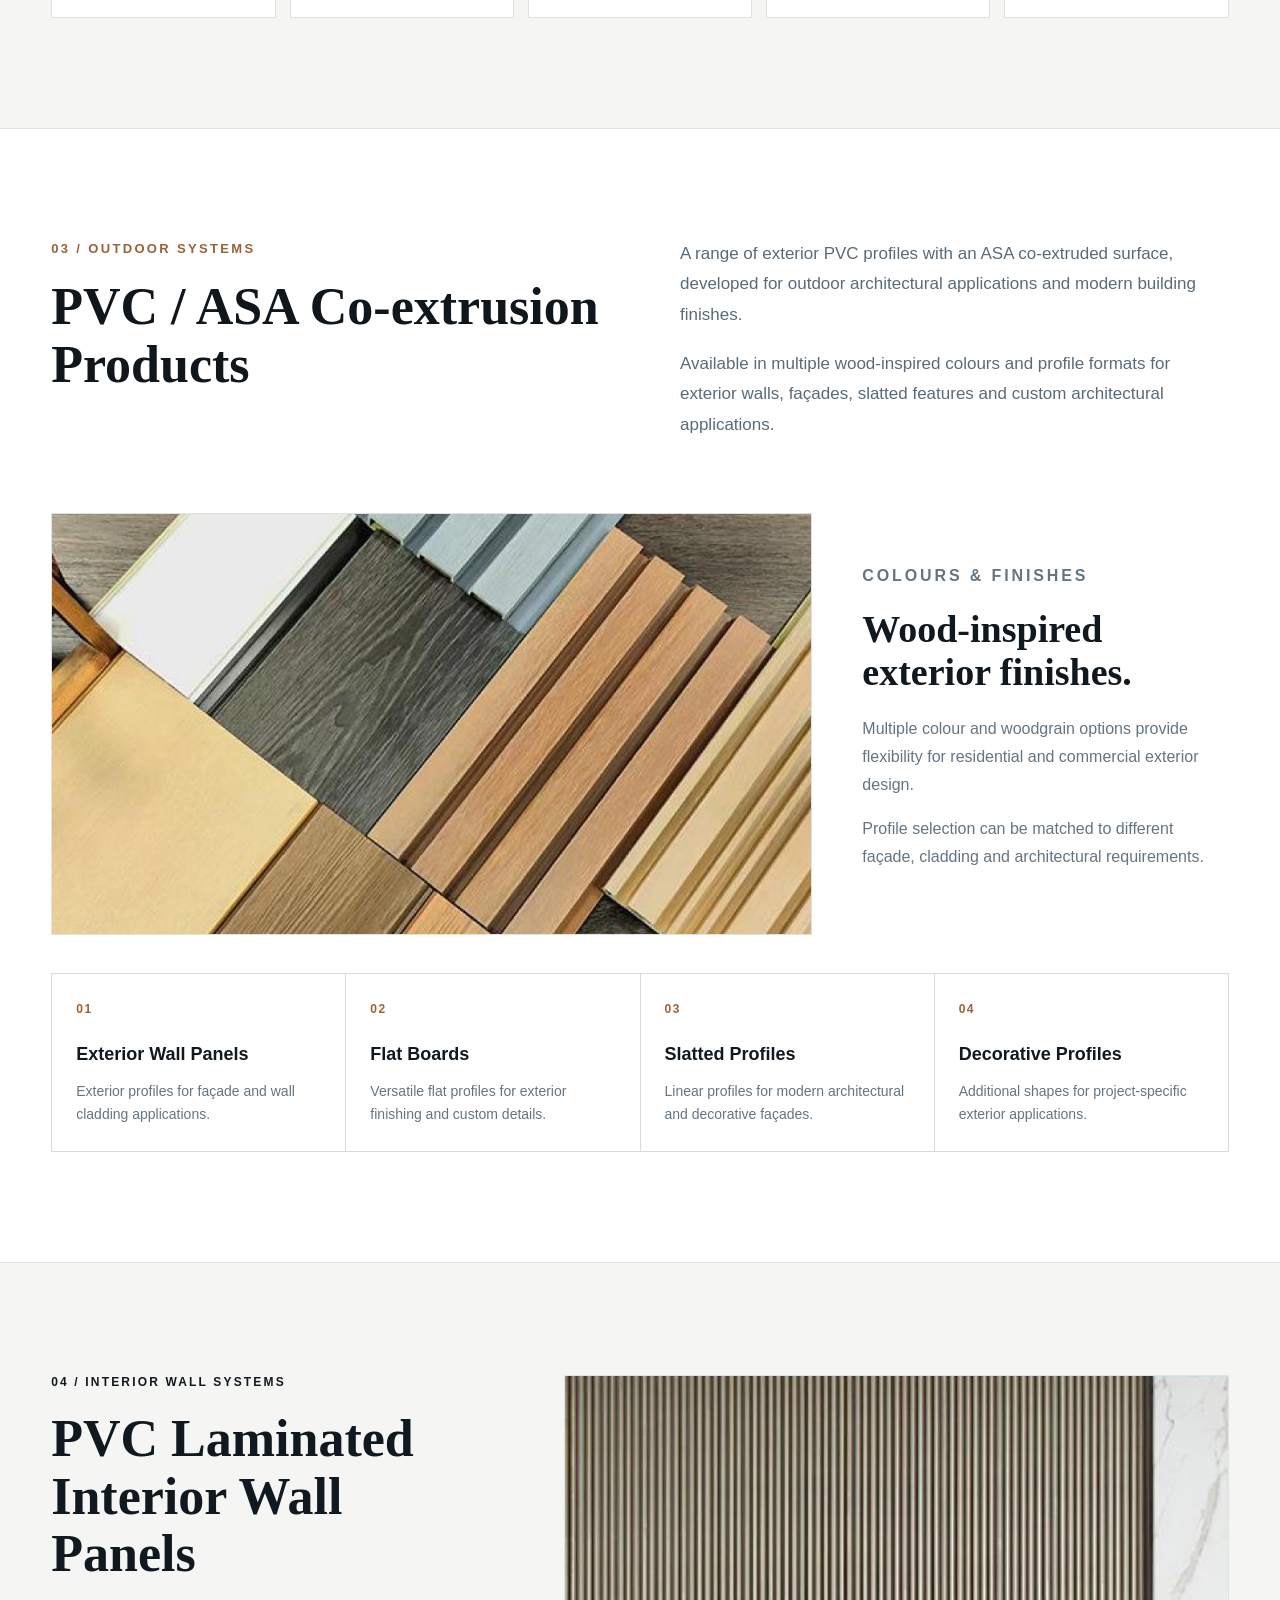
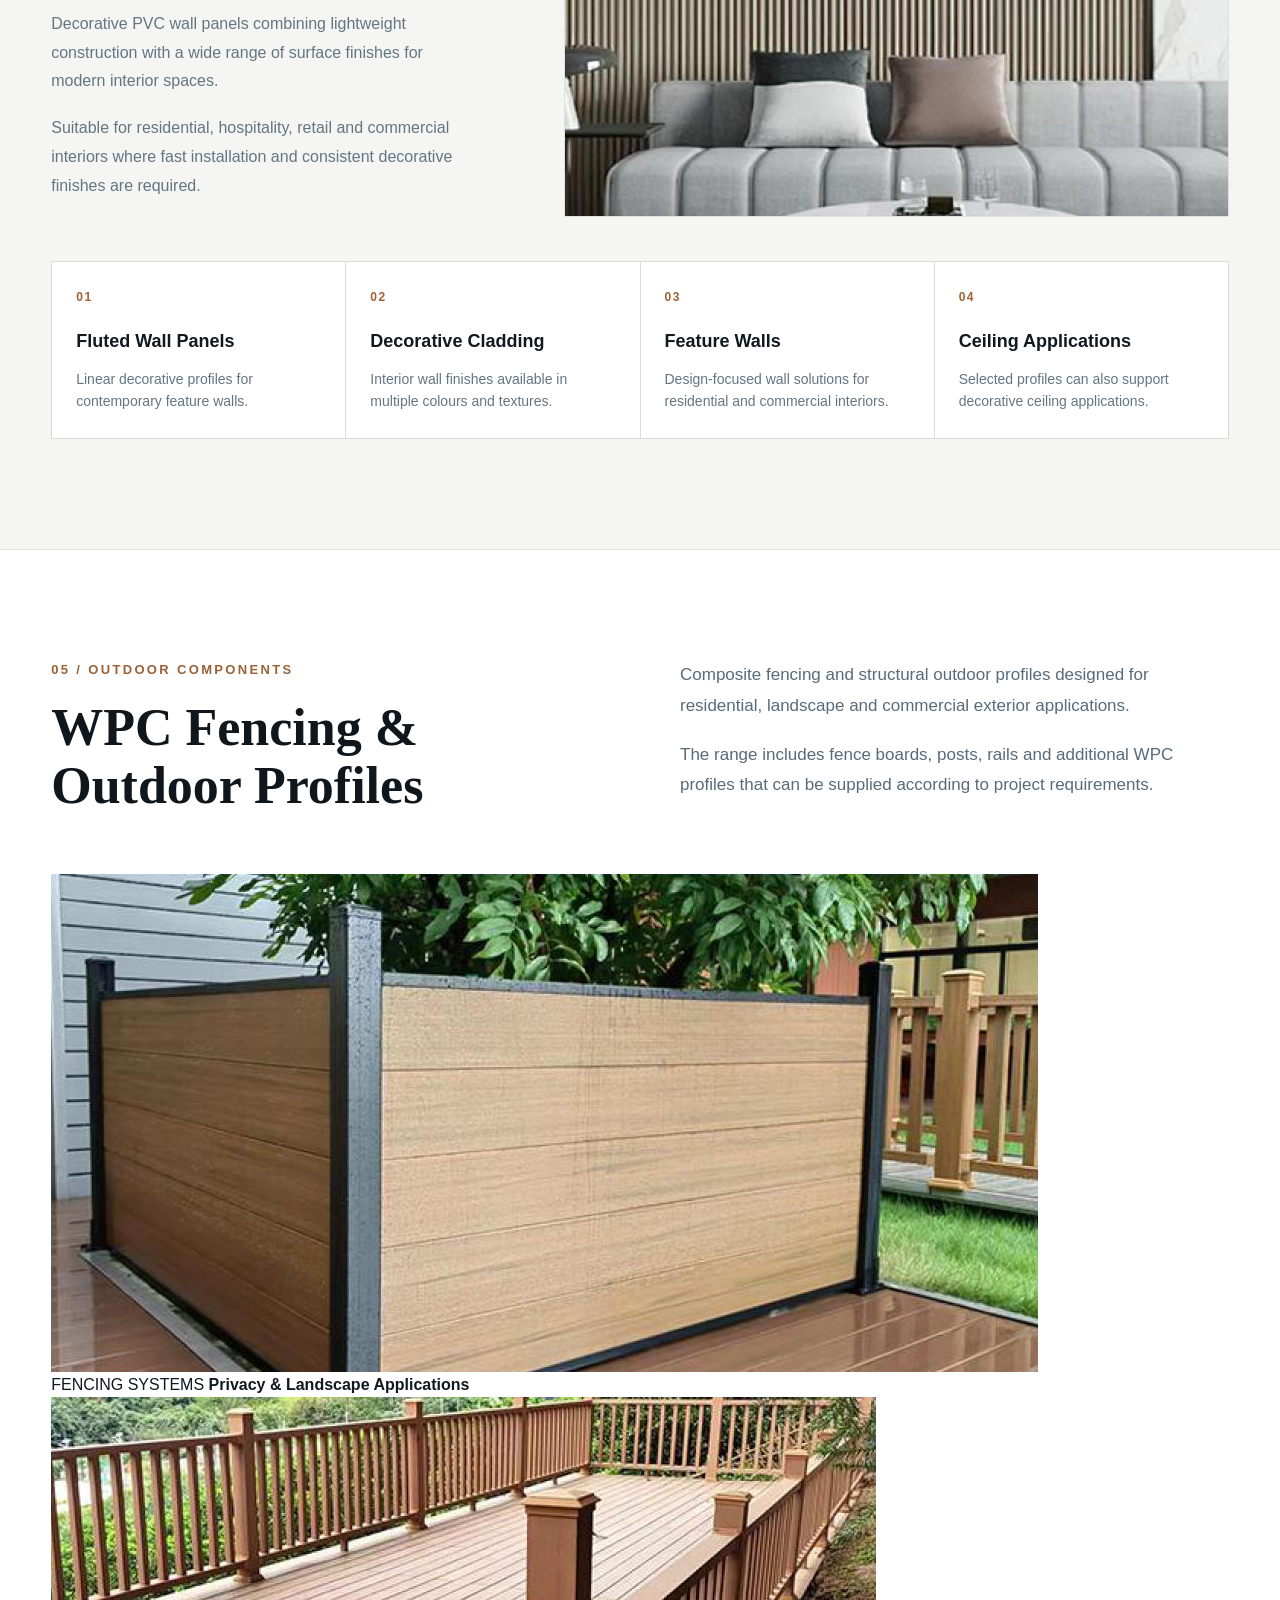
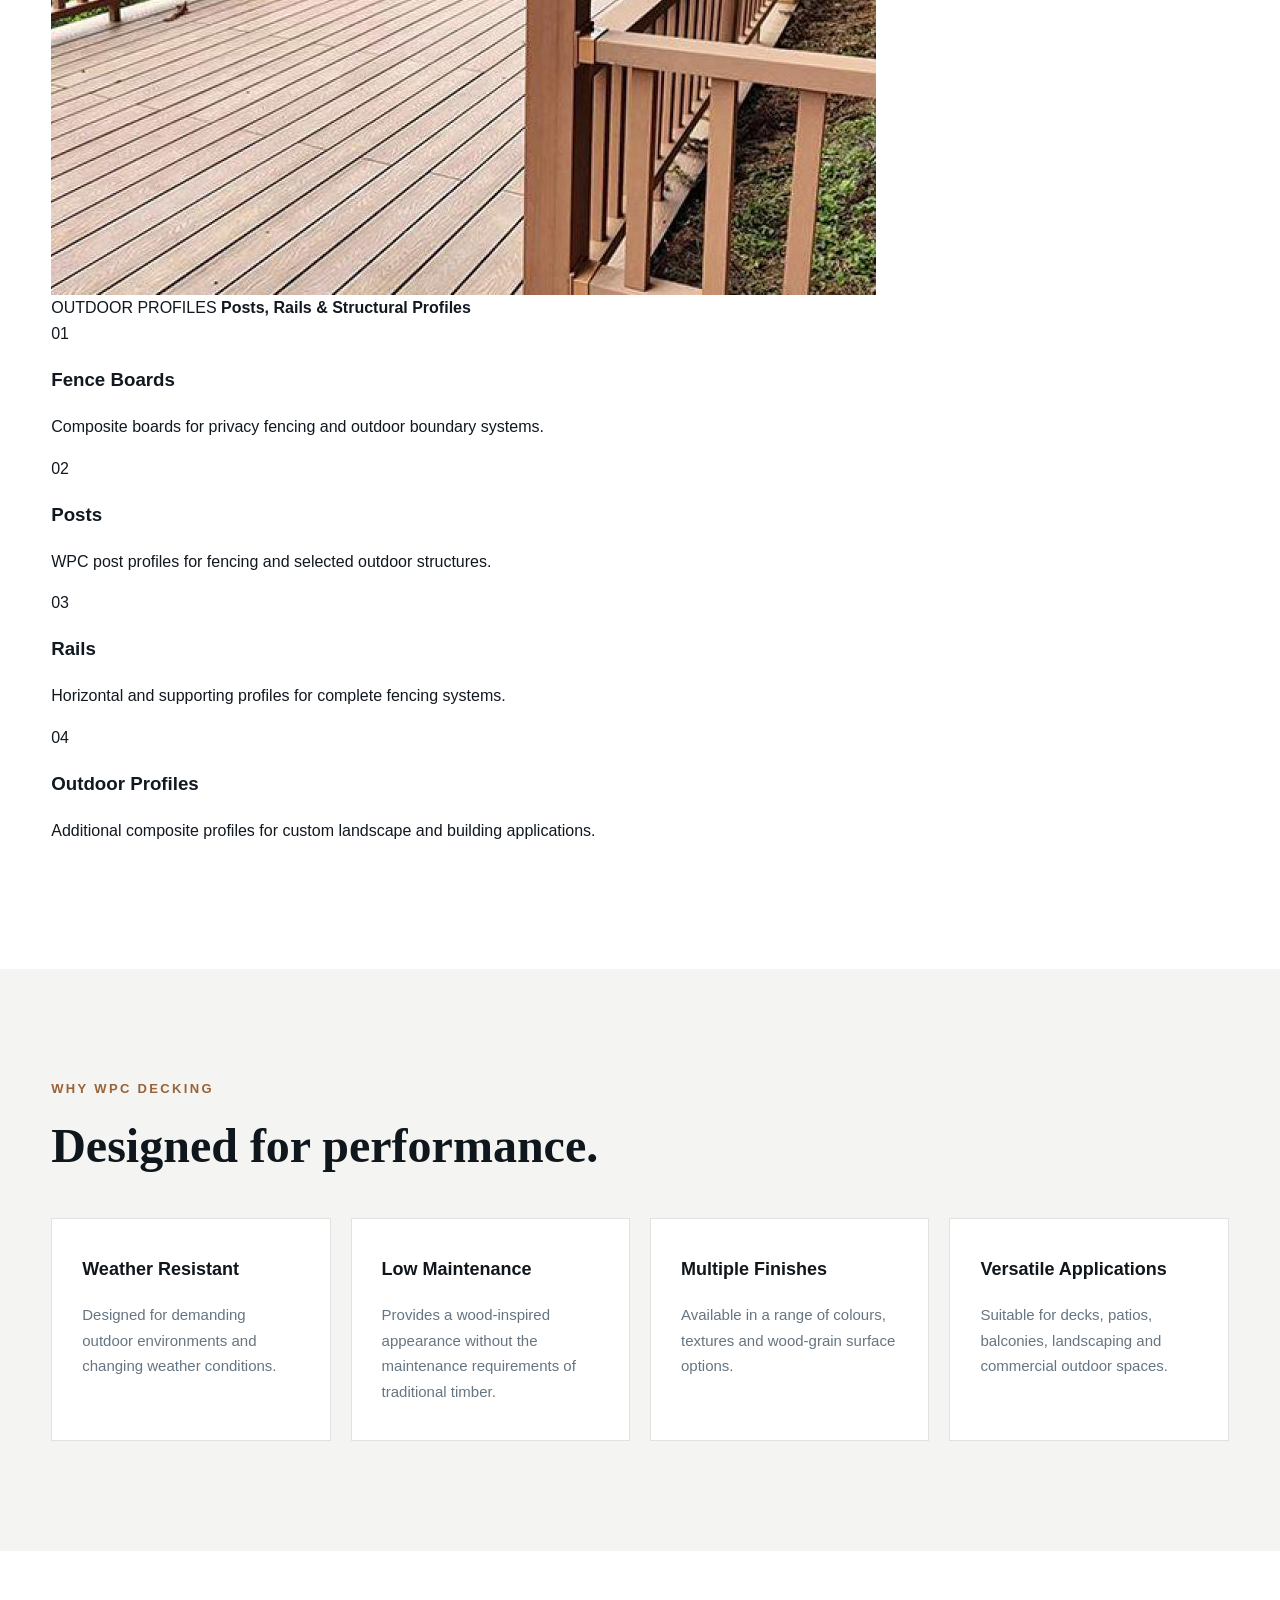
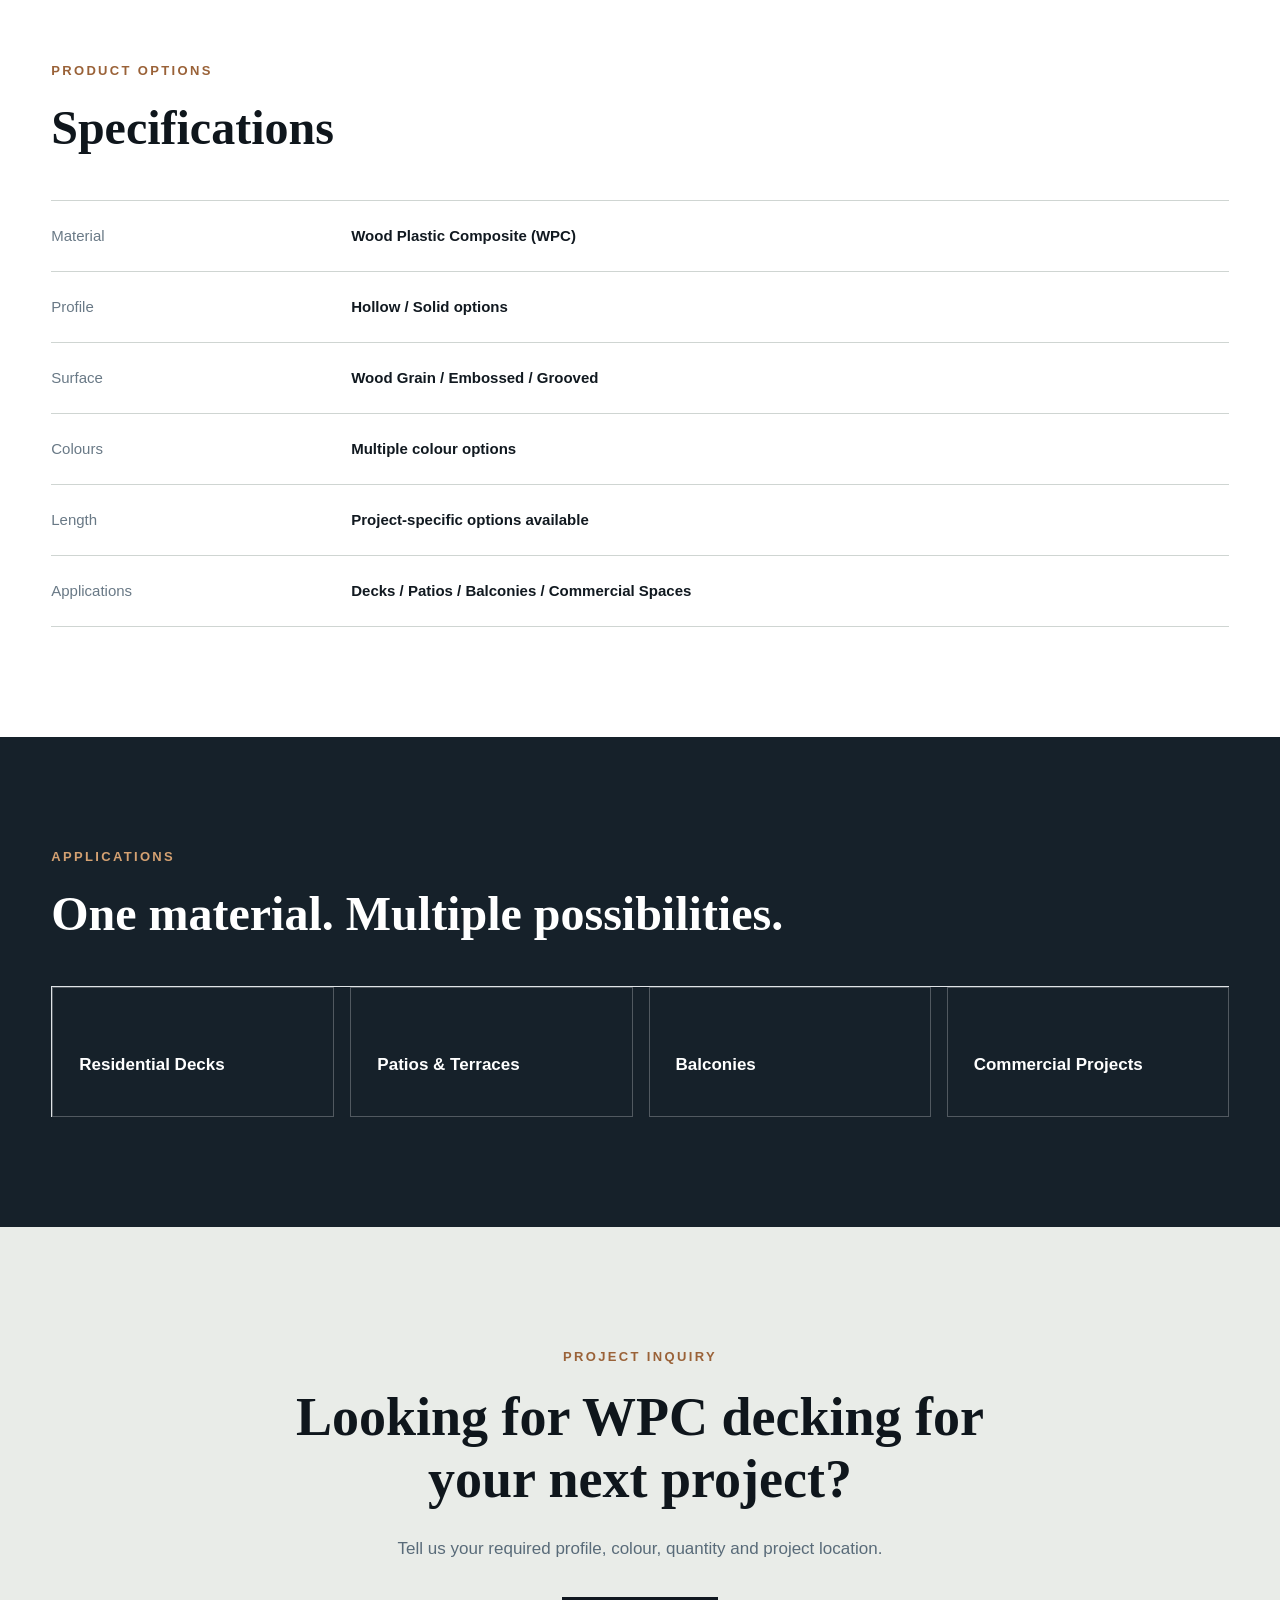
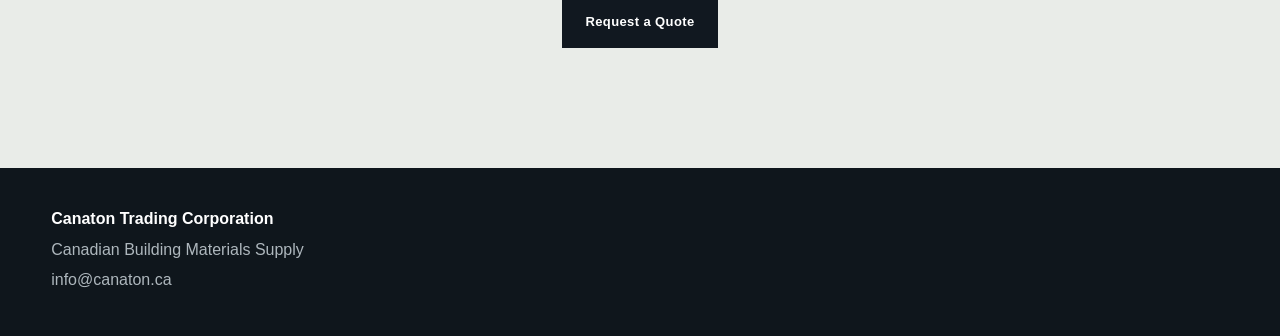
==== commit 35aea047: "Add WPC fencing and outdoor profiles" ====
--- a/wpc-decking.html
+++ b/wpc-decking.html
@@ -455,6 +455,101 @@
   </div>
 
 </section>
+
+<!-- WPC FENCING & OUTDOOR PROFILES -->
+<section class="product-series-section fencing-profile-section">
+
+  <div class="container">
+
+    <div class="product-series-head">
+
+      <div>
+        <p class="eyebrow">05 / OUTDOOR COMPONENTS</p>
+        <h2>WPC Fencing & Outdoor Profiles</h2>
+      </div>
+
+      <div>
+        <p>
+          Composite fencing and structural outdoor profiles designed for
+          residential, landscape and commercial exterior applications.
+        </p>
+
+        <p>
+          The range includes fence boards, posts, rails and additional
+          WPC profiles that can be supplied according to project requirements.
+        </p>
+      </div>
+
+    </div>
+
+
+    <div class="fencing-profile-gallery">
+
+      <div class="fencing-profile-image">
+        <img
+          src="images/wpc-fence-application.jpg"
+          alt="WPC fencing outdoor application">
+
+        <div class="fencing-profile-caption">
+          <span>FENCING SYSTEMS</span>
+          <strong>Privacy & Landscape Applications</strong>
+        </div>
+      </div>
+
+
+      <div class="fencing-profile-image">
+        <img
+          src="images/wpc-post-profile.jpg"
+          alt="WPC posts and outdoor profiles">
+
+        <div class="fencing-profile-caption">
+          <span>OUTDOOR PROFILES</span>
+          <strong>Posts, Rails & Structural Profiles</strong>
+        </div>
+      </div>
+
+    </div>
+
+
+    <div class="fencing-profile-grid">
+
+      <div>
+        <span>01</span>
+        <h3>Fence Boards</h3>
+        <p>
+          Composite boards for privacy fencing and outdoor boundary systems.
+        </p>
+      </div>
+
+      <div>
+        <span>02</span>
+        <h3>Posts</h3>
+        <p>
+          WPC post profiles for fencing and selected outdoor structures.
+        </p>
+      </div>
+
+      <div>
+        <span>03</span>
+        <h3>Rails</h3>
+        <p>
+          Horizontal and supporting profiles for complete fencing systems.
+        </p>
+      </div>
+
+      <div>
+        <span>04</span>
+        <h3>Outdoor Profiles</h3>
+        <p>
+          Additional composite profiles for custom landscape and building applications.
+        </p>
+      </div>
+
+    </div>
+
+  </div>
+
+</section>
   
 <!-- KEY BENEFITS -->
 <section class="product-benefits">
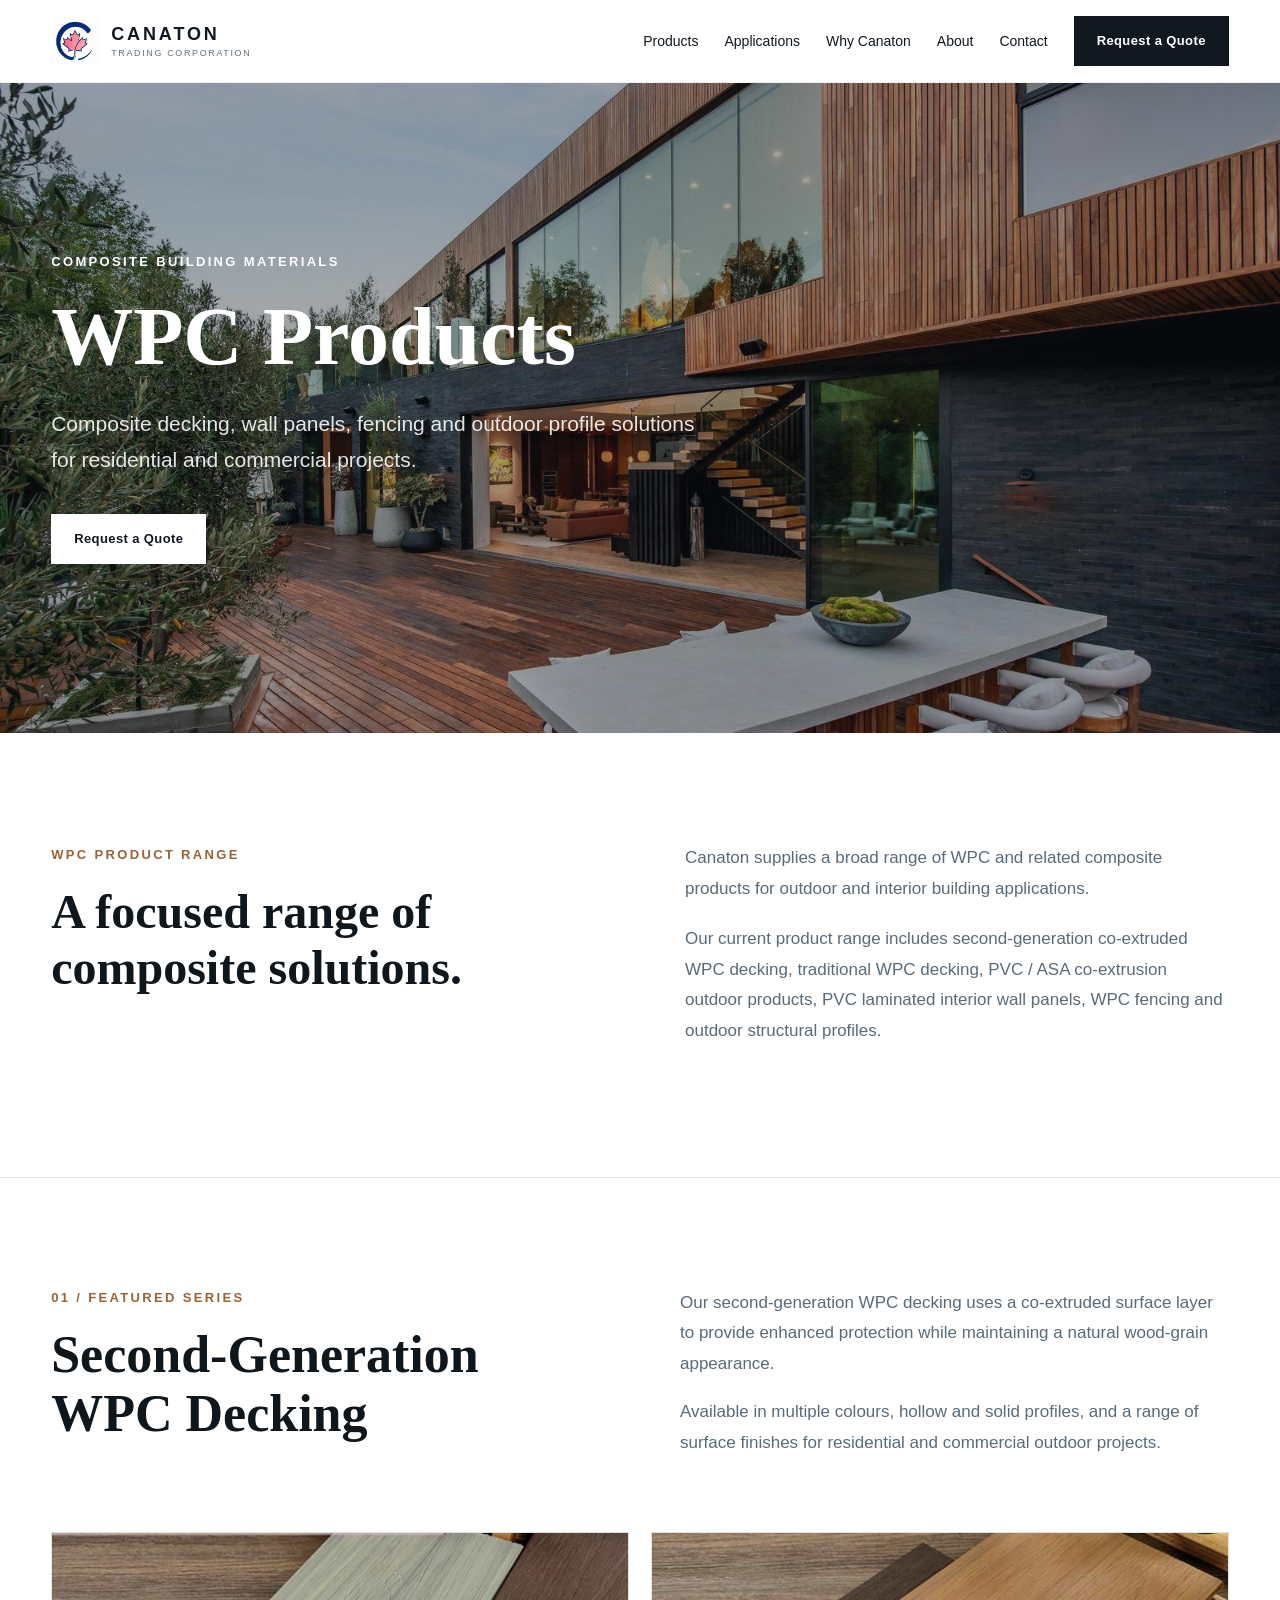
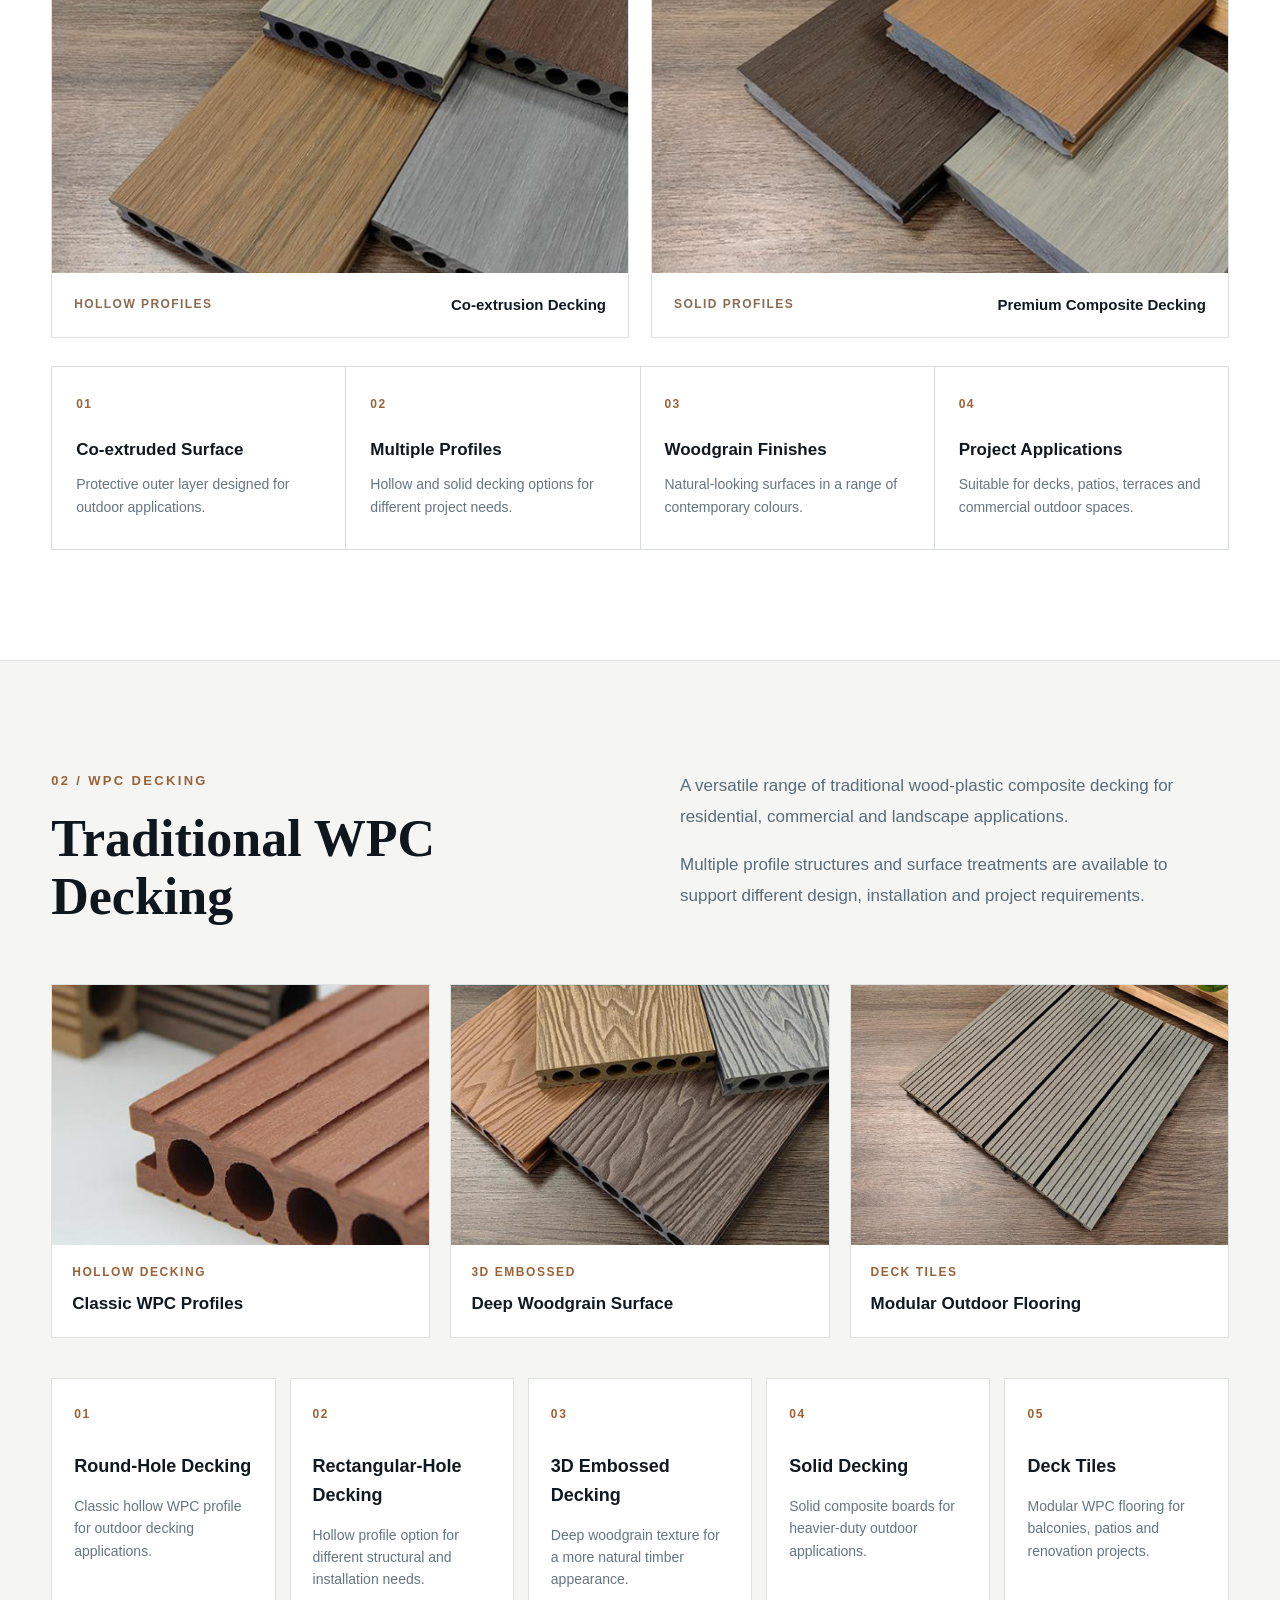
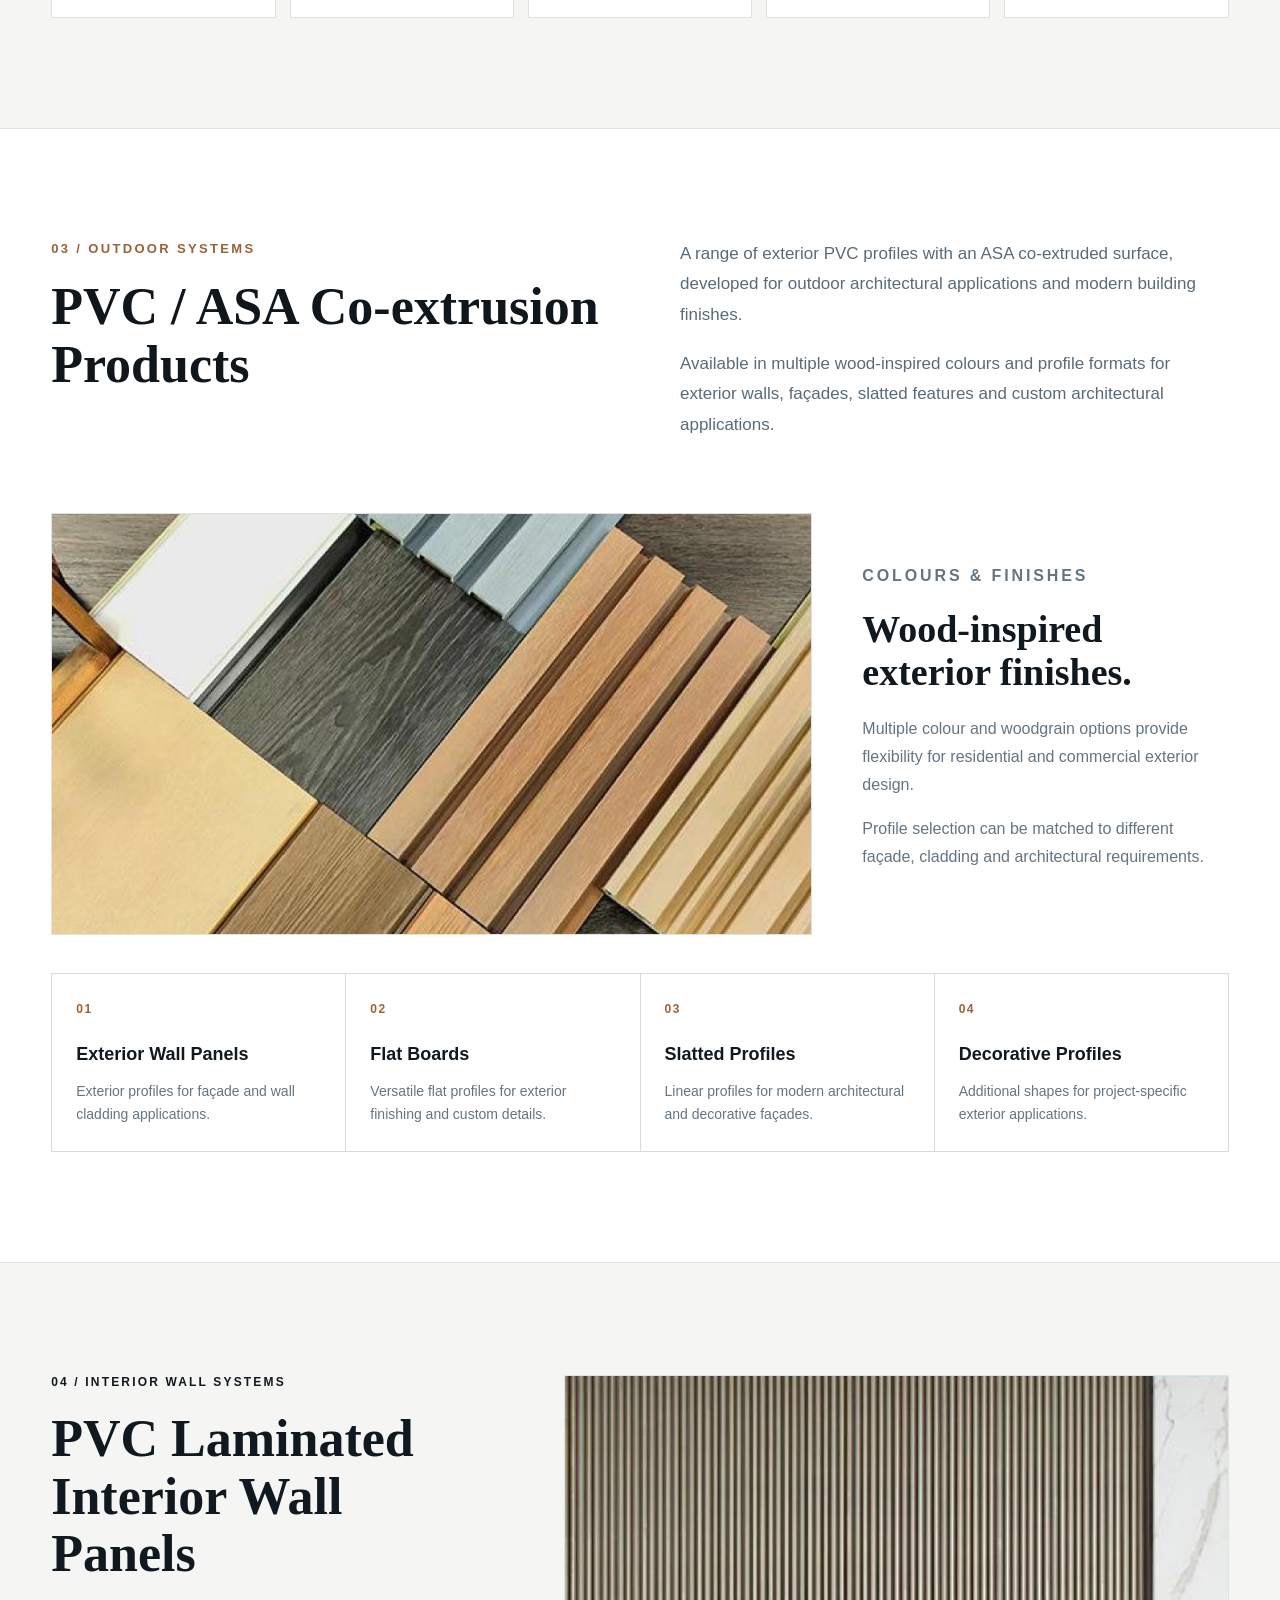
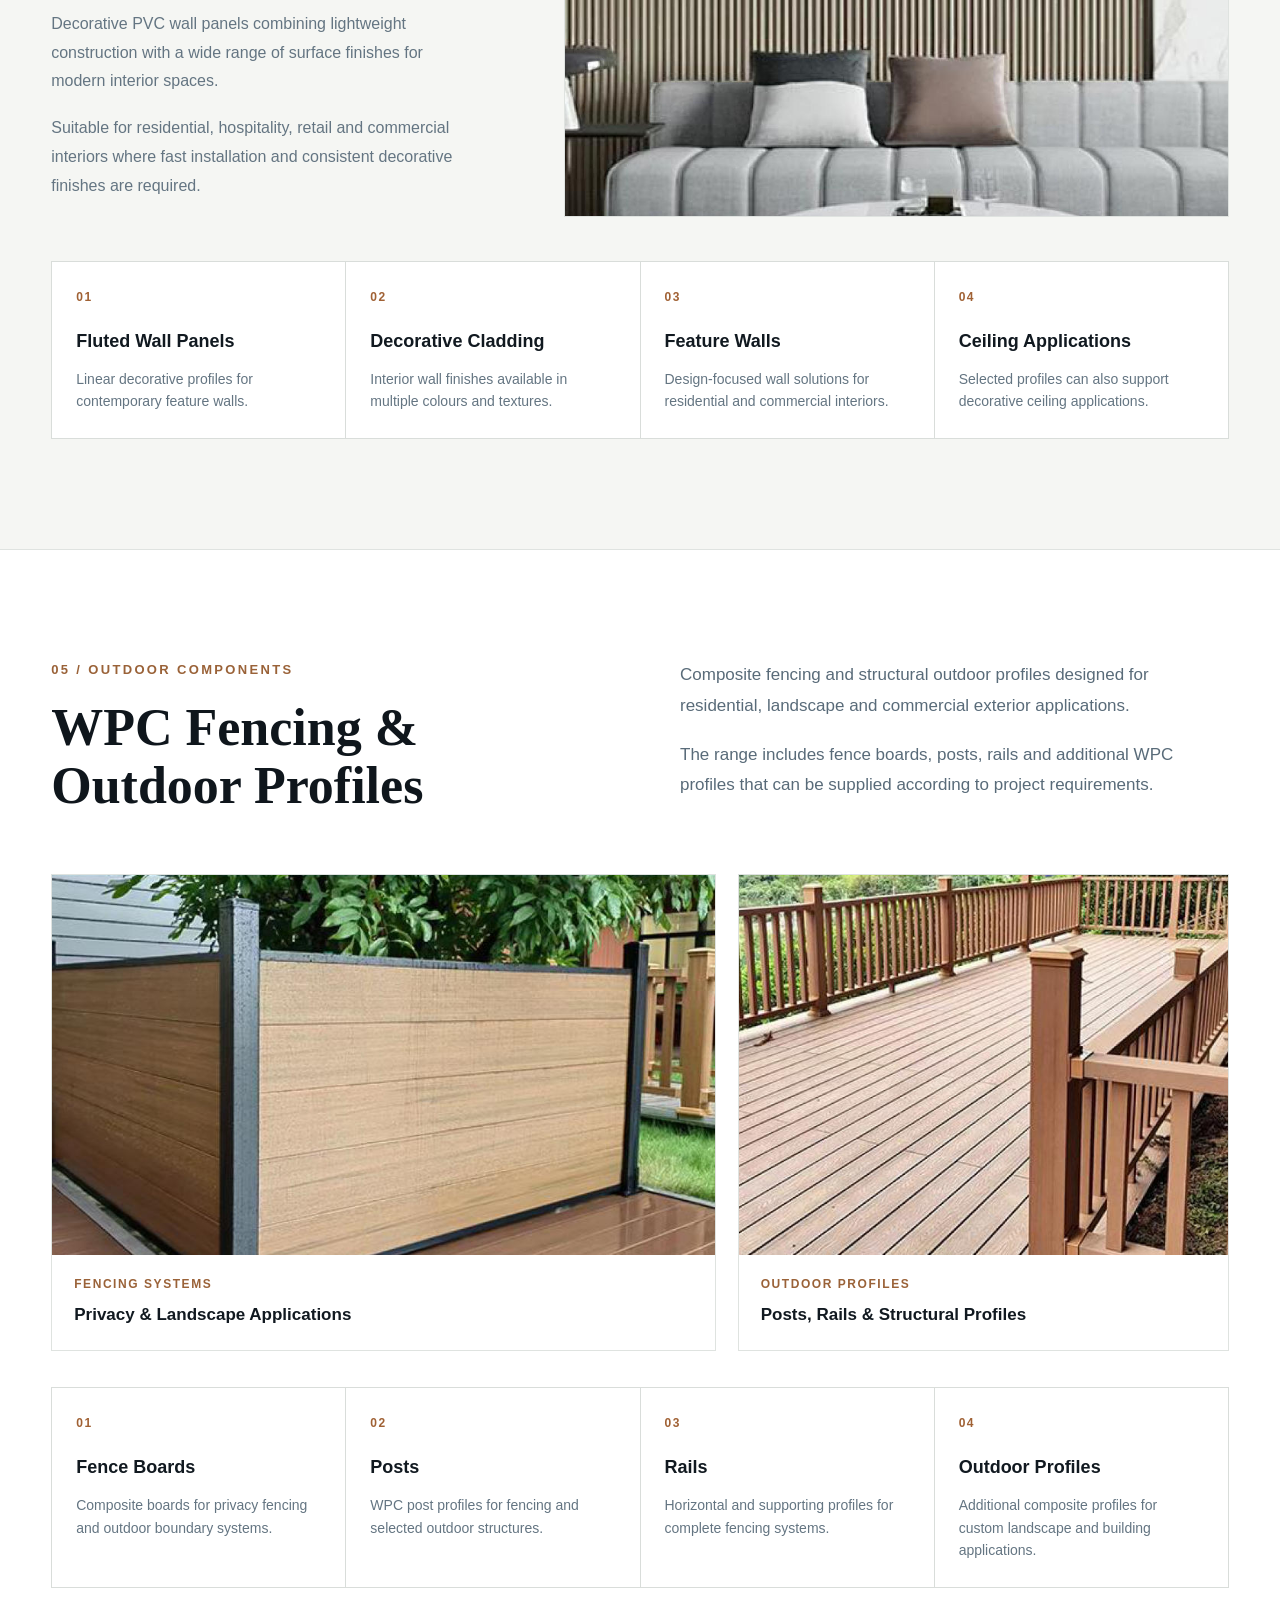
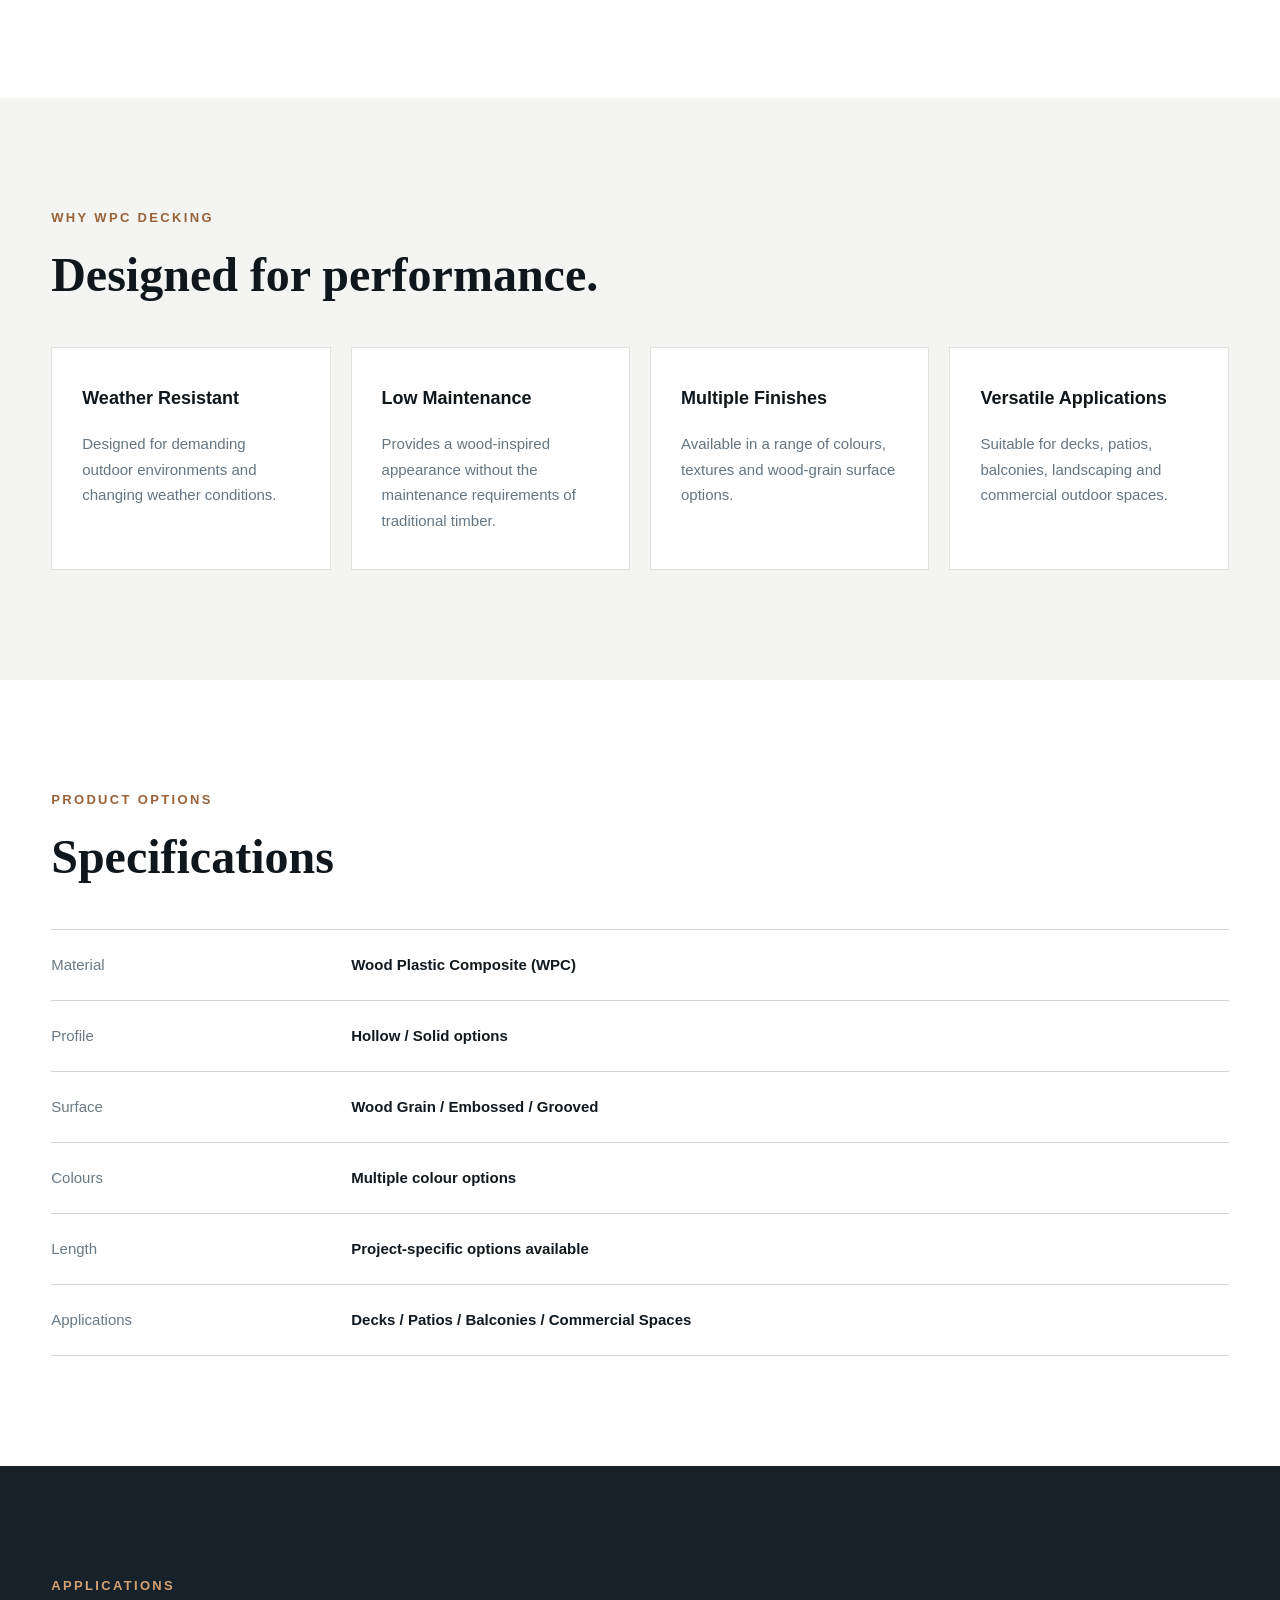
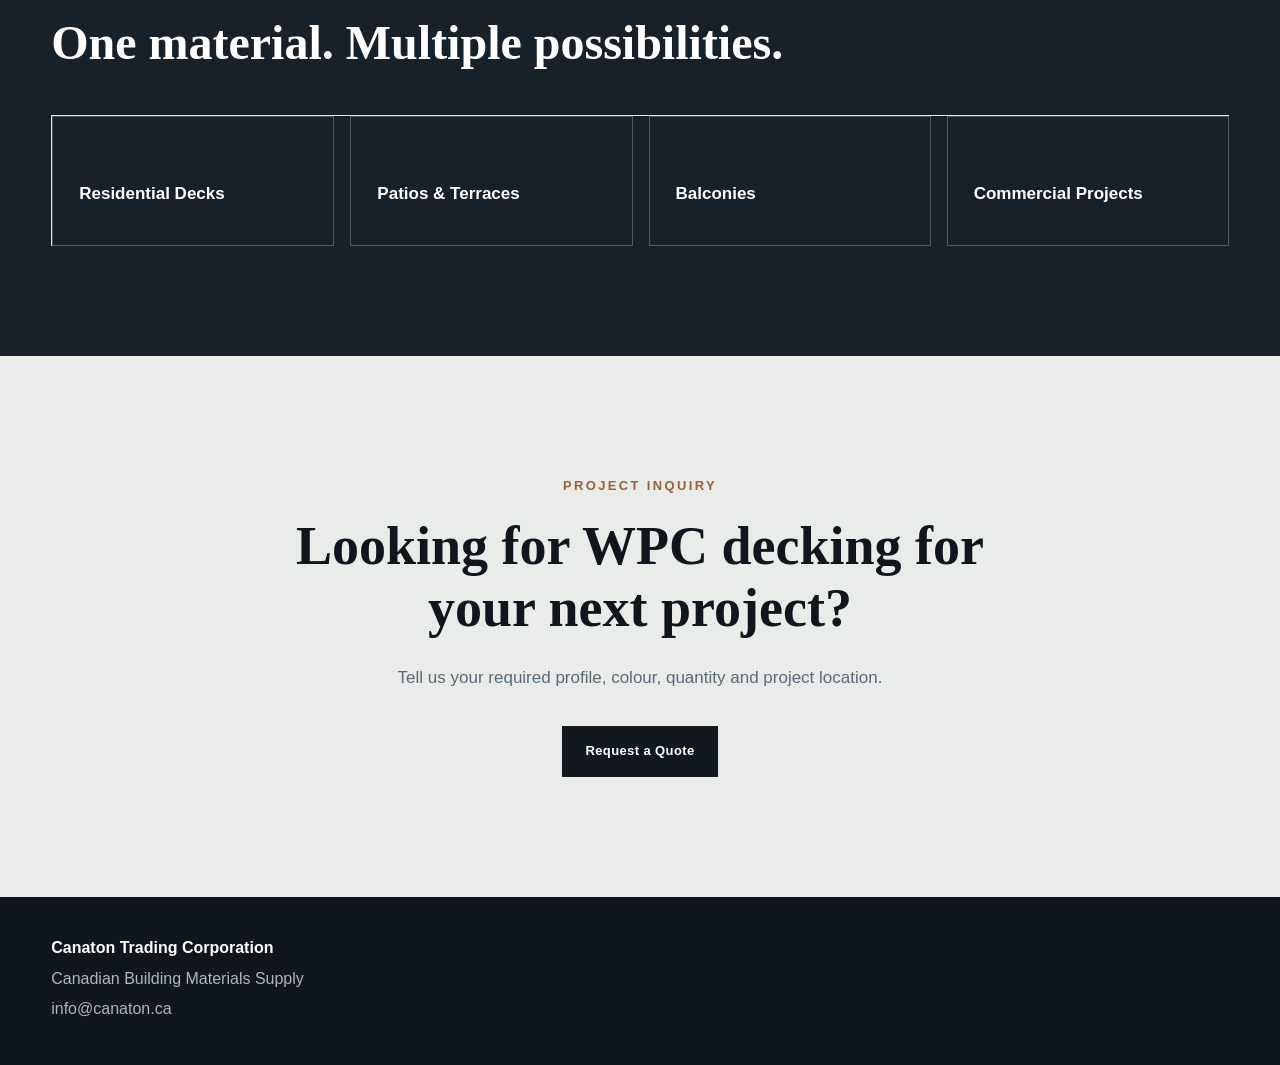
==== commit 82c1066e: "Update wpc-decking.html" ====
--- a/wpc-decking.html
+++ b/wpc-decking.html
@@ -9,7 +9,7 @@
   <meta name="description"
         content="WPC composite decking supplied by Canaton Trading Corporation for residential and commercial projects in Canada.">
 
-  <link rel="stylesheet" href="styles.css?v=4">
+  <link rel="stylesheet" href="styles.css?v=5">
 </head>
 
 <body>
--- a/styles.css
+++ b/styles.css
@@ -920,3 +920,112 @@
   }
 
 }
+
+/* ========================================
+   WPC FENCING & OUTDOOR PROFILES
+   ======================================== */
+
+.fencing-profile-section{
+  background:#fff;
+}
+
+.fencing-profile-gallery{
+  display:grid;
+  grid-template-columns:1.15fr .85fr;
+  gap:22px;
+  margin:46px 0 36px;
+}
+
+.fencing-profile-image{
+  border:1px solid #dfe3e0;
+  background:#f5f6f3;
+  overflow:hidden;
+}
+
+.fencing-profile-image img{
+  width:100%;
+  height:380px;
+  object-fit:cover;
+  display:block;
+}
+
+.fencing-profile-caption{
+  padding:20px 22px 22px;
+  background:#fff;
+}
+
+.fencing-profile-caption span{
+  display:block;
+  color:#9a6238;
+  font-size:12px;
+  font-weight:700;
+  letter-spacing:.13em;
+  margin-bottom:7px;
+}
+
+.fencing-profile-caption strong{
+  display:block;
+  color:#111920;
+  font-size:17px;
+}
+
+.fencing-profile-grid{
+  display:grid;
+  grid-template-columns:repeat(4,1fr);
+  border-top:1px solid #d9ddda;
+  border-left:1px solid #d9ddda;
+}
+
+.fencing-profile-grid > div{
+  padding:26px 24px;
+  border-right:1px solid #d9ddda;
+  border-bottom:1px solid #d9ddda;
+}
+
+.fencing-profile-grid span{
+  display:block;
+  color:#a06134;
+  font-size:12px;
+  font-weight:700;
+  letter-spacing:.13em;
+  margin-bottom:20px;
+}
+
+.fencing-profile-grid h3{
+  margin:0 0 12px;
+  font-size:18px;
+  color:#111920;
+}
+
+.fencing-profile-grid p{
+  margin:0;
+  font-size:14px;
+  line-height:1.6;
+  color:#647582;
+}
+
+
+@media(max-width:900px){
+
+  .fencing-profile-gallery{
+    grid-template-columns:1fr;
+  }
+
+  .fencing-profile-grid{
+    grid-template-columns:repeat(2,1fr);
+  }
+
+}
+
+
+@media(max-width:620px){
+
+  .fencing-profile-image img{
+    height:280px;
+  }
+
+  .fencing-profile-grid{
+    grid-template-columns:1fr;
+  }
+
+}
